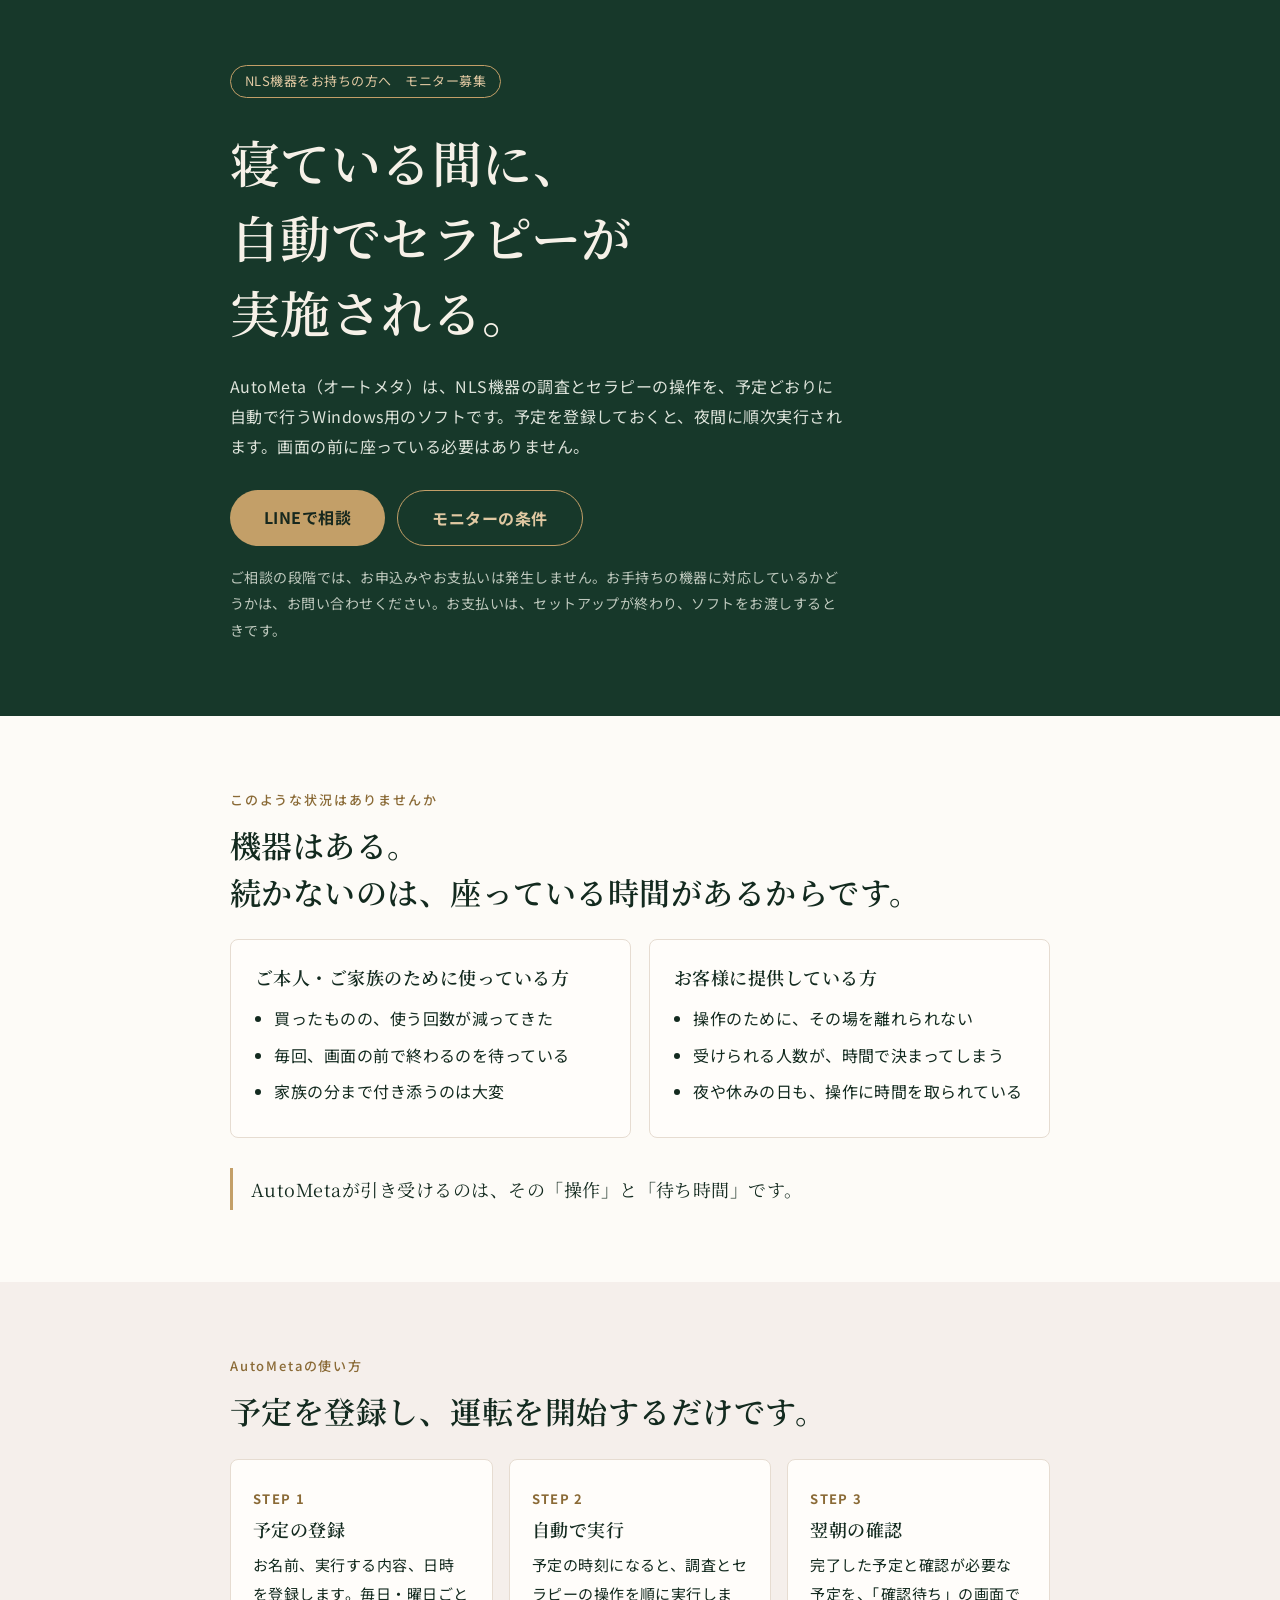
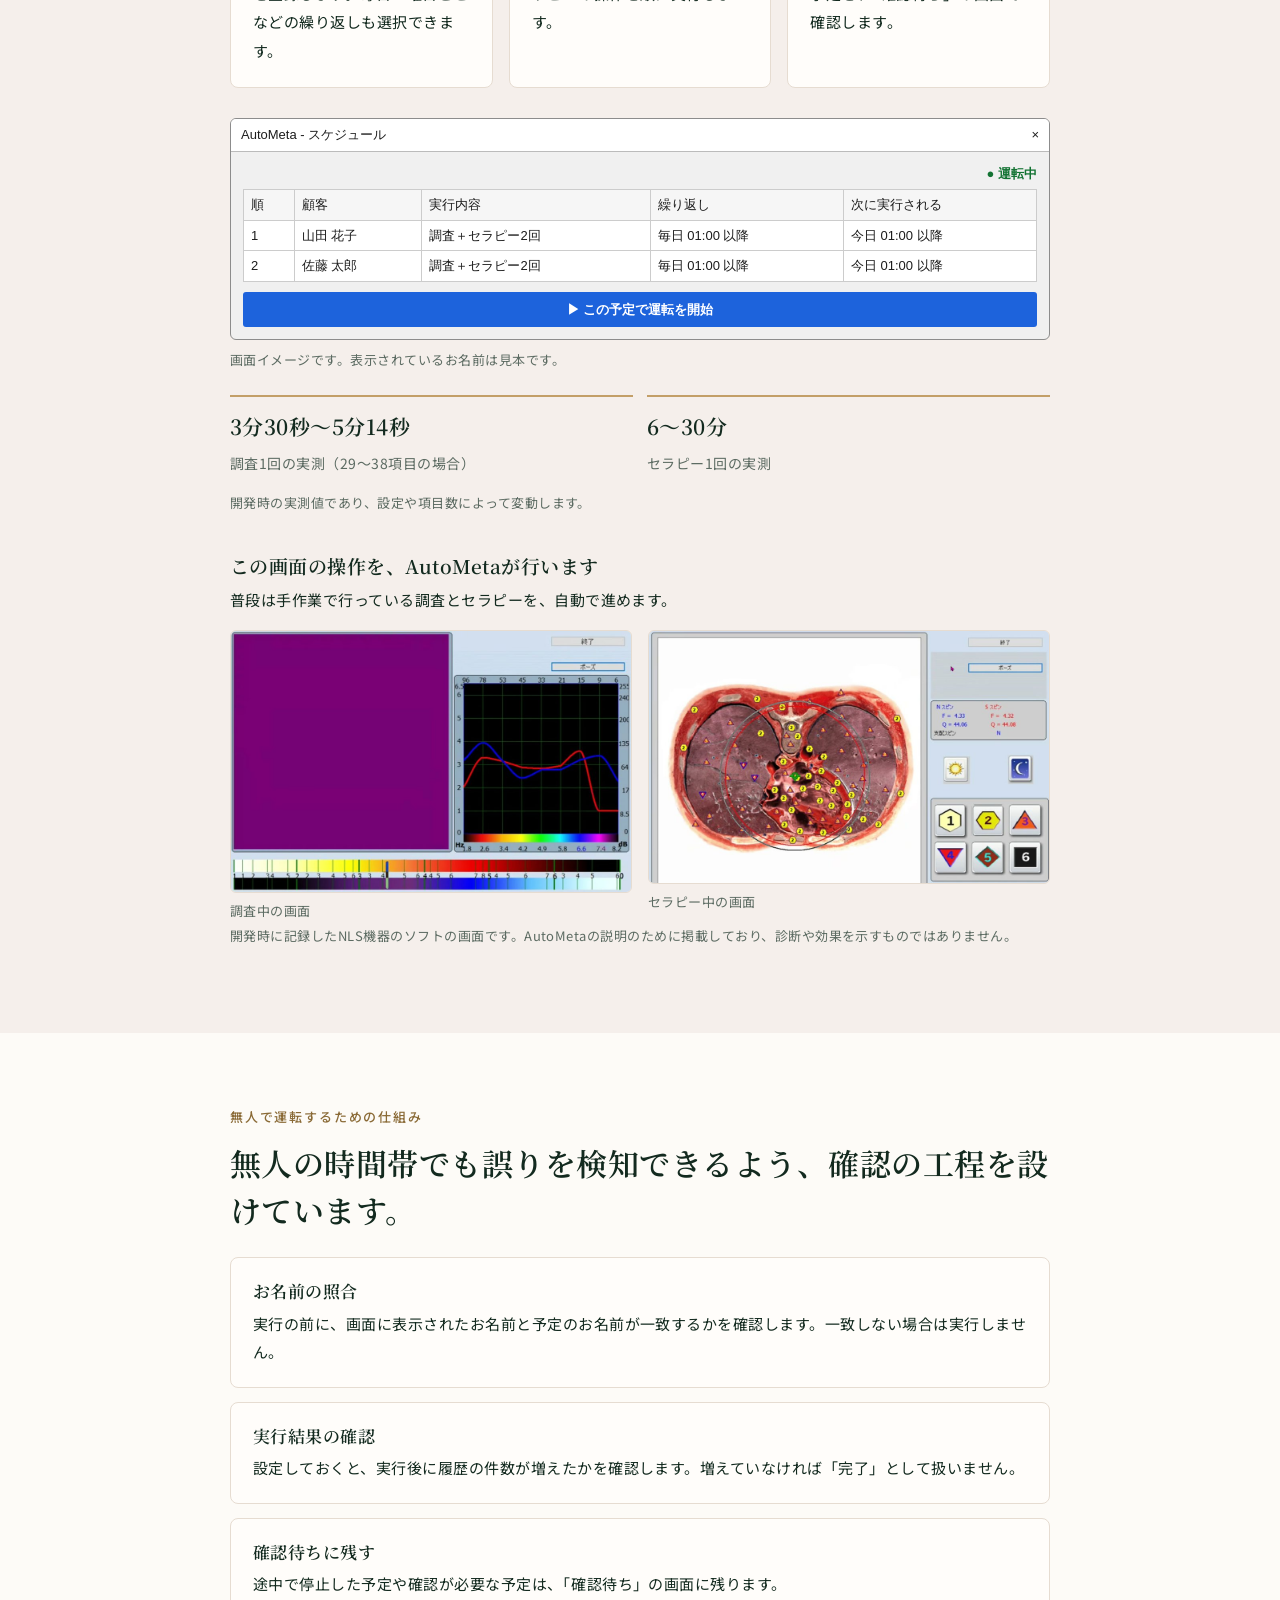
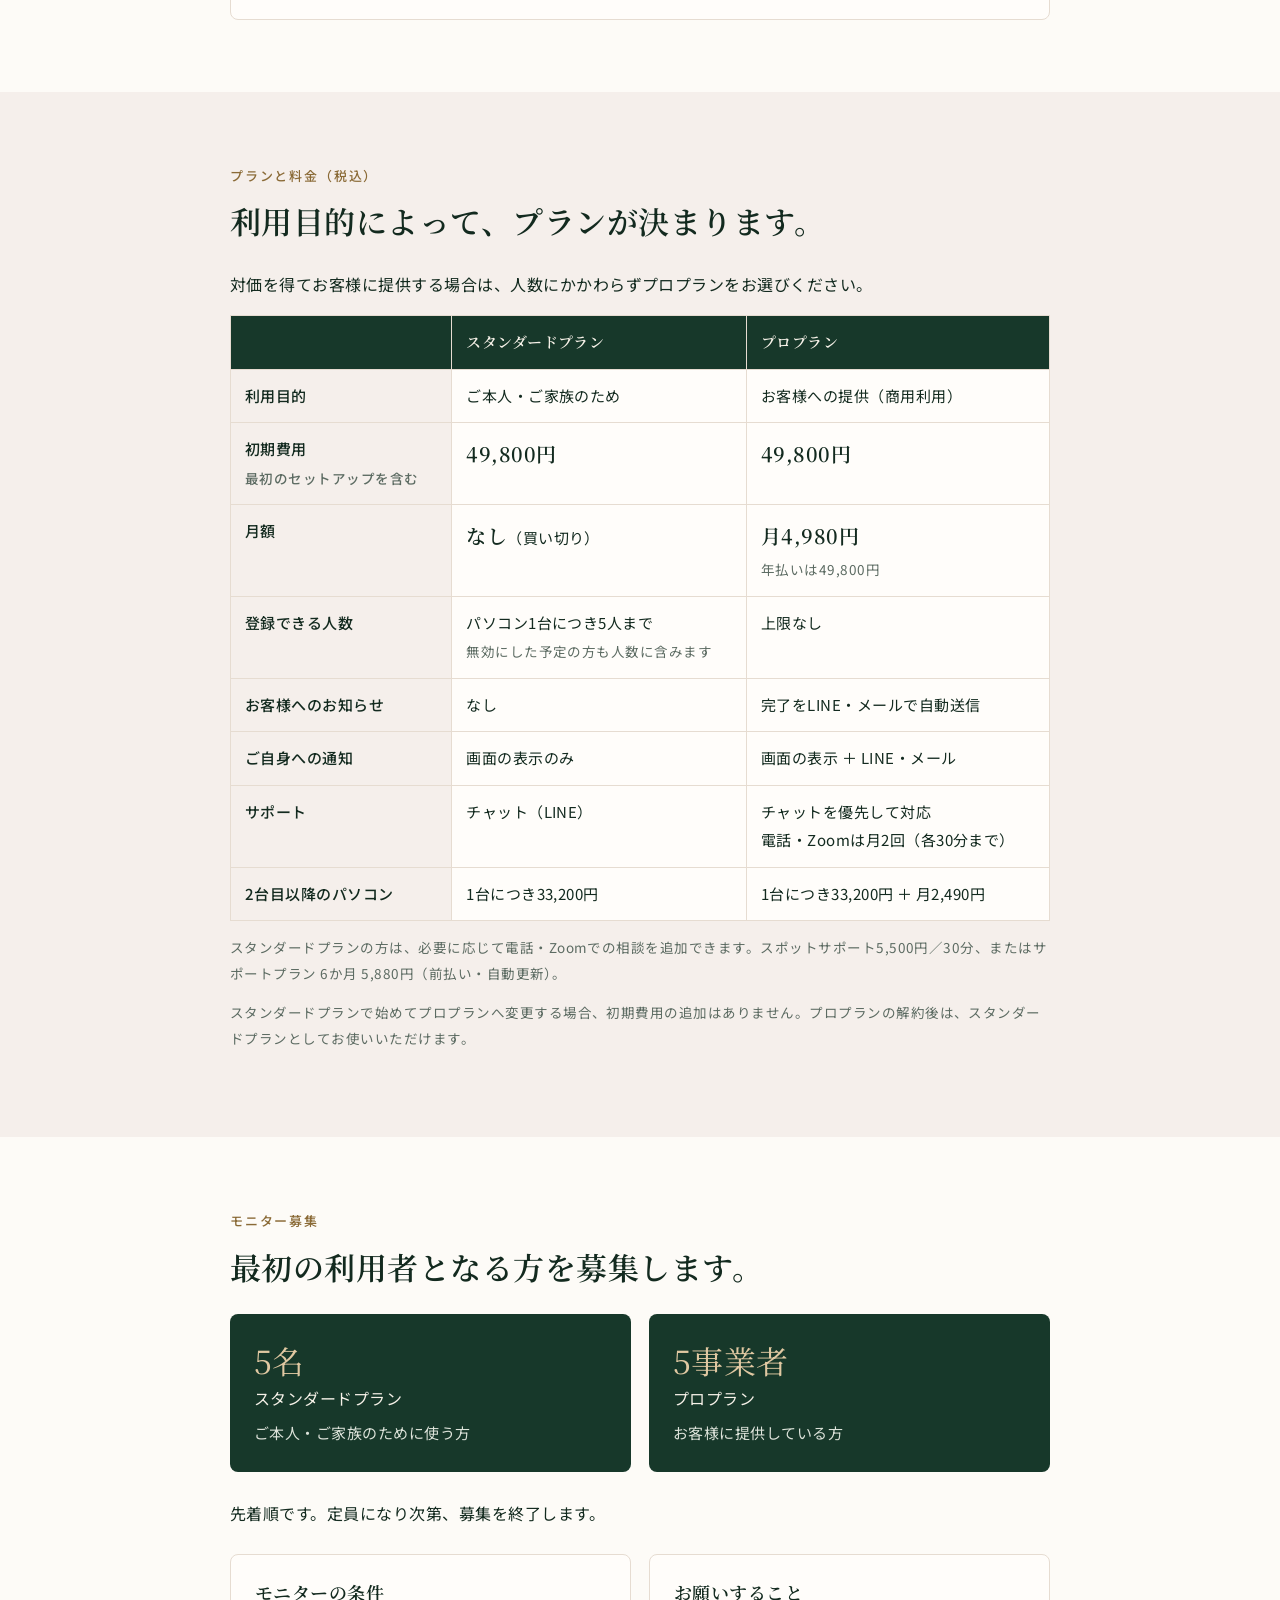
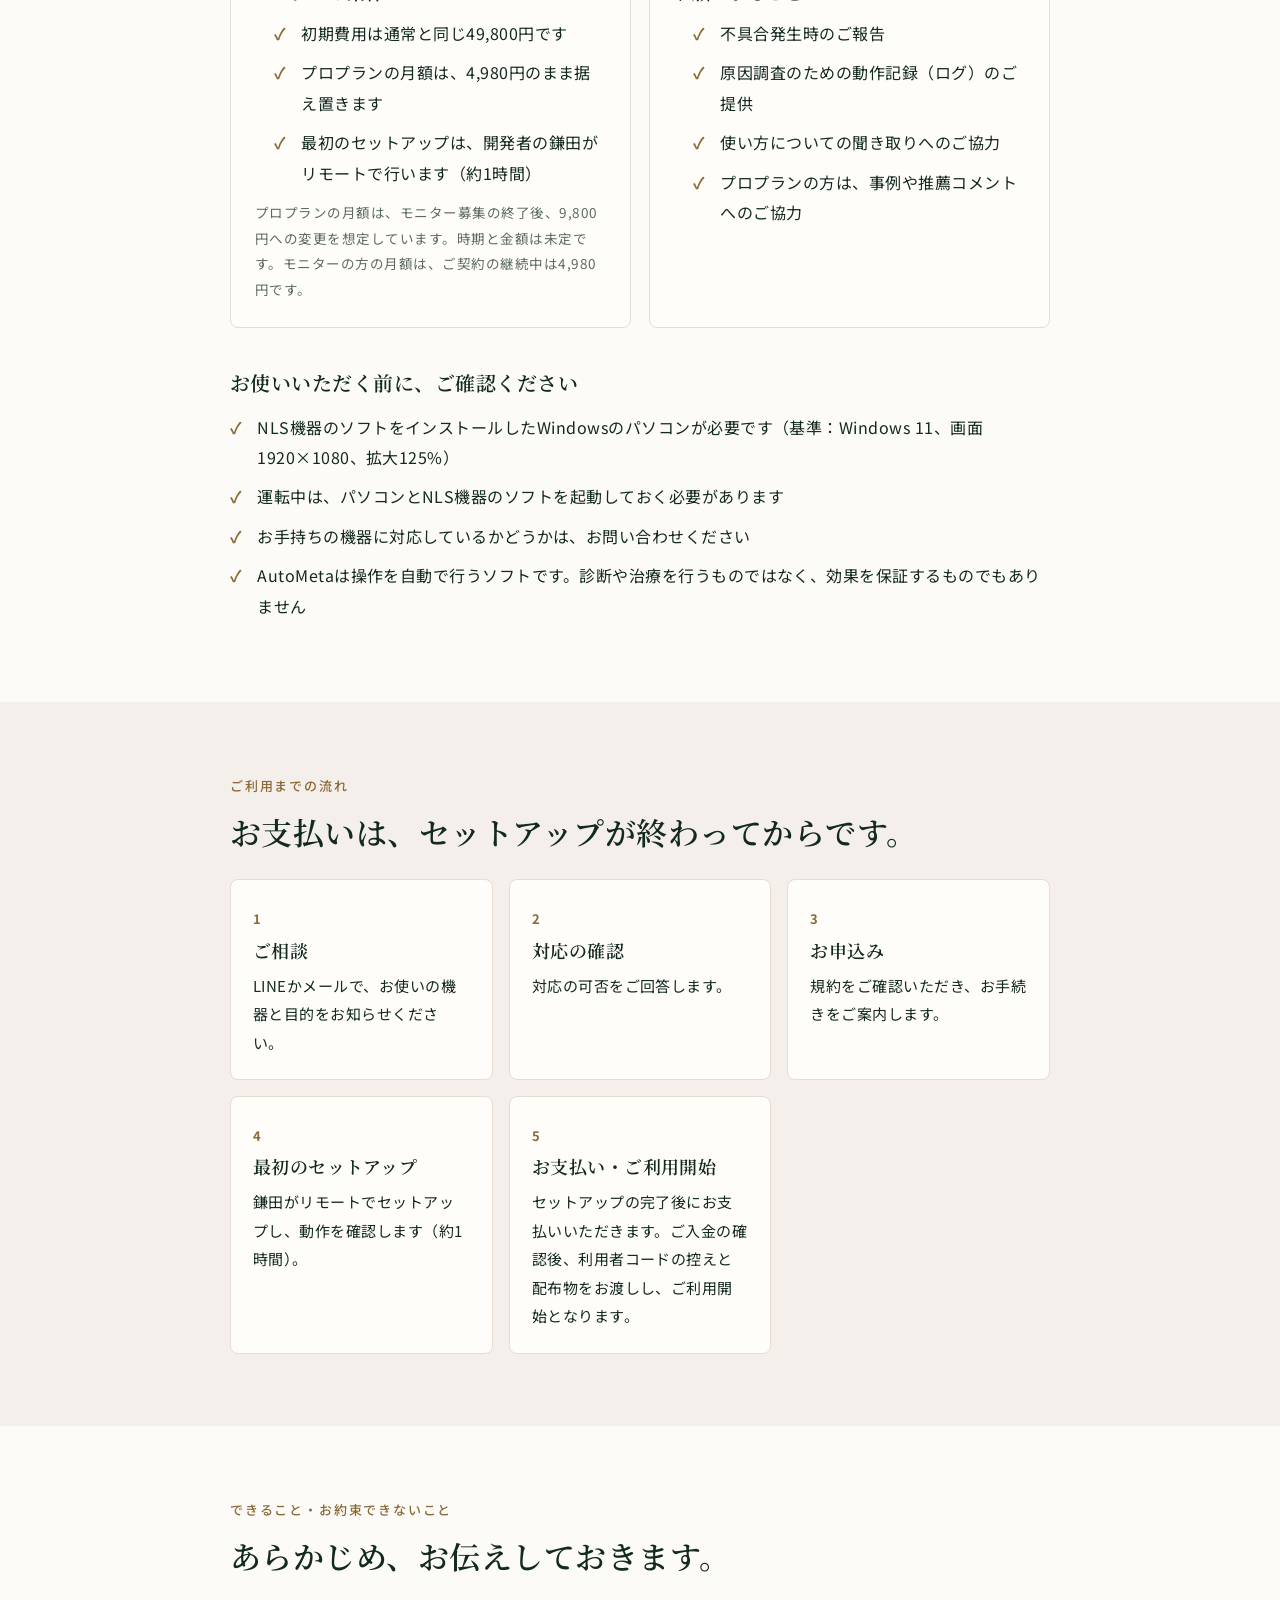
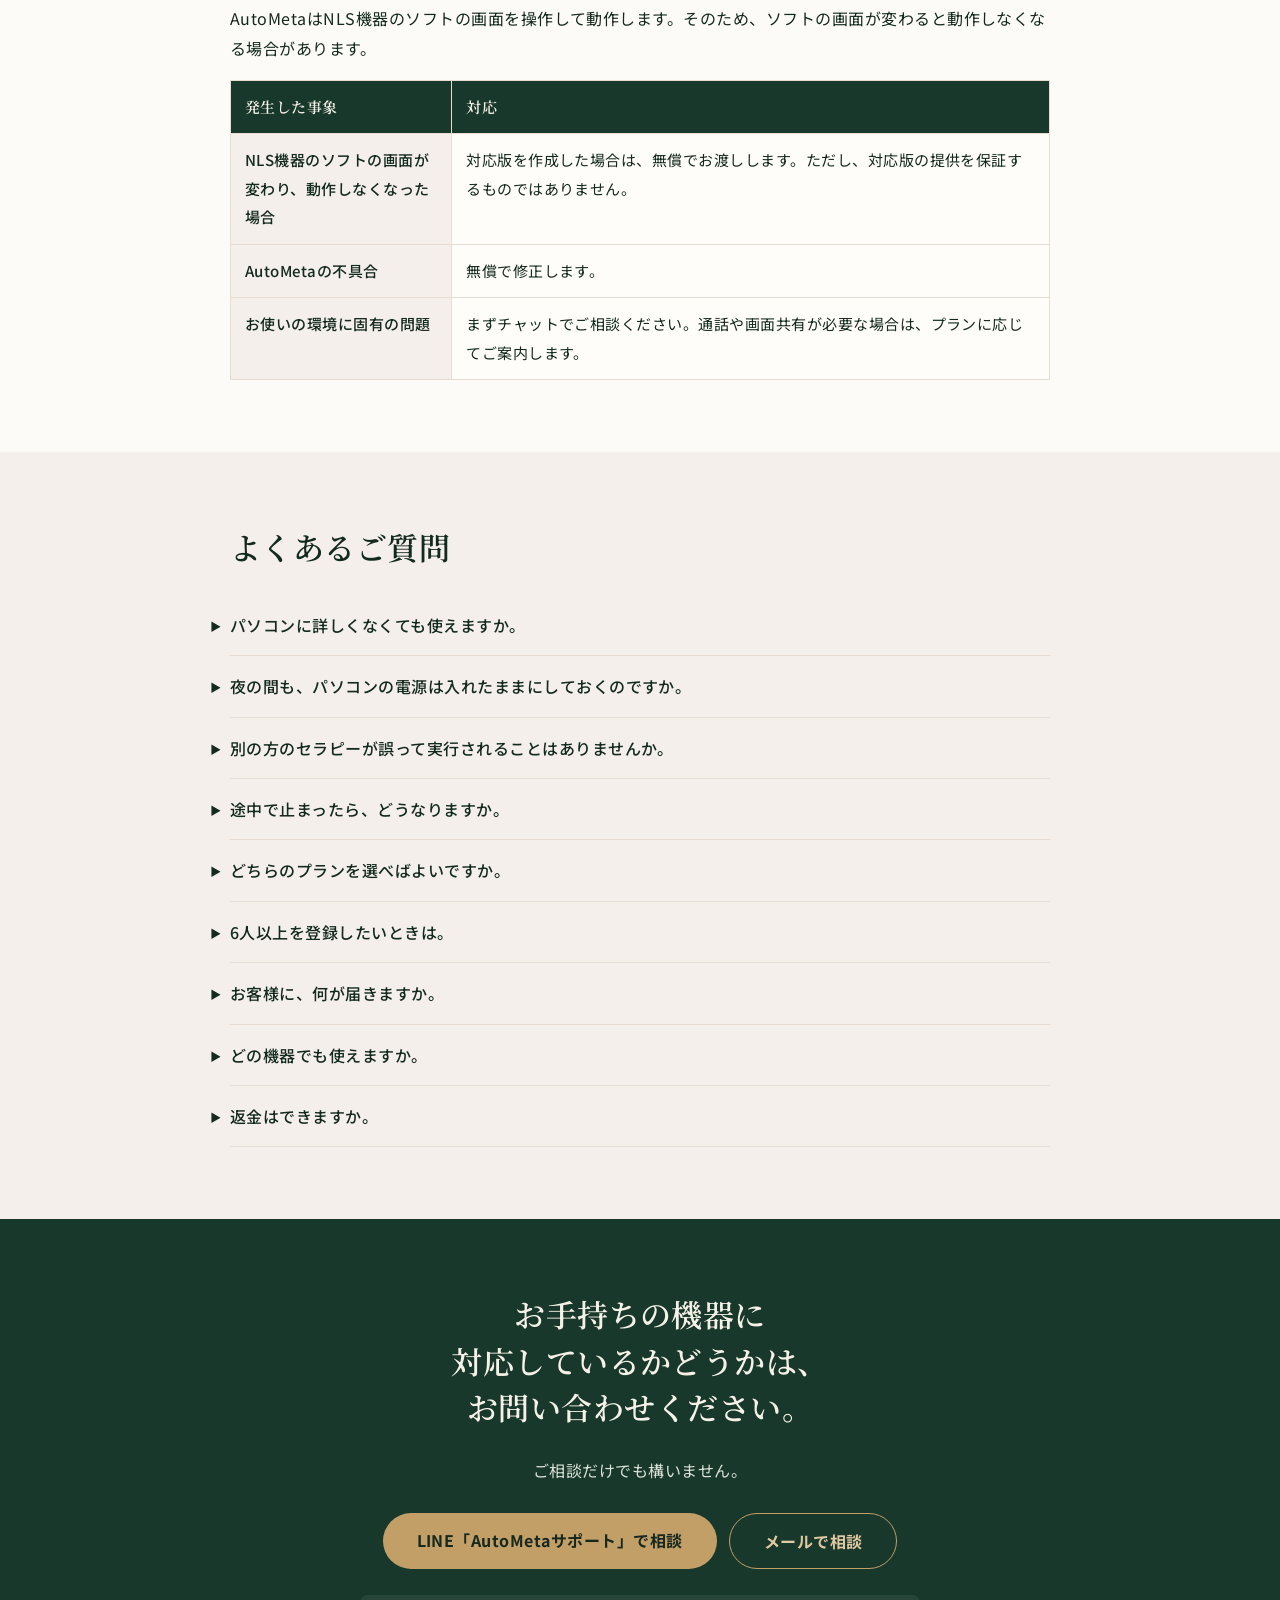
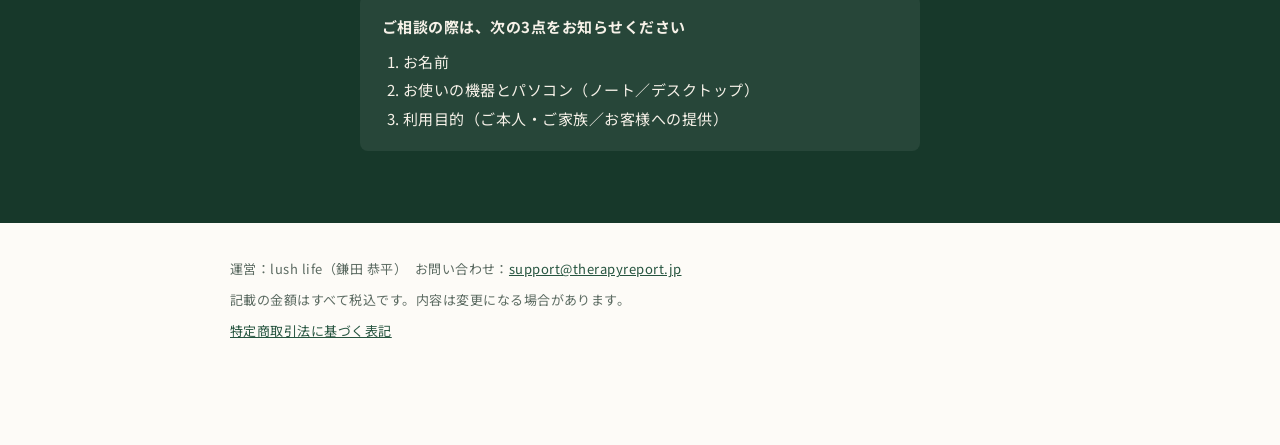
==== autometa-monitor/index.html @ 17b5b609 "fix(autometa-monitor): 日本語の表現を書き言葉に修正 Co-Authored-By: Claude Opus 5.5 <noreply@anthropic.com>" ====
<!DOCTYPE html>
<html lang="ja">
<head>
<meta charset="utf-8">
<meta name="viewport" content="width=device-width, initial-scale=1">
<meta name="robots" content="noindex, nofollow">
<title>AutoMetaモニター募集｜寝ている間に、自動でセラピーが実施される</title>
<meta name="description" content="NLS機器の調査とセラピーの操作を、予定どおりに自動で行うWindows用ソフトAutoMetaのモニター募集ページです。">
<meta property="og:title" content="AutoMeta モニター募集">
<meta property="og:description" content="寝ている間に、自動でセラピーが実施される。NLS機器をお持ちの方へ。">
<meta property="og:type" content="website">
<link rel="preconnect" href="https://fonts.googleapis.com">
<link rel="preconnect" href="https://fonts.gstatic.com" crossorigin>
<link href="https://fonts.googleapis.com/css2?family=Noto+Sans+JP:wght@400;500;700&family=Noto+Serif+JP:wght@400;600&display=swap" rel="stylesheet">
<style>
:root{
  --bg:#FDFBF7;--surface:#F5EFEB;--ink:#132A1F;--sub:#26543F;--muted:#5C6B62;
  --gold:#C39F68;--gold-deep:#8A6A36;--gold-light:#E0C8A2;--line:#E6DCD1;--white:#FFFDFA;
  --forest:#17382A;
}
*{box-sizing:border-box}
html{scroll-behavior:smooth;-webkit-text-size-adjust:100%}
body{margin:0;background:var(--bg);color:var(--ink);font-family:"Noto Sans JP","Hiragino Sans","Yu Gothic",sans-serif;font-size:16px;line-height:1.9;letter-spacing:.03em}
h1,h2,h3{font-family:"Noto Serif JP","Hiragino Mincho ProN","Yu Mincho",serif;font-weight:600;line-height:1.5;margin:0}
p{margin:0 0 1em}
a{color:var(--sub)}
.wrap{max-width:860px;margin:0 auto;padding:0 20px}
section{padding:72px 0}
section.alt{background:var(--surface)}
.eyebrow{font-size:13px;font-weight:500;letter-spacing:.14em;color:var(--gold-deep);margin:0 0 10px}
h2{font-size:clamp(23px,4.6vw,31px);margin-bottom:24px}
.lead{font-size:17px;color:var(--sub)}

/* FV */
.hero{background:var(--forest);color:#F6F1E8;padding:64px 0 72px}
.hero .tag{display:inline-block;border:1px solid var(--gold);color:var(--gold-light);font-size:13px;padding:3px 14px;border-radius:999px;margin-bottom:26px}
.hero h1{font-size:clamp(31px,7vw,50px);margin-bottom:22px}
.hero p{color:#DDE3DA;max-width:620px}
.hero .note{font-size:14px;color:#BFC9BE;margin:18px 0 0}
.btn{display:inline-block;text-align:center;text-decoration:none;font-weight:700;border-radius:50px;padding:15px 34px;font-size:16px;line-height:1.5}
.btn-main{background:var(--gold);color:#17281E}
.btn-main:hover{background:var(--gold-light)}
.btn-sub{border:1px solid var(--gold);color:var(--gold-light)}
.hero-cta{display:flex;flex-wrap:wrap;gap:12px;margin-top:28px}

/* problem */
.columns{display:grid;grid-template-columns:1fr 1fr;gap:18px}
.card{background:var(--white);border:1px solid var(--line);border-radius:8px;padding:24px}
.card h3{font-size:18px;margin-bottom:12px}
.card ul{margin:0;padding-left:1.2em}
.card li{margin-bottom:6px}
.quiet{border-left:3px solid var(--gold);padding:4px 0 4px 18px;margin:30px 0 0;font-family:"Noto Serif JP",serif;font-size:18px}

/* flow */
.flow{list-style:none;margin:0;padding:0;display:grid;grid-template-columns:repeat(3,1fr);gap:16px}
.flow li{background:var(--white);border:1px solid var(--line);border-radius:8px;padding:22px}
.flow .when{font-size:13px;font-weight:700;color:var(--gold-deep);letter-spacing:.1em}
.flow h3{font-size:18px;margin:4px 0 8px}
.flow p{margin:0;font-size:15px}
.figures{display:grid;grid-template-columns:1fr 1fr;gap:14px;margin-top:22px}
.figure{border-top:2px solid var(--gold);padding-top:10px}
.figure b{display:block;font-family:"Noto Serif JP",serif;font-size:21px;font-weight:600}
.figure span{font-size:14px;color:var(--muted)}

/* screen */
.screen{margin:30px 0 8px;background:#F0F0F0;border:1px solid #8c8c8c;border-radius:6px;font-family:"Meiryo UI","Hiragino Sans",sans-serif;font-size:13px;letter-spacing:0;line-height:1.5;color:#1c1c1c;overflow:hidden}
.screen-title{background:#fff;border-bottom:1px solid #bbb;padding:6px 10px;display:flex;justify-content:space-between}
.screen-body{padding:12px}
.screen .state{color:#137333;font-weight:700;text-align:right;margin-bottom:6px}
.screen-table{width:100%;border-collapse:collapse;background:#fff}
.screen-table th,.screen-table td{border:1px solid #ccc;padding:5px 7px;text-align:left}
.screen-table th{background:#f6f6f6;font-weight:500}
.screen .go{margin-top:10px;background:#1d63dc;color:#fff;text-align:center;border-radius:3px;padding:8px;font-weight:700}
.caption{font-size:13px;color:var(--muted)}

.shots{display:grid;grid-template-columns:1fr 1fr;gap:16px;margin-top:14px}
.shots figure{margin:0}
.shots img{display:block;width:100%;height:auto;border:1px solid var(--line);border-radius:6px}
.shots figcaption{font-size:13px;color:var(--muted);margin-top:6px}

/* safety */
.safety{display:grid;gap:14px}
.safety>div{background:var(--white);border:1px solid var(--line);border-radius:8px;padding:20px 22px}
.safety h3{font-size:17px;margin-bottom:6px}
.safety p{margin:0;font-size:15px}

/* table */
.table-wrap{overflow-x:auto}
table.compare{width:100%;border-collapse:collapse;background:var(--white);font-size:15px;min-width:560px}
table.compare th,table.compare td{border:1px solid var(--line);padding:12px 14px;text-align:left;vertical-align:top}
table.compare thead th{background:var(--forest);color:#F6F1E8;font-family:"Noto Serif JP",serif;font-weight:600}
table.compare tbody th{background:var(--surface);font-weight:500;width:27%}
.price{font-family:"Noto Serif JP",serif;font-size:20px;font-weight:600}
.small{font-size:13.5px;color:var(--muted)}

.seats{display:grid;grid-template-columns:1fr 1fr;gap:18px;margin-bottom:26px}
.seat{background:var(--forest);color:#F6F1E8;border-radius:8px;padding:24px}
.seat .num{font-family:"Noto Serif JP",serif;font-size:32px;color:var(--gold-light);display:block;line-height:1.4}
.seat p{margin:6px 0 0;font-size:15px;color:#DDE3DA}
.check{list-style:none;margin:0;padding:0}
.check li{padding-left:1.7em;position:relative;margin-bottom:9px}
.check li::before{content:"✓";position:absolute;left:0;color:var(--gold-deep);font-weight:700}

/* FAQ */
details{border-bottom:1px solid var(--line);padding:15px 0}
summary{cursor:pointer;font-weight:500;list-style-position:outside}
details p{margin:10px 0 0;font-size:15px;color:#2b3b32}

/* final */
.final{background:var(--forest);color:#F6F1E8;text-align:center}
.final h2{color:#F6F1E8}
.final p{color:#DDE3DA}
.final .hero-cta{justify-content:center}
.inquiry{background:rgba(255,255,255,.07);border-radius:8px;padding:18px 22px;max-width:560px;margin:26px auto 0;text-align:left;font-size:15px}
.inquiry ol{margin:6px 0 0;padding-left:1.4em}
footer{padding:34px 0 96px;font-size:13px;color:var(--muted)}
footer p{margin:0 0 6px}

/* sticky */
.sticky{position:fixed;left:0;right:0;bottom:0;background:rgba(23,56,42,.97);padding:9px 14px;text-align:center;opacity:0;pointer-events:none;transition:opacity .25s;z-index:10}
.sticky.show{opacity:1;pointer-events:auto}
.sticky a{display:block;max-width:420px;margin:0 auto;background:var(--gold);color:#17281E;border-radius:50px;text-decoration:none;padding:7px 12px;line-height:1.35}
.sticky small{display:block;font-size:11.5px}
.sticky b{font-size:15px}

@media (max-width:640px){
  section{padding:54px 0}
  .columns,.flow,.seats,.figures,.shots{grid-template-columns:1fr}
  .hero{padding:46px 0 54px}
  .btn{width:100%}
  .screen-table .opt{display:none}
}
</style>
</head>
<body>

<header class="hero" id="top">
  <div class="wrap">
    <span class="tag">NLS機器をお持ちの方へ　モニター募集</span>
    <h1>寝ている間に、<br>自動でセラピーが<br>実施される。</h1>
    <p>AutoMeta（オートメタ）は、NLS機器の調査とセラピーの操作を、予定どおりに自動で行うWindows用のソフトです。予定を登録しておくと、夜間に順次実行されます。画面の前に座っている必要はありません。</p>
    <div class="hero-cta">
      <a class="btn btn-main" href="https://lin.ee/zxr0ojt" target="_blank" rel="noopener">LINEで相談</a>
      <a class="btn btn-sub" href="#monitor">モニターの条件</a>
    </div>
    <p class="note">ご相談の段階では、お申込みやお支払いは発生しません。お手持ちの機器に対応しているかどうかは、お問い合わせください。お支払いは、セットアップが終わり、ソフトをお渡しするときです。</p>
  </div>
</header>

<section>
  <div class="wrap">
    <p class="eyebrow">このような状況はありませんか</p>
    <h2>機器はある。<br>続かないのは、座っている時間があるからです。</h2>
    <div class="columns">
      <div class="card">
        <h3>ご本人・ご家族のために使っている方</h3>
        <ul>
          <li>買ったものの、使う回数が減ってきた</li>
          <li>毎回、画面の前で終わるのを待っている</li>
          <li>家族の分まで付き添うのは大変</li>
        </ul>
      </div>
      <div class="card">
        <h3>お客様に提供している方</h3>
        <ul>
          <li>操作のために、その場を離れられない</li>
          <li>受けられる人数が、時間で決まってしまう</li>
          <li>夜や休みの日も、操作に時間を取られている</li>
        </ul>
      </div>
    </div>
    <p class="quiet">AutoMetaが引き受けるのは、その「操作」と「待ち時間」です。</p>
  </div>
</section>

<section class="alt">
  <div class="wrap">
    <p class="eyebrow">AutoMetaの使い方</p>
    <h2>予定を登録し、運転を開始するだけです。</h2>
    <ol class="flow">
      <li><span class="when">STEP 1</span><h3>予定の登録</h3><p>お名前、実行する内容、日時を登録します。毎日・曜日ごとなどの繰り返しも選択できます。</p></li>
      <li><span class="when">STEP 2</span><h3>自動で実行</h3><p>予定の時刻になると、調査とセラピーの操作を順に実行します。</p></li>
      <li><span class="when">STEP 3</span><h3>翌朝の確認</h3><p>完了した予定と確認が必要な予定を、「確認待ち」の画面で確認します。</p></li>
    </ol>
    <div class="screen" role="img" aria-label="AutoMeta の予定一覧の画面イメージ。お名前、実行内容、繰り返し、次に実行される日時が並んでいる">
      <div class="screen-title"><span>AutoMeta - スケジュール</span><span>×</span></div>
      <div class="screen-body">
        <div class="state">● 運転中</div>
        <table class="screen-table">
          <thead><tr><th>順</th><th>顧客</th><th>実行内容</th><th class="opt">繰り返し</th><th>次に実行される</th></tr></thead>
          <tbody>
            <tr><td>1</td><td>山田 花子</td><td>調査＋セラピー2回</td><td class="opt">毎日 01:00 以降</td><td>今日 01:00 以降</td></tr>
            <tr><td>2</td><td>佐藤 太郎</td><td>調査＋セラピー2回</td><td class="opt">毎日 01:00 以降</td><td>今日 01:00 以降</td></tr>
          </tbody>
        </table>
        <div class="go">▶ この予定で運転を開始</div>
      </div>
    </div>
    <p class="caption">画面イメージです。表示されているお名前は見本です。</p>
    <div class="figures">
      <div class="figure"><b>3分30秒〜5分14秒</b><span>調査1回の実測（29〜38項目の場合）</span></div>
      <div class="figure"><b>6〜30分</b><span>セラピー1回の実測</span></div>
    </div>
    <p class="caption" style="margin-top:14px">開発時の実測値であり、設定や項目数によって変動します。</p>
    <h3 style="font-size:19px;margin:36px 0 6px">この画面の操作を、AutoMetaが行います</h3>
    <p style="font-size:15px">普段は手作業で行っている調査とセラピーを、自動で進めます。</p>
    <div class="shots">
      <figure><img src="screen_scan.jpg" width="1000" height="653" loading="lazy" alt="NLS機器のソフトの調査中の画面"><figcaption>調査中の画面</figcaption></figure>
      <figure><img src="screen_therapy.jpg" width="1000" height="631" loading="lazy" alt="NLS機器のソフトのセラピー中の画面"><figcaption>セラピー中の画面</figcaption></figure>
    </div>
    <p class="caption">開発時に記録したNLS機器のソフトの画面です。AutoMetaの説明のために掲載しており、診断や効果を示すものではありません。</p>
  </div>
</section>

<section>
  <div class="wrap">
    <p class="eyebrow">無人で運転するための仕組み</p>
    <h2>無人の時間帯でも誤りを検知できるよう、確認の工程を設けています。</h2>
    <div class="safety">
      <div><h3>お名前の照合</h3><p>実行の前に、画面に表示されたお名前と予定のお名前が一致するかを確認します。一致しない場合は実行しません。</p></div>
      <div><h3>実行結果の確認</h3><p>設定しておくと、実行後に履歴の件数が増えたかを確認します。増えていなければ「完了」として扱いません。</p></div>
      <div><h3>確認待ちに残す</h3><p>途中で停止した予定や確認が必要な予定は、「確認待ち」の画面に残ります。</p></div>
    </div>
  </div>
</section>

<section class="alt">
  <div class="wrap">
    <p class="eyebrow">プランと料金（税込）</p>
    <h2>利用目的によって、プランが決まります。</h2>
    <p>対価を得てお客様に提供する場合は、人数にかかわらずプロプランをお選びください。</p>
    <div class="table-wrap">
    <table class="compare">
      <thead><tr><th></th><th>スタンダードプラン</th><th>プロプラン</th></tr></thead>
      <tbody>
        <tr><th>利用目的</th><td>ご本人・ご家族のため</td><td>お客様への提供（商用利用）</td></tr>
        <tr><th>初期費用<br><span class="small">最初のセットアップを含む</span></th><td><span class="price">49,800円</span></td><td><span class="price">49,800円</span></td></tr>
        <tr><th>月額</th><td><span class="price">なし</span>（買い切り）</td><td><span class="price">月4,980円</span><br><span class="small">年払いは49,800円</span></td></tr>
        <tr><th>登録できる人数</th><td>パソコン1台につき5人まで<br><span class="small">無効にした予定の方も人数に含みます</span></td><td>上限なし</td></tr>
        <tr><th>お客様へのお知らせ</th><td>なし</td><td>完了をLINE・メールで自動送信</td></tr>
        <tr><th>ご自身への通知</th><td>画面の表示のみ</td><td>画面の表示 ＋ LINE・メール</td></tr>
        <tr><th>サポート</th><td>チャット（LINE）</td><td>チャットを優先して対応<br>電話・Zoomは月2回（各30分まで）</td></tr>
        <tr><th>2台目以降のパソコン</th><td>1台につき33,200円</td><td>1台につき33,200円 ＋ 月2,490円</td></tr>
      </tbody>
    </table>
    </div>
    <p class="small" style="margin-top:14px">スタンダードプランの方は、必要に応じて電話・Zoomでの相談を追加できます。スポットサポート5,500円／30分、またはサポートプラン 6か月 5,880円（前払い・自動更新）。</p>
    <p class="small">スタンダードプランで始めてプロプランへ変更する場合、初期費用の追加はありません。プロプランの解約後は、スタンダードプランとしてお使いいただけます。</p>
  </div>
</section>

<section id="monitor">
  <div class="wrap">
    <p class="eyebrow">モニター募集</p>
    <h2>最初の利用者となる方を募集します。</h2>
    <div class="seats">
      <div class="seat"><span class="num">5名</span>スタンダードプラン<p>ご本人・ご家族のために使う方</p></div>
      <div class="seat"><span class="num">5事業者</span>プロプラン<p>お客様に提供している方</p></div>
    </div>
    <p>先着順です。定員になり次第、募集を終了します。</p>

    <div class="columns" style="margin-top:26px">
      <div class="card">
        <h3>モニターの条件</h3>
        <ul class="check">
          <li>初期費用は通常と同じ49,800円です</li>
          <li>プロプランの月額は、4,980円のまま据え置きます</li>
          <li>最初のセットアップは、開発者の鎌田がリモートで行います（約1時間）</li>
        </ul>
        <p class="small" style="margin:12px 0 0">プロプランの月額は、モニター募集の終了後、9,800円への変更を想定しています。時期と金額は未定です。モニターの方の月額は、ご契約の継続中は4,980円です。</p>
      </div>
      <div class="card">
        <h3>お願いすること</h3>
        <ul class="check">
          <li>不具合発生時のご報告</li>
          <li>原因調査のための動作記録（ログ）のご提供</li>
          <li>使い方についての聞き取りへのご協力</li>
          <li>プロプランの方は、事例や推薦コメントへのご協力</li>
        </ul>
      </div>
    </div>

    <h3 style="font-size:20px;margin:40px 0 14px">お使いいただく前に、ご確認ください</h3>
    <ul class="check">
      <li>NLS機器のソフトをインストールしたWindowsのパソコンが必要です（基準：Windows 11、画面1920×1080、拡大125%）</li>
      <li>運転中は、パソコンとNLS機器のソフトを起動しておく必要があります</li>
      <li>お手持ちの機器に対応しているかどうかは、お問い合わせください</li>
      <li>AutoMetaは操作を自動で行うソフトです。診断や治療を行うものではなく、効果を保証するものでもありません</li>
    </ul>
  </div>
</section>

<section class="alt">
  <div class="wrap">
    <p class="eyebrow">ご利用までの流れ</p>
    <h2>お支払いは、セットアップが終わってからです。</h2>
    <ol class="flow">
      <li><span class="when">1</span><h3>ご相談</h3><p>LINEかメールで、お使いの機器と目的をお知らせください。</p></li>
      <li><span class="when">2</span><h3>対応の確認</h3><p>対応の可否をご回答します。</p></li>
      <li><span class="when">3</span><h3>お申込み</h3><p>規約をご確認いただき、お手続きをご案内します。</p></li>
      <li><span class="when">4</span><h3>最初のセットアップ</h3><p>鎌田がリモートでセットアップし、動作を確認します（約1時間）。</p></li>
      <li><span class="when">5</span><h3>お支払い・ご利用開始</h3><p>セットアップの完了後にお支払いいただきます。ご入金の確認後、利用者コードの控えと配布物をお渡しし、ご利用開始となります。</p></li>
    </ol>
  </div>
</section>

<section>
  <div class="wrap">
    <p class="eyebrow">できること・お約束できないこと</p>
    <h2>あらかじめ、お伝えしておきます。</h2>
    <p>AutoMetaはNLS機器のソフトの画面を操作して動作します。そのため、ソフトの画面が変わると動作しなくなる場合があります。</p>
    <div class="table-wrap">
    <table class="compare">
      <thead><tr><th>発生した事象</th><th colspan="2">対応</th></tr></thead>
      <tbody>
        <tr><th>NLS機器のソフトの画面が変わり、動作しなくなった場合</th><td colspan="2">対応版を作成した場合は、無償でお渡しします。ただし、対応版の提供を保証するものではありません。</td></tr>
        <tr><th>AutoMetaの不具合</th><td colspan="2">無償で修正します。</td></tr>
        <tr><th>お使いの環境に固有の問題</th><td colspan="2">まずチャットでご相談ください。通話や画面共有が必要な場合は、プランに応じてご案内します。</td></tr>
      </tbody>
    </table>
    </div>
  </div>
</section>

<section class="alt">
  <div class="wrap">
    <h2>よくあるご質問</h2>
    <details><summary>パソコンに詳しくなくても使えますか。</summary><p>最初のセットアップは初期費用に含まれており、鎌田がリモートで行います。日々の操作は、予定の登録と運転の開始が中心です。</p></details>
    <details><summary>夜の間も、パソコンの電源は入れたままにしておくのですか。</summary><p>はい。運転中は、パソコンとNLS機器のソフトを起動しておく必要があります。ノートパソコンは、閉じても停止しないように設定します。</p></details>
    <details><summary>別の方のセラピーが誤って実行されることはありませんか。</summary><p>実行の前に、画面のお名前と予定のお名前を照合し、一致しない場合は実行しません。</p></details>
    <details><summary>途中で止まったら、どうなりますか。</summary><p>「確認待ち」の画面に残ります。プロプランでは、LINEやメールで通知を受け取ることもできます。</p></details>
    <details><summary>どちらのプランを選べばよいですか。</summary><p>ご本人・ご家族のためにご利用の場合はスタンダードプラン、対価を得てお客様に提供する場合はプロプランです。お迷いの場合は、ご相談ください。</p></details>
    <details><summary>6人以上を登録したいときは。</summary><p>プロプランをお選びください。スタンダードプランはパソコン1台につき5人までです。</p></details>
    <details><summary>お客様に、何が届きますか。</summary><p>プロプランでは、実施完了のお知らせをLINEまたはメールで送信できます。文面には、効果や効能に関する内容を含めていません。</p></details>
    <details><summary>どの機器でも使えますか。</summary><p>機器によって異なります。お手持ちの機器に対応しているかどうかは、お問い合わせください。対応している機器は、鎌田がリモートでセットアップします。</p></details>
    <details><summary>返金はできますか。</summary><p>お支払いは、セットアップが終わり、ソフトをお渡しするときです。動作を確認したあとにお支払いいただくため、お支払い後の返品・返金はできません。</p></details>
  </div>
</section>

<section class="final" id="contact">
  <div class="wrap">
    <h2>お手持ちの機器に<br>対応しているかどうかは、<br>お問い合わせください。</h2>
    <p>ご相談だけでも構いません。</p>
    <div class="hero-cta">
      <a class="btn btn-main" href="https://lin.ee/zxr0ojt" target="_blank" rel="noopener">LINE「AutoMetaサポート」で相談</a>
      <a class="btn btn-sub" href="mailto:support@therapyreport.jp?subject=AutoMeta%20%E3%83%A2%E3%83%8B%E3%82%BF%E3%83%BC%E3%81%AE%E7%9B%B8%E8%AB%87">メールで相談</a>
    </div>
    <div class="inquiry">
      <b>ご相談の際は、次の3点をお知らせください</b>
      <ol>
        <li>お名前</li>
        <li>お使いの機器とパソコン（ノート／デスクトップ）</li>
        <li>利用目的（ご本人・ご家族／お客様への提供）</li>
      </ol>
    </div>
  </div>
</section>

<footer>
  <div class="wrap">
    <p>運営：lush life（鎌田 恭平）　お問い合わせ：<a href="mailto:support@therapyreport.jp">support@therapyreport.jp</a></p>
    <p>記載の金額はすべて税込です。内容は変更になる場合があります。</p>
    <p><a href="tokushoho.html">特定商取引法に基づく表記</a></p>
  </div>
</footer>

<div class="sticky" id="sticky"><a href="https://lin.ee/zxr0ojt" target="_blank" rel="noopener"><small>AutoMetaモニター募集</small><b>LINEで相談</b></a></div>

<script>
(function(){
  var s=document.getElementById('sticky'),hero=document.getElementById('top'),end=document.getElementById('contact');
  if(!('IntersectionObserver' in window))return;
  var h=true,e=false;
  function u(){s.classList.toggle('show',!h&&!e)}
  new IntersectionObserver(function(a){h=a[0].isIntersecting;u()}).observe(hero);
  new IntersectionObserver(function(a){e=a[0].isIntersecting;u()}).observe(end);
})();
</script>
</body>
</html>
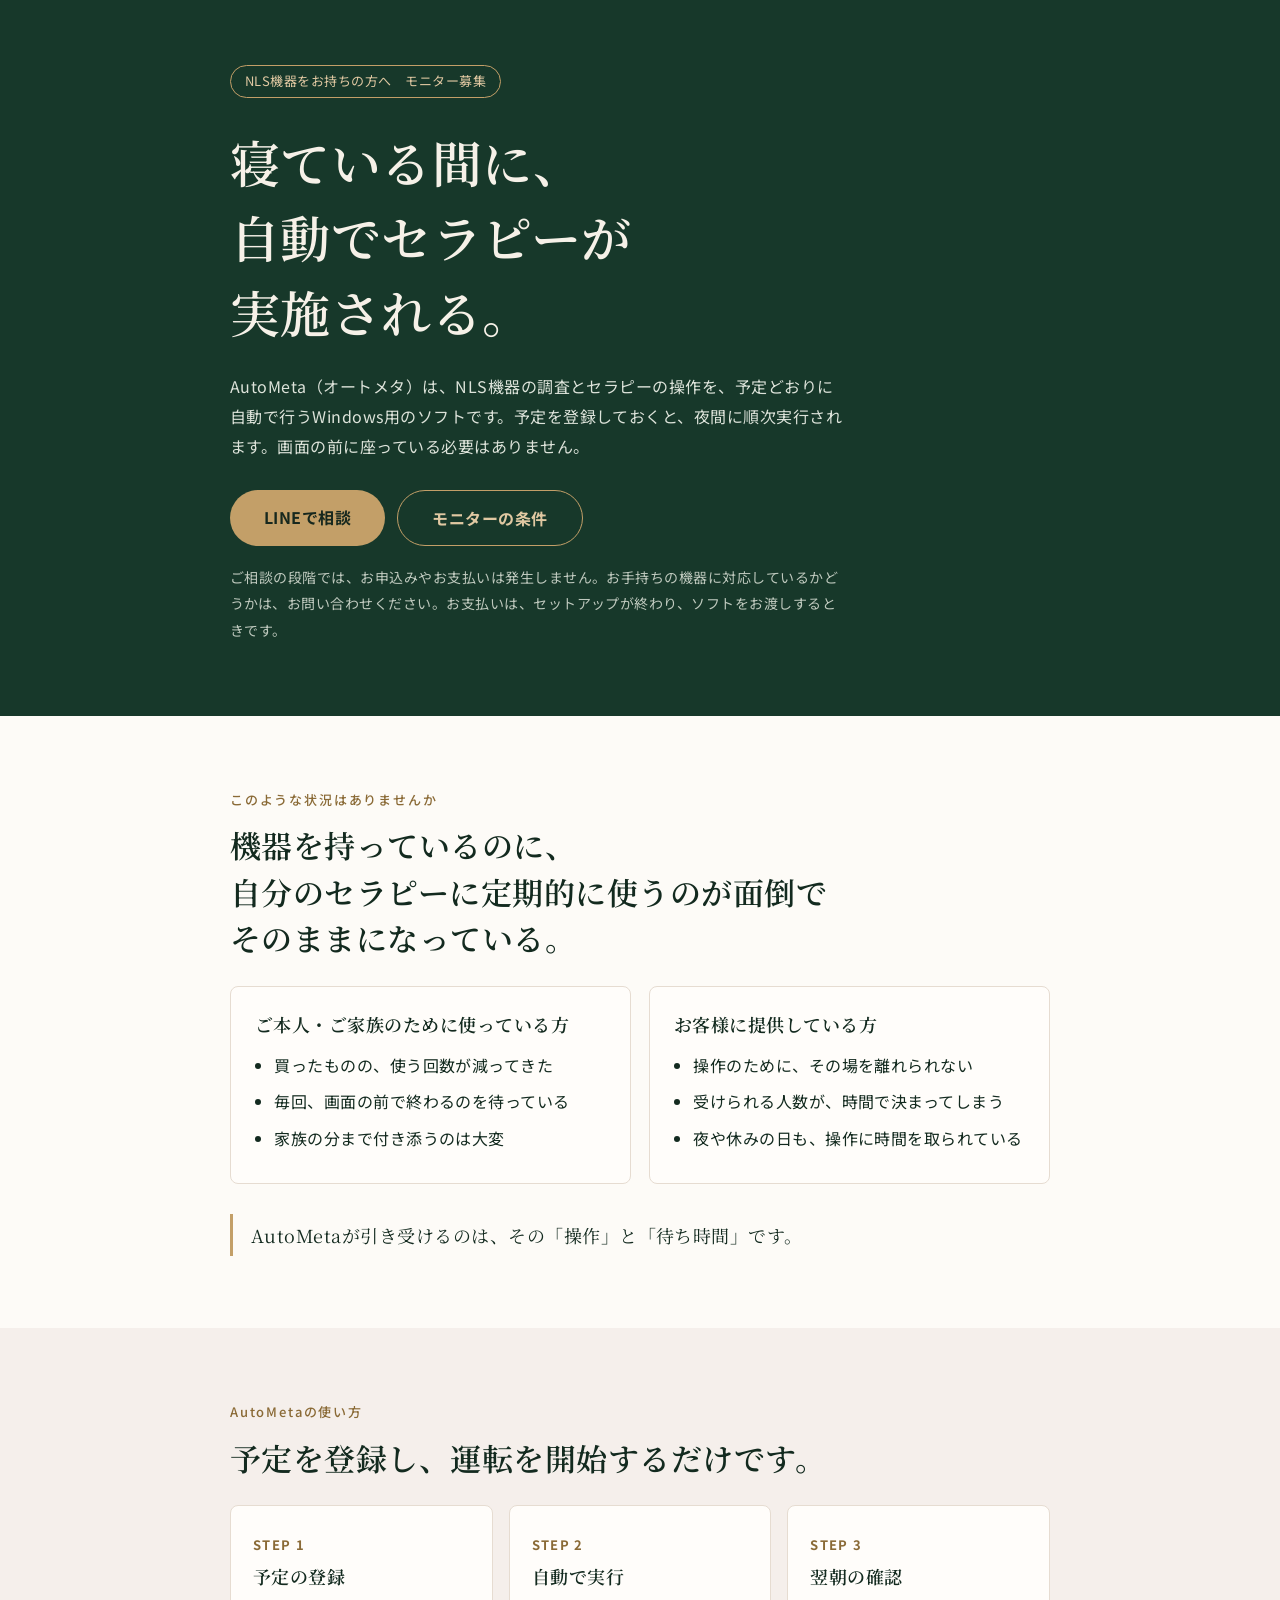
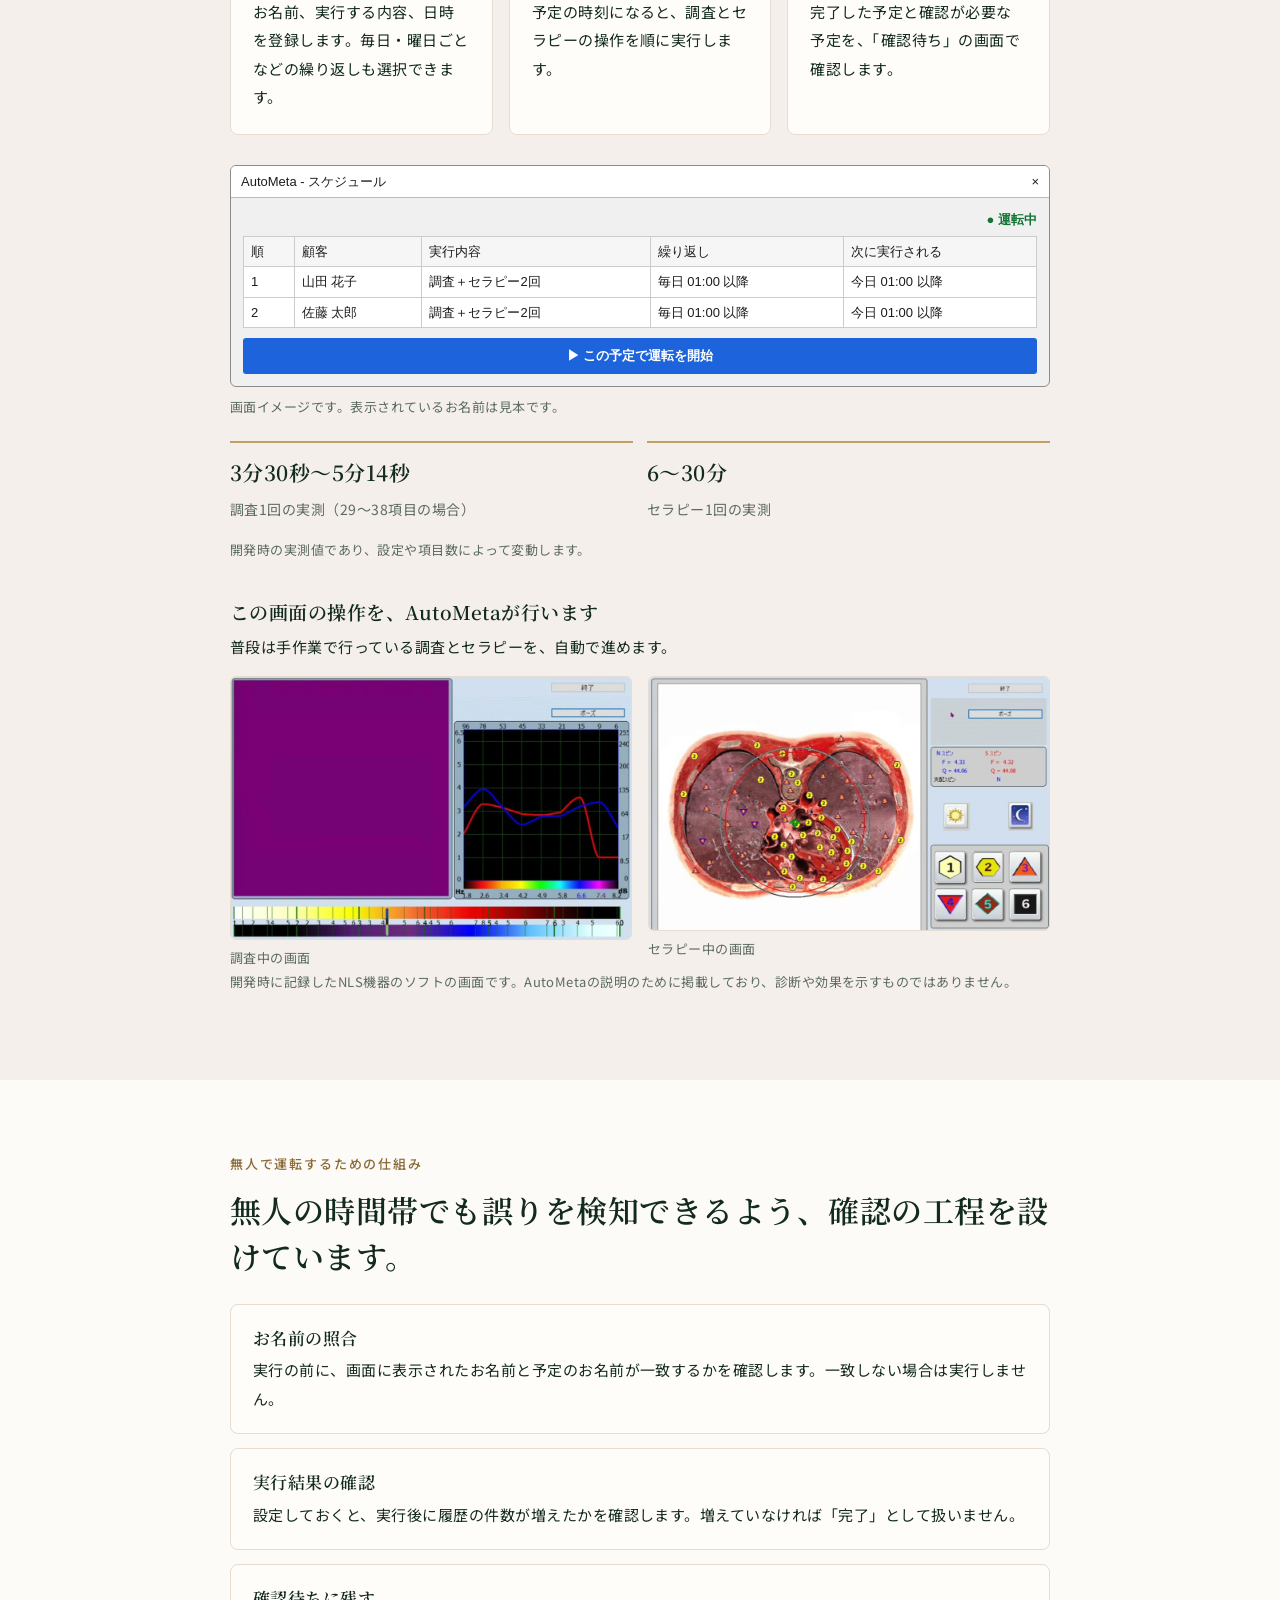
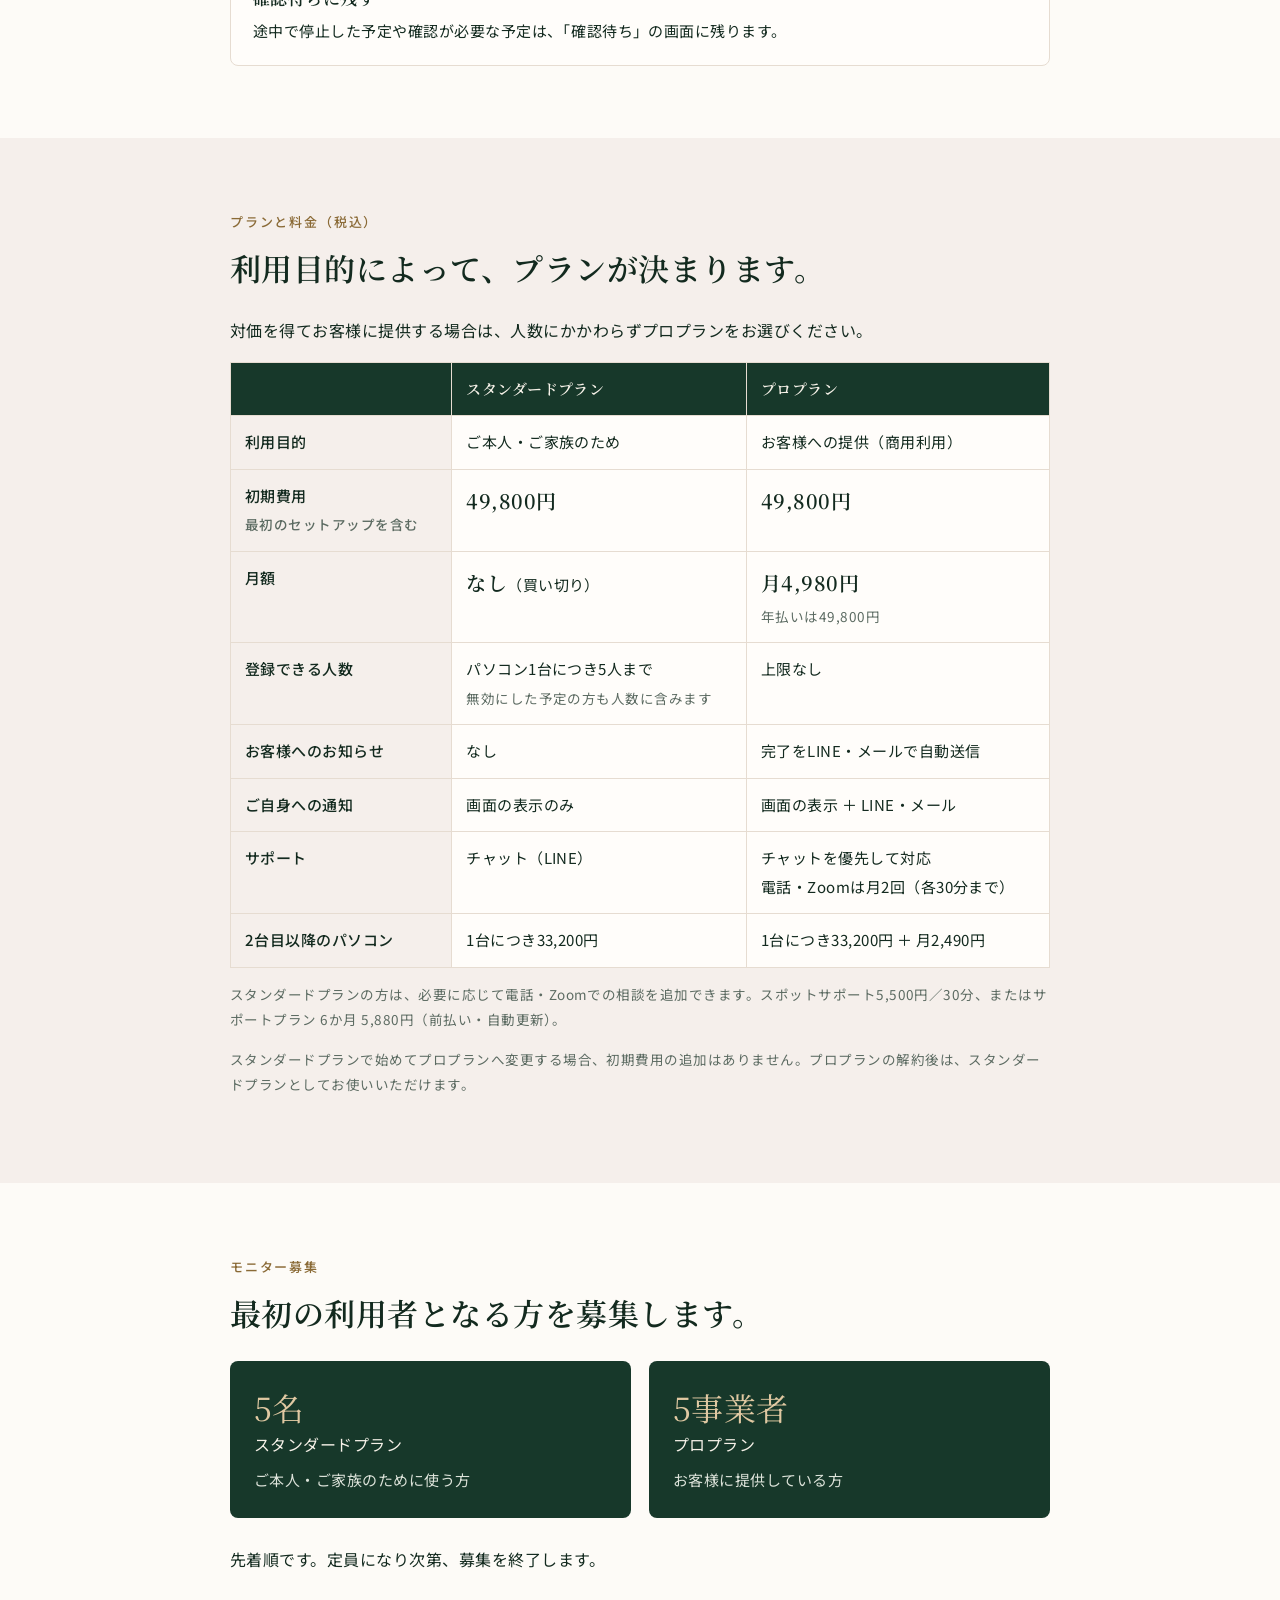
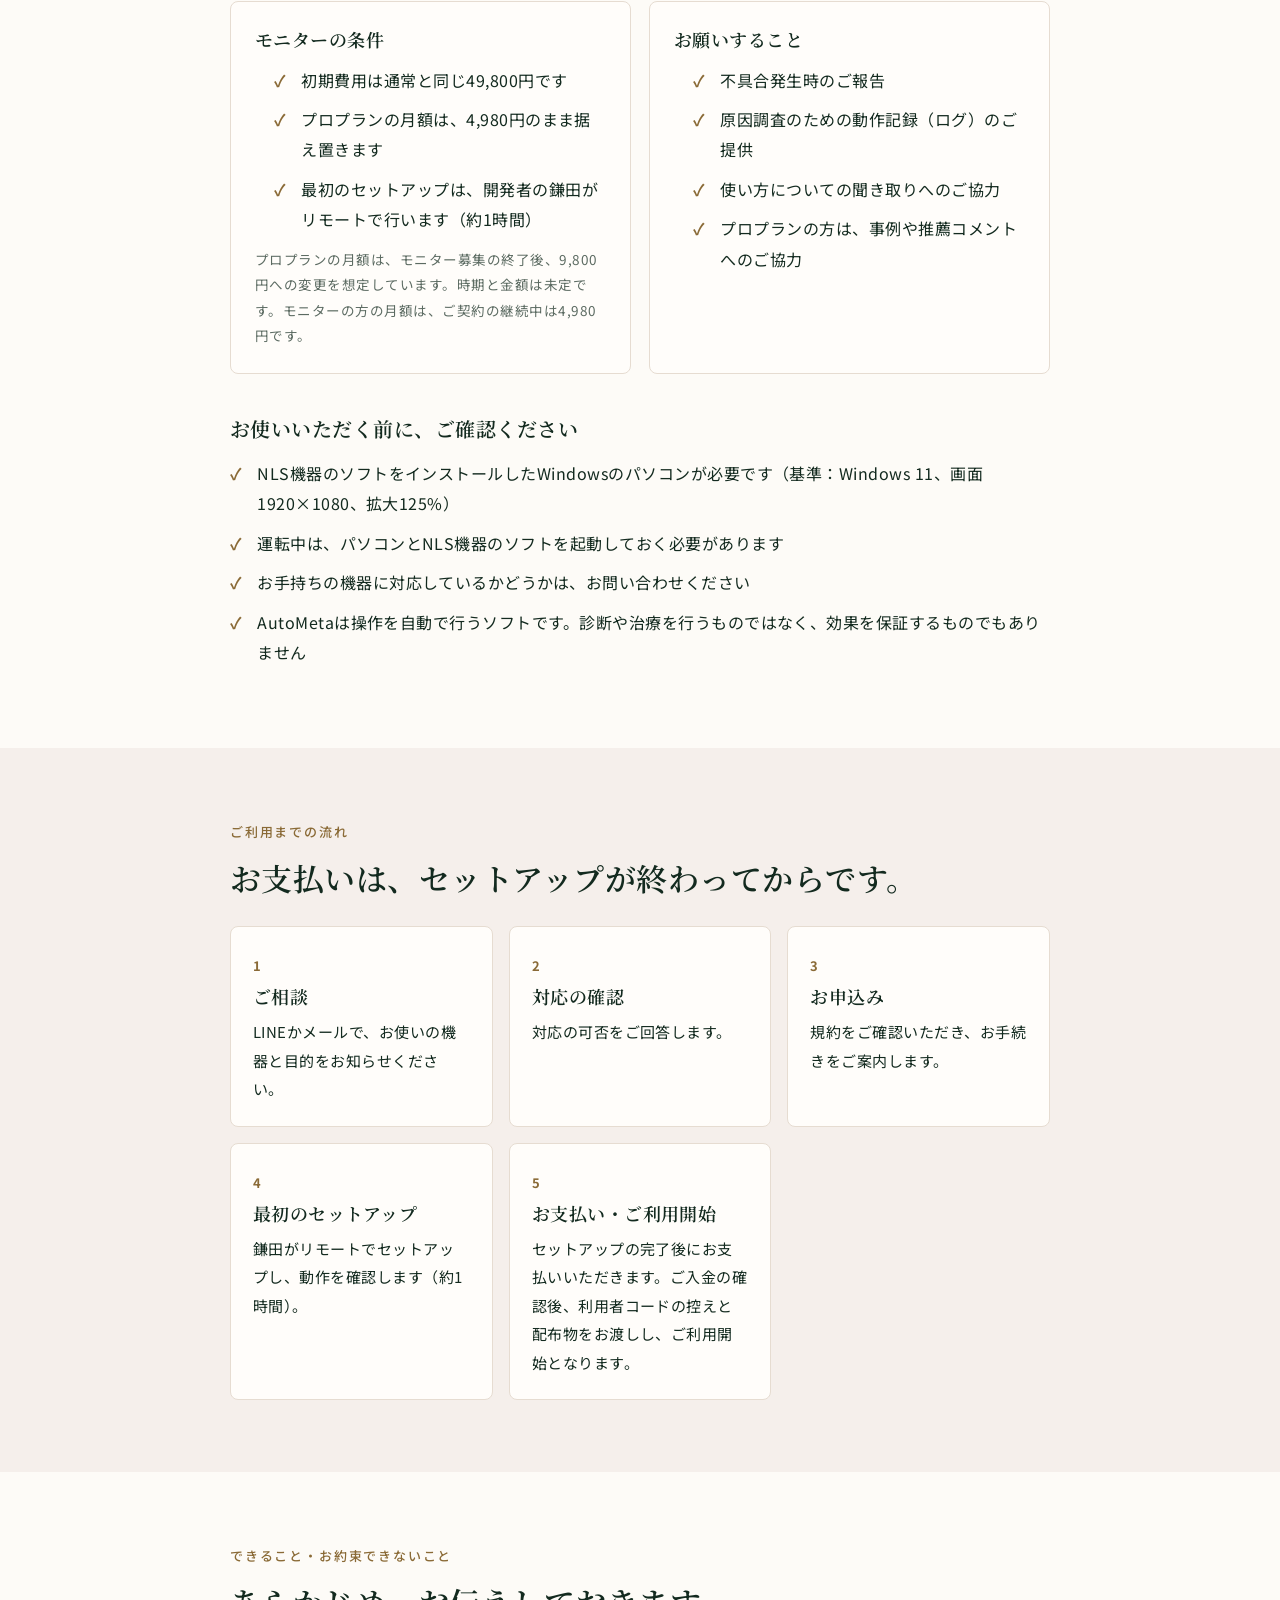
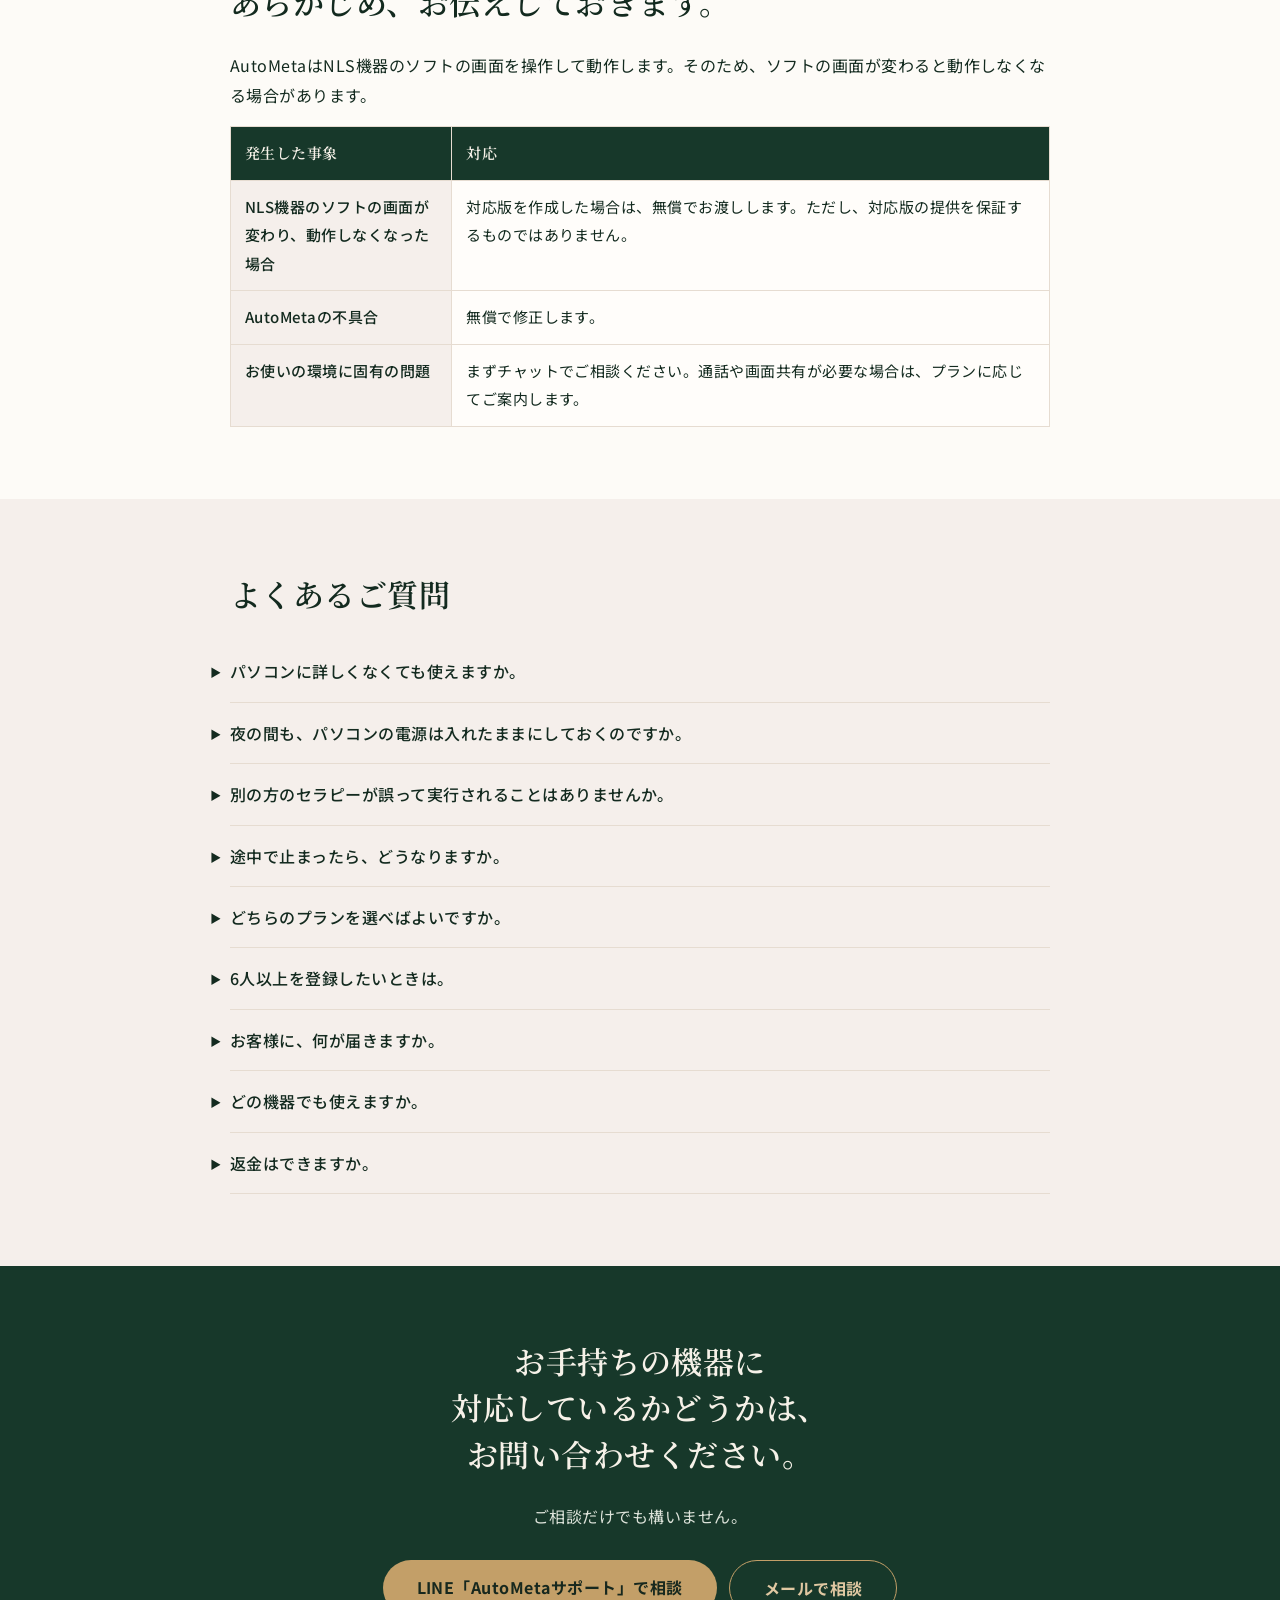
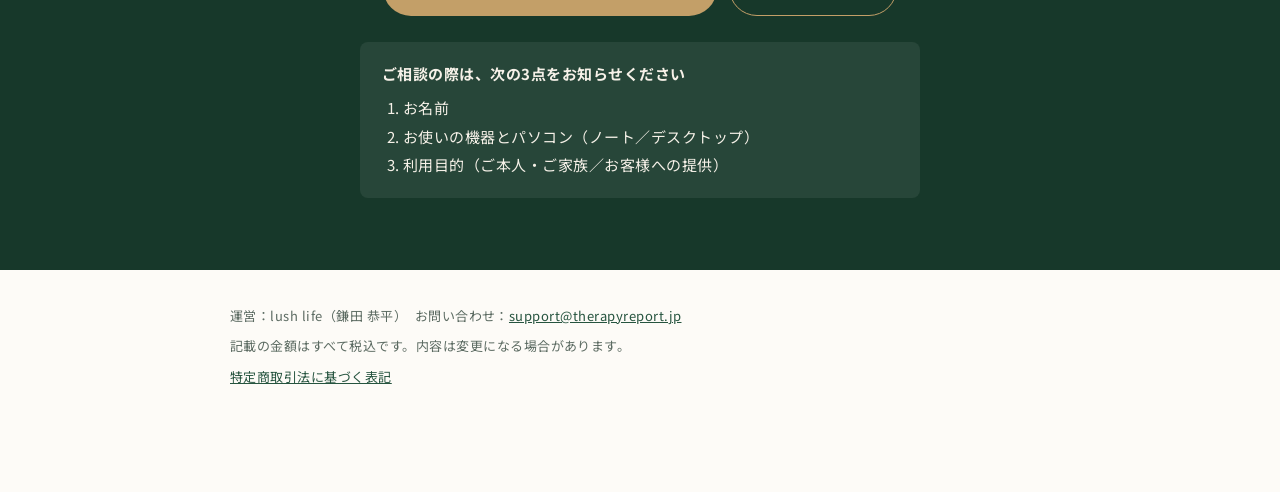
==== commit 4c6ef3a5: "fix(autometa-monitor): 悩みの見出しをカマヤンの文に変更 Co-Authored-By: Claude Opus 5.5 <noreply@anthropic.com>" ====
--- a/autometa-monitor/index.html
+++ b/autometa-monitor/index.html
@@ -150,7 +150,7 @@
 <section>
   <div class="wrap">
     <p class="eyebrow">このような状況はありませんか</p>
-    <h2>機器はある。<br>続かないのは、座っている時間があるからです。</h2>
+    <h2>機器を持っているのに、<br>自分のセラピーに定期的に使うのが面倒で<br>そのままになっている。</h2>
     <div class="columns">
       <div class="card">
         <h3>ご本人・ご家族のために使っている方</h3>
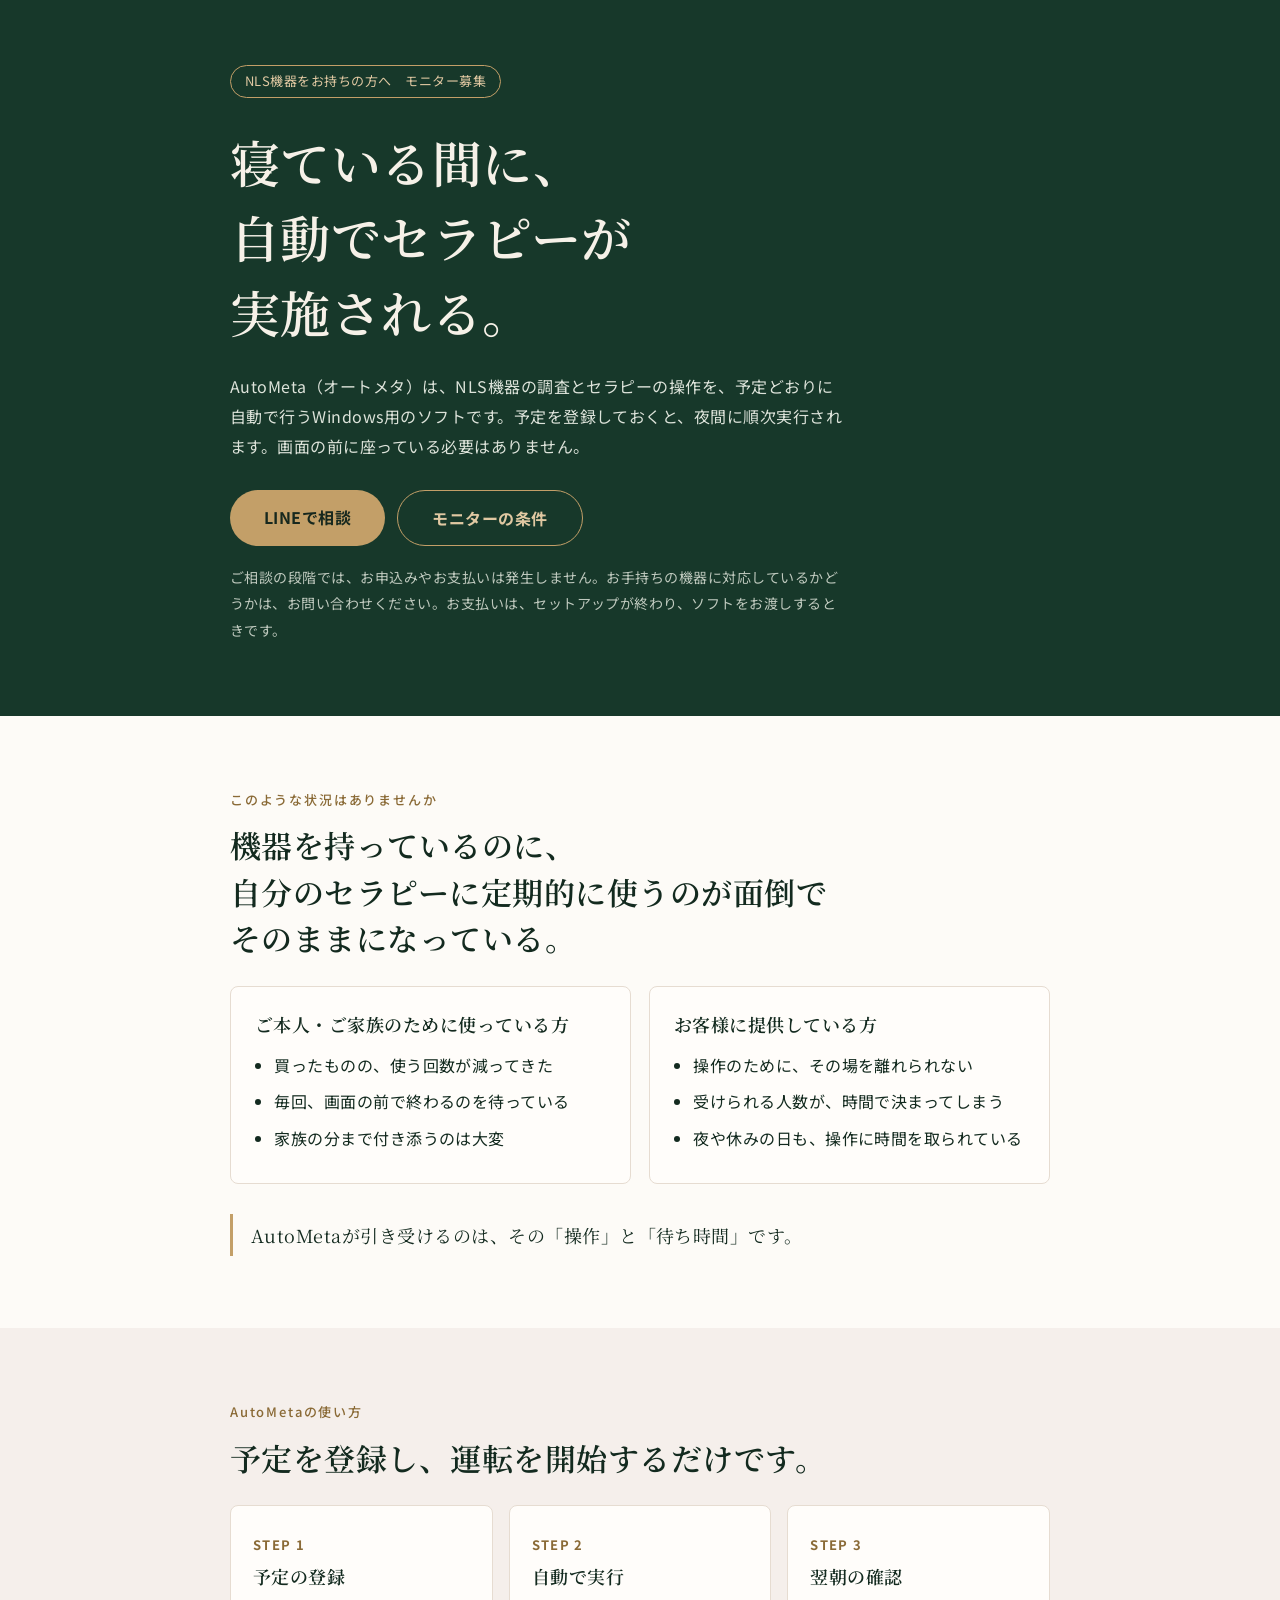
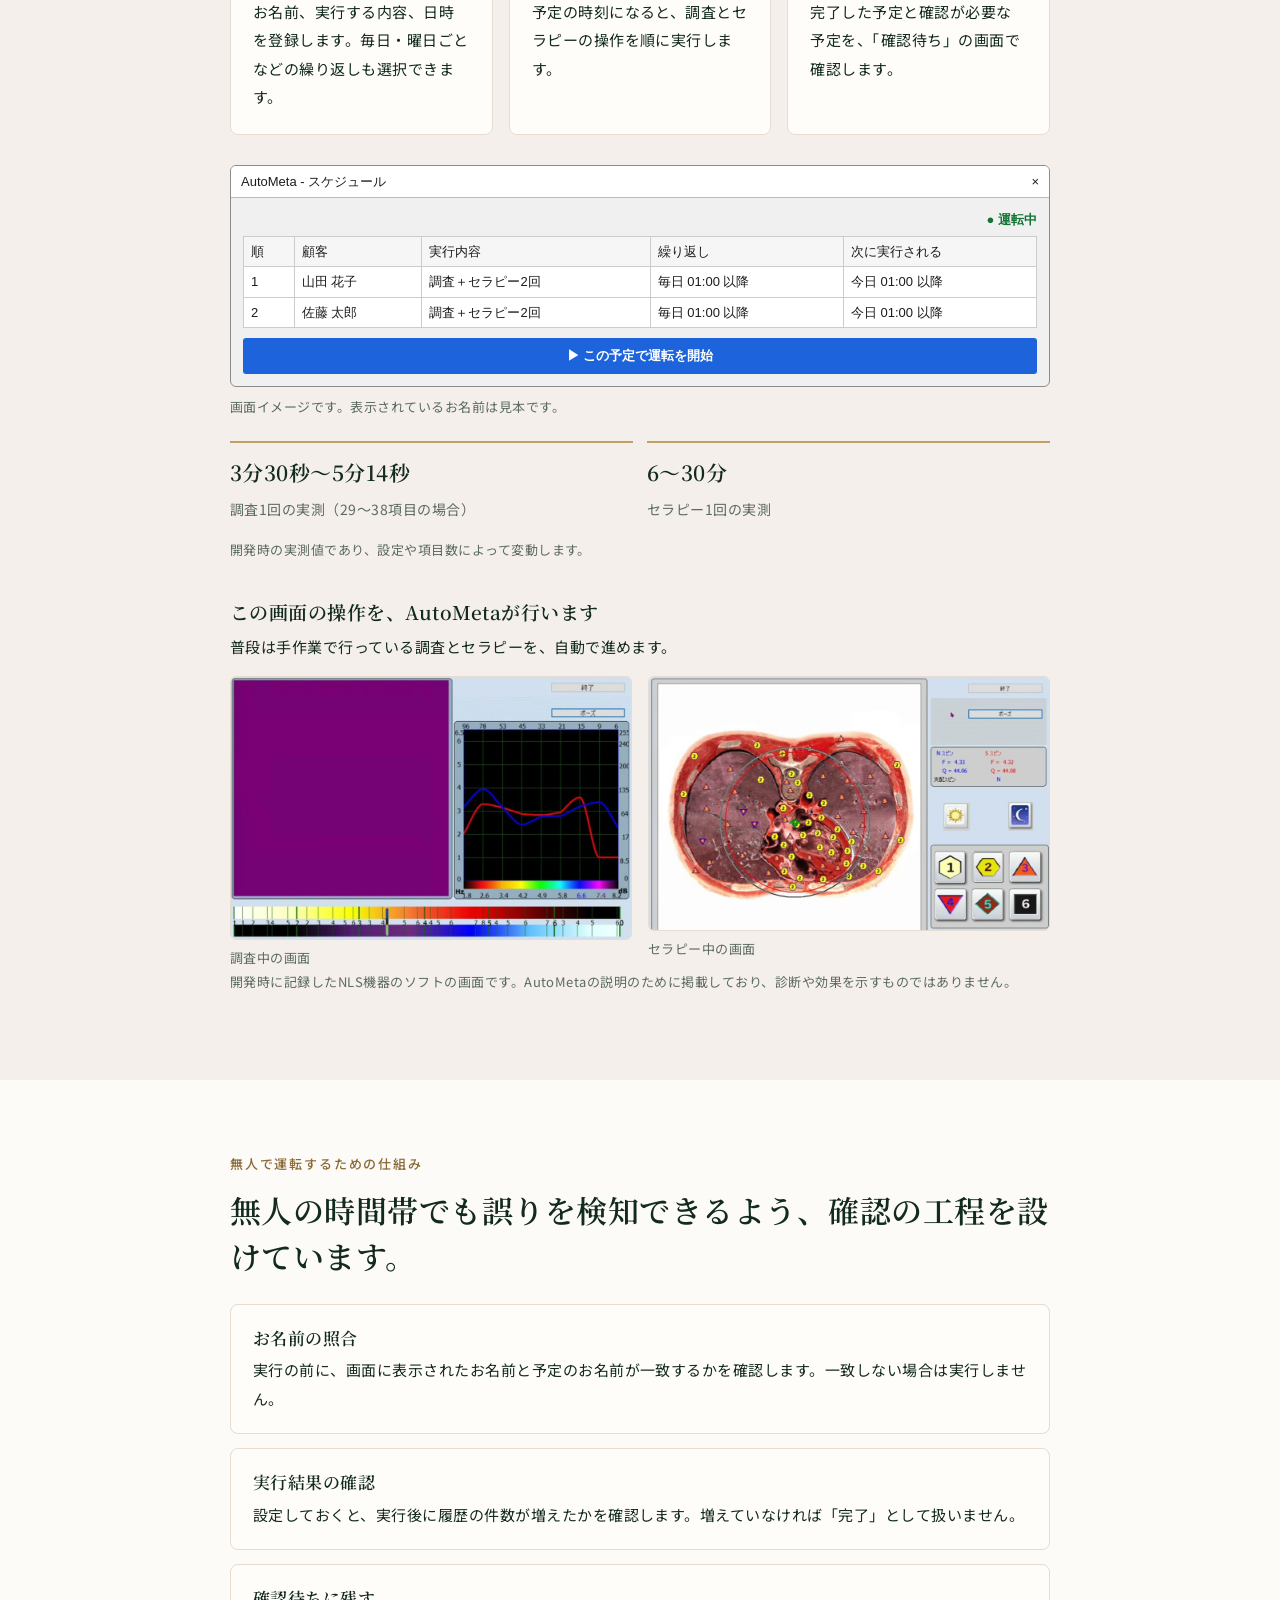
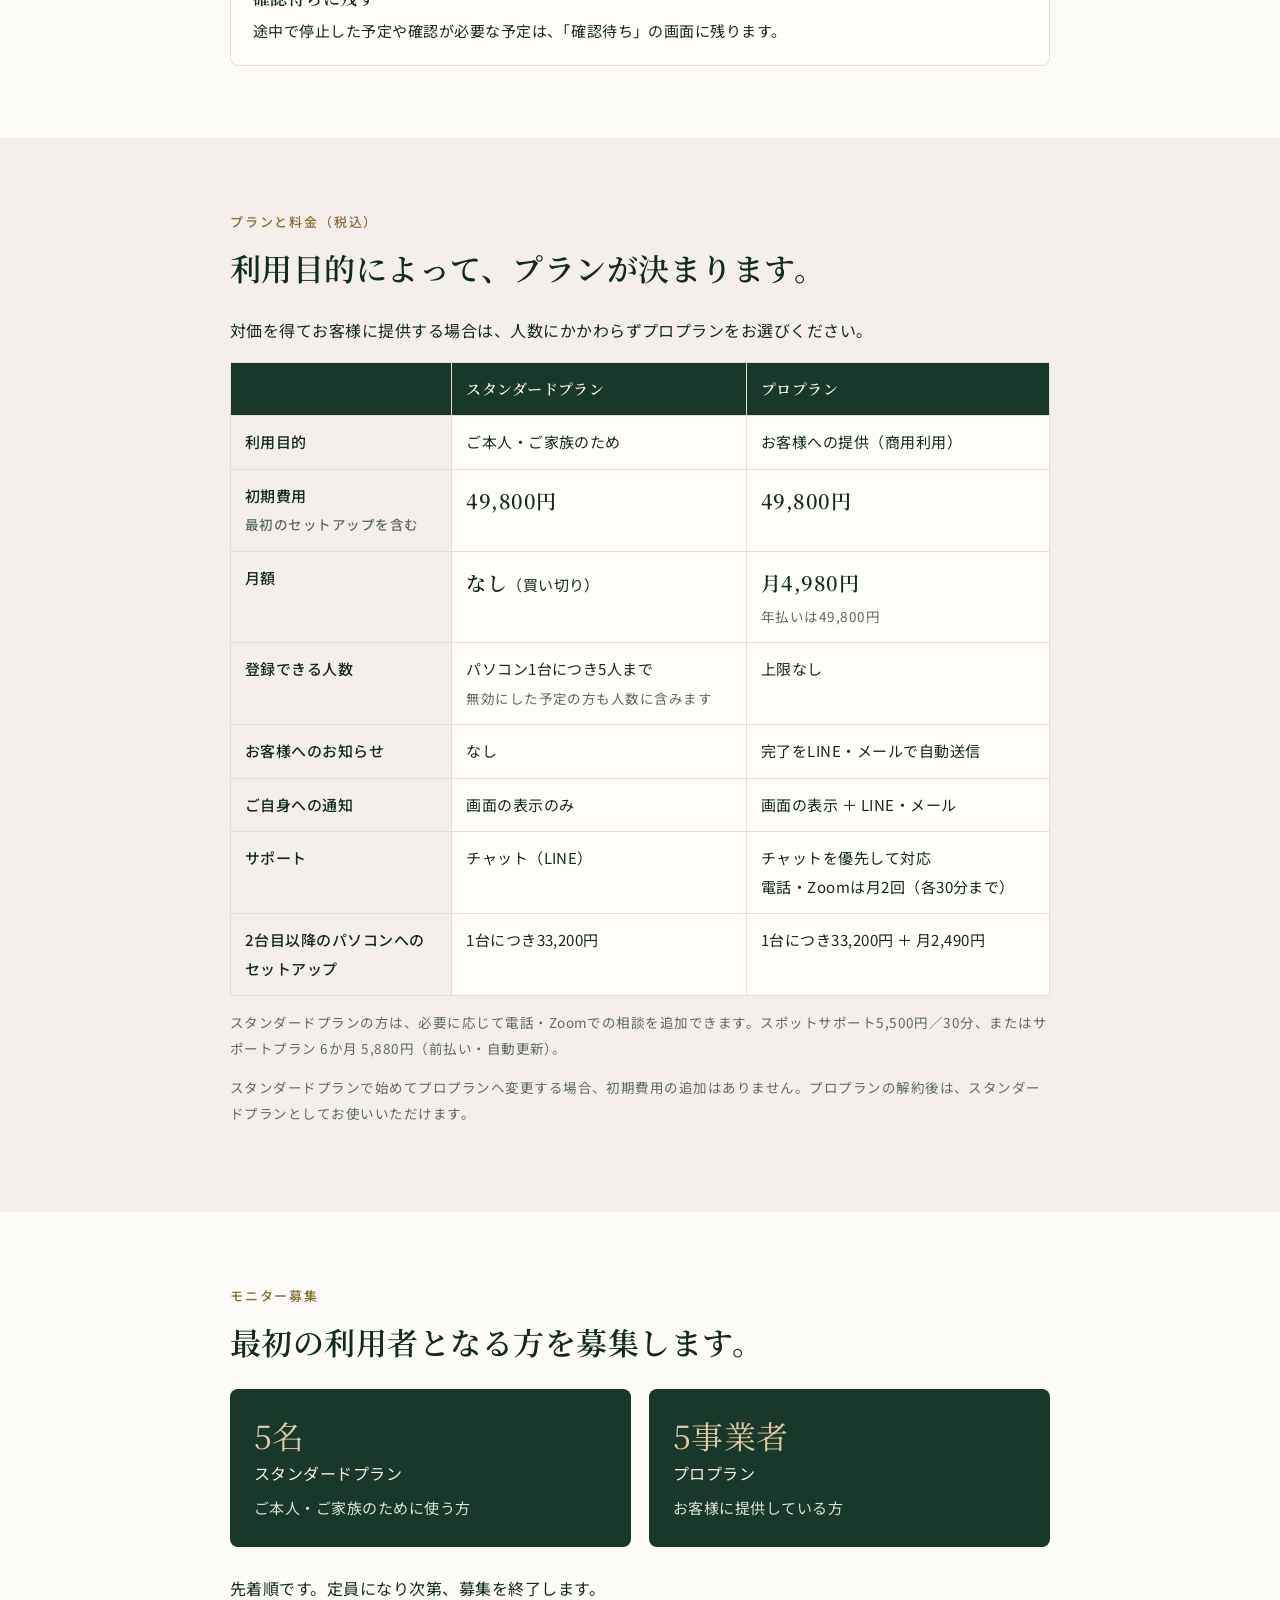
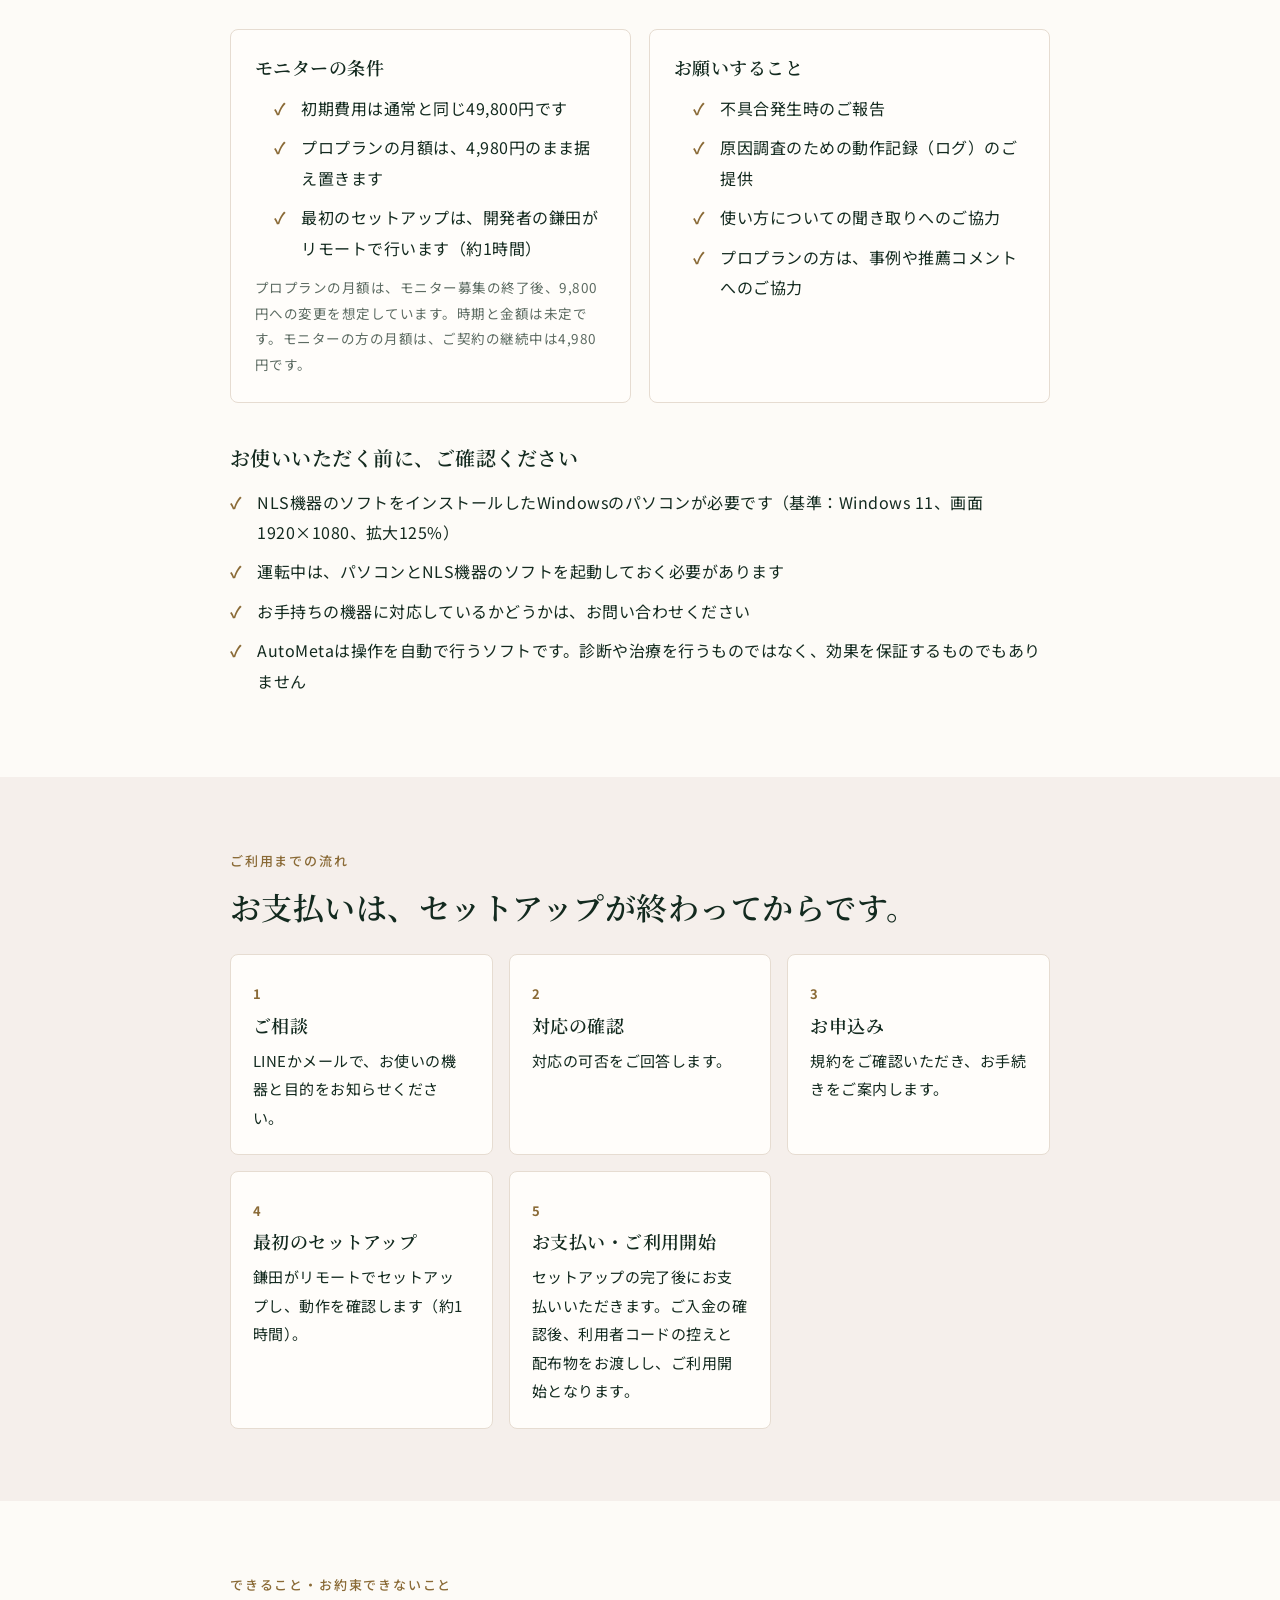
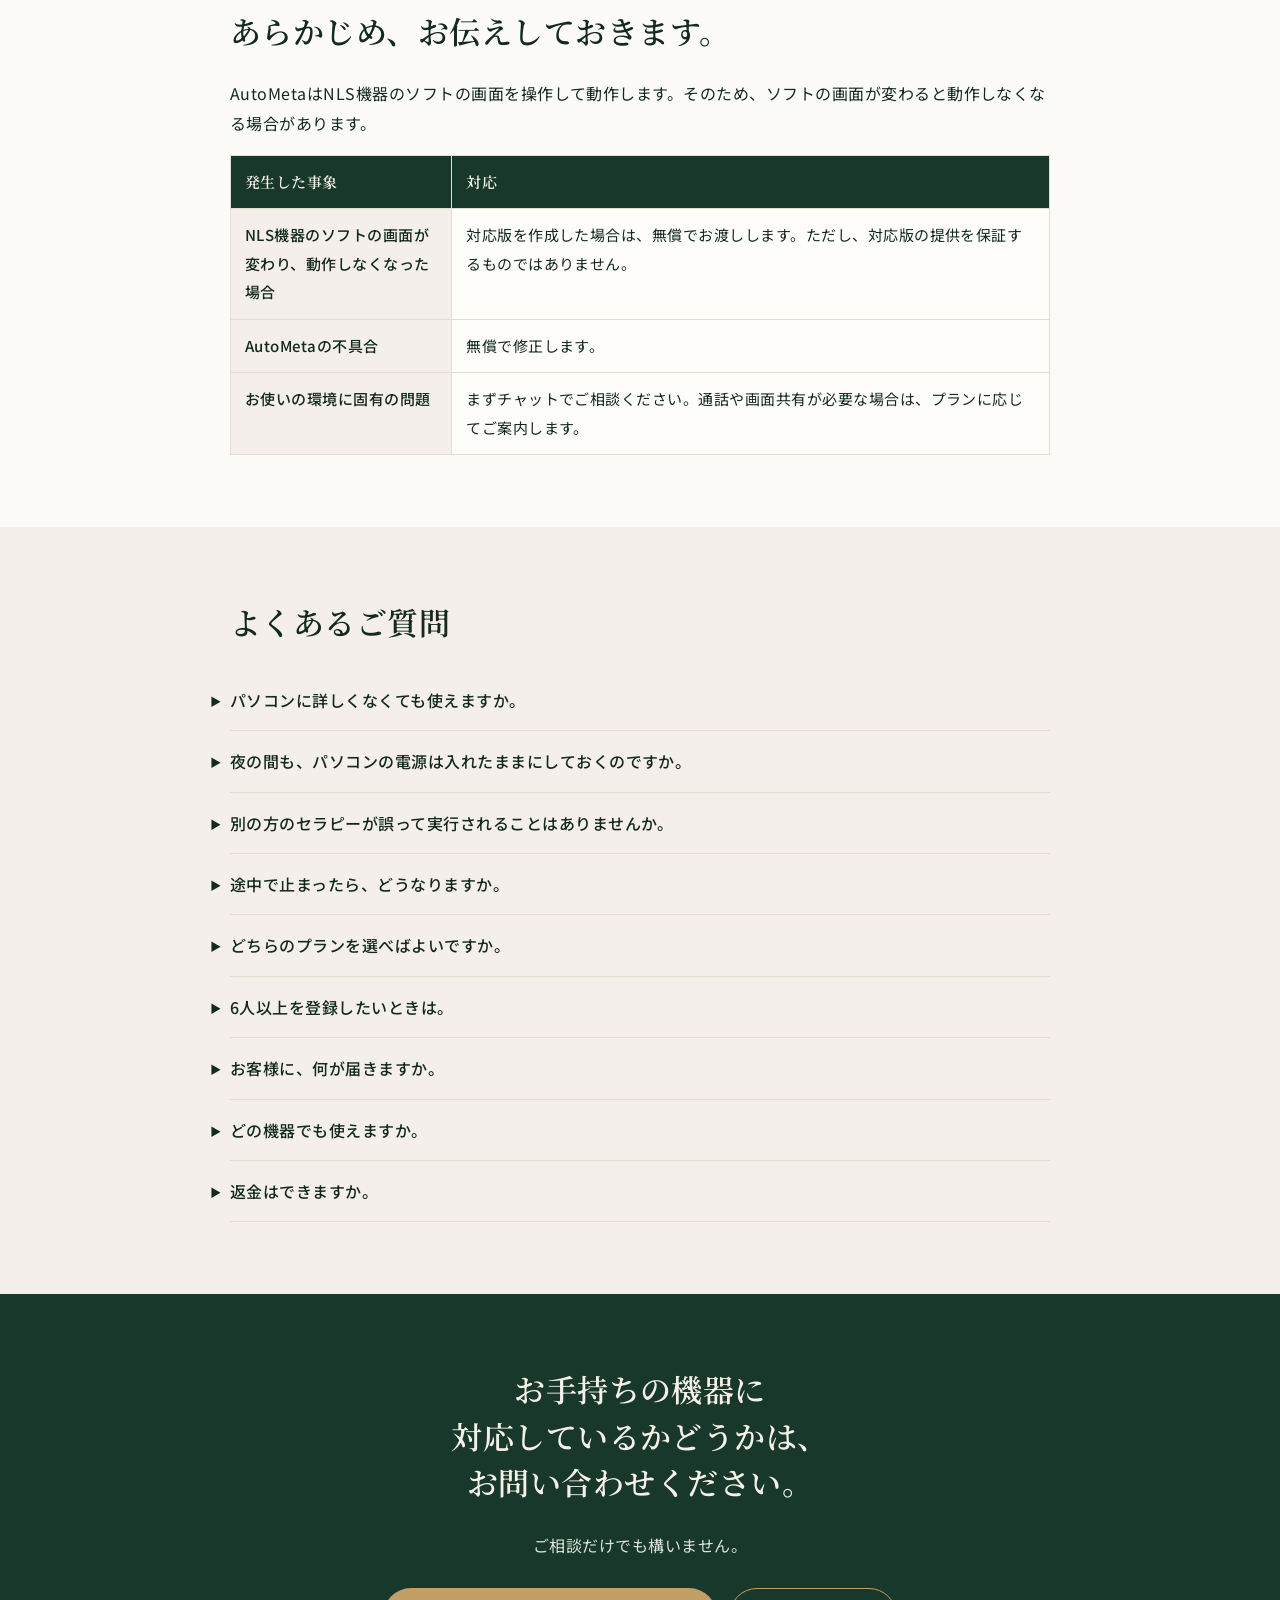
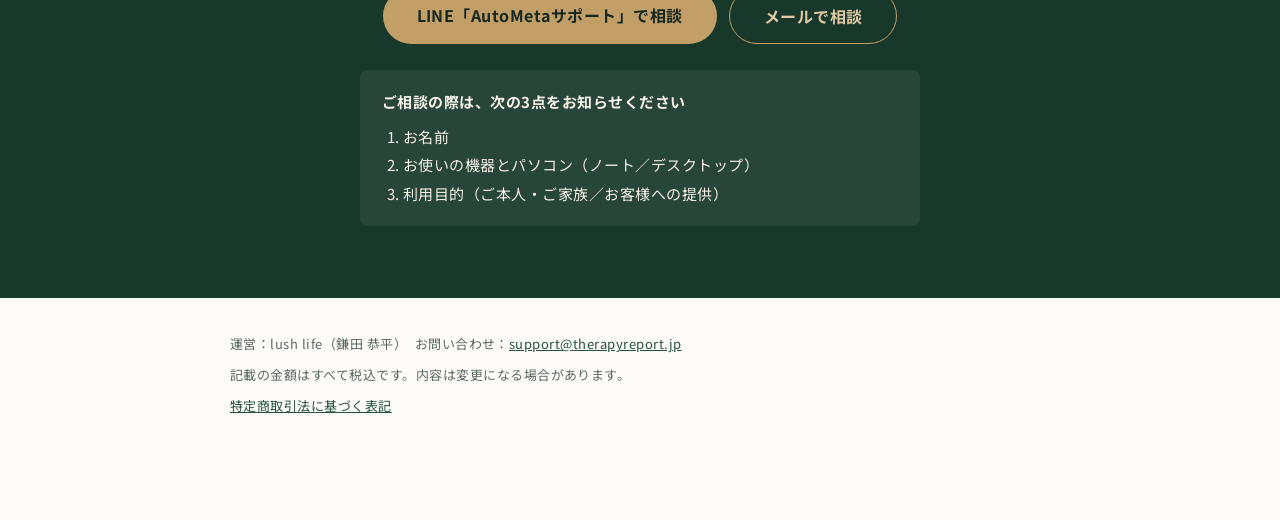
==== commit 9698d04f: "fix(autometa-monitor): 料金表の項目名を変更 Co-Authored-By: Claude Opus 5.5 <noreply@anthropic.com>" ====
--- a/autometa-monitor/index.html
+++ b/autometa-monitor/index.html
@@ -240,7 +240,7 @@
         <tr><th>お客様へのお知らせ</th><td>なし</td><td>完了をLINE・メールで自動送信</td></tr>
         <tr><th>ご自身への通知</th><td>画面の表示のみ</td><td>画面の表示 ＋ LINE・メール</td></tr>
         <tr><th>サポート</th><td>チャット（LINE）</td><td>チャットを優先して対応<br>電話・Zoomは月2回（各30分まで）</td></tr>
-        <tr><th>2台目以降のパソコン</th><td>1台につき33,200円</td><td>1台につき33,200円 ＋ 月2,490円</td></tr>
+        <tr><th>2台目以降のパソコンへのセットアップ</th><td>1台につき33,200円</td><td>1台につき33,200円 ＋ 月2,490円</td></tr>
       </tbody>
     </table>
     </div>
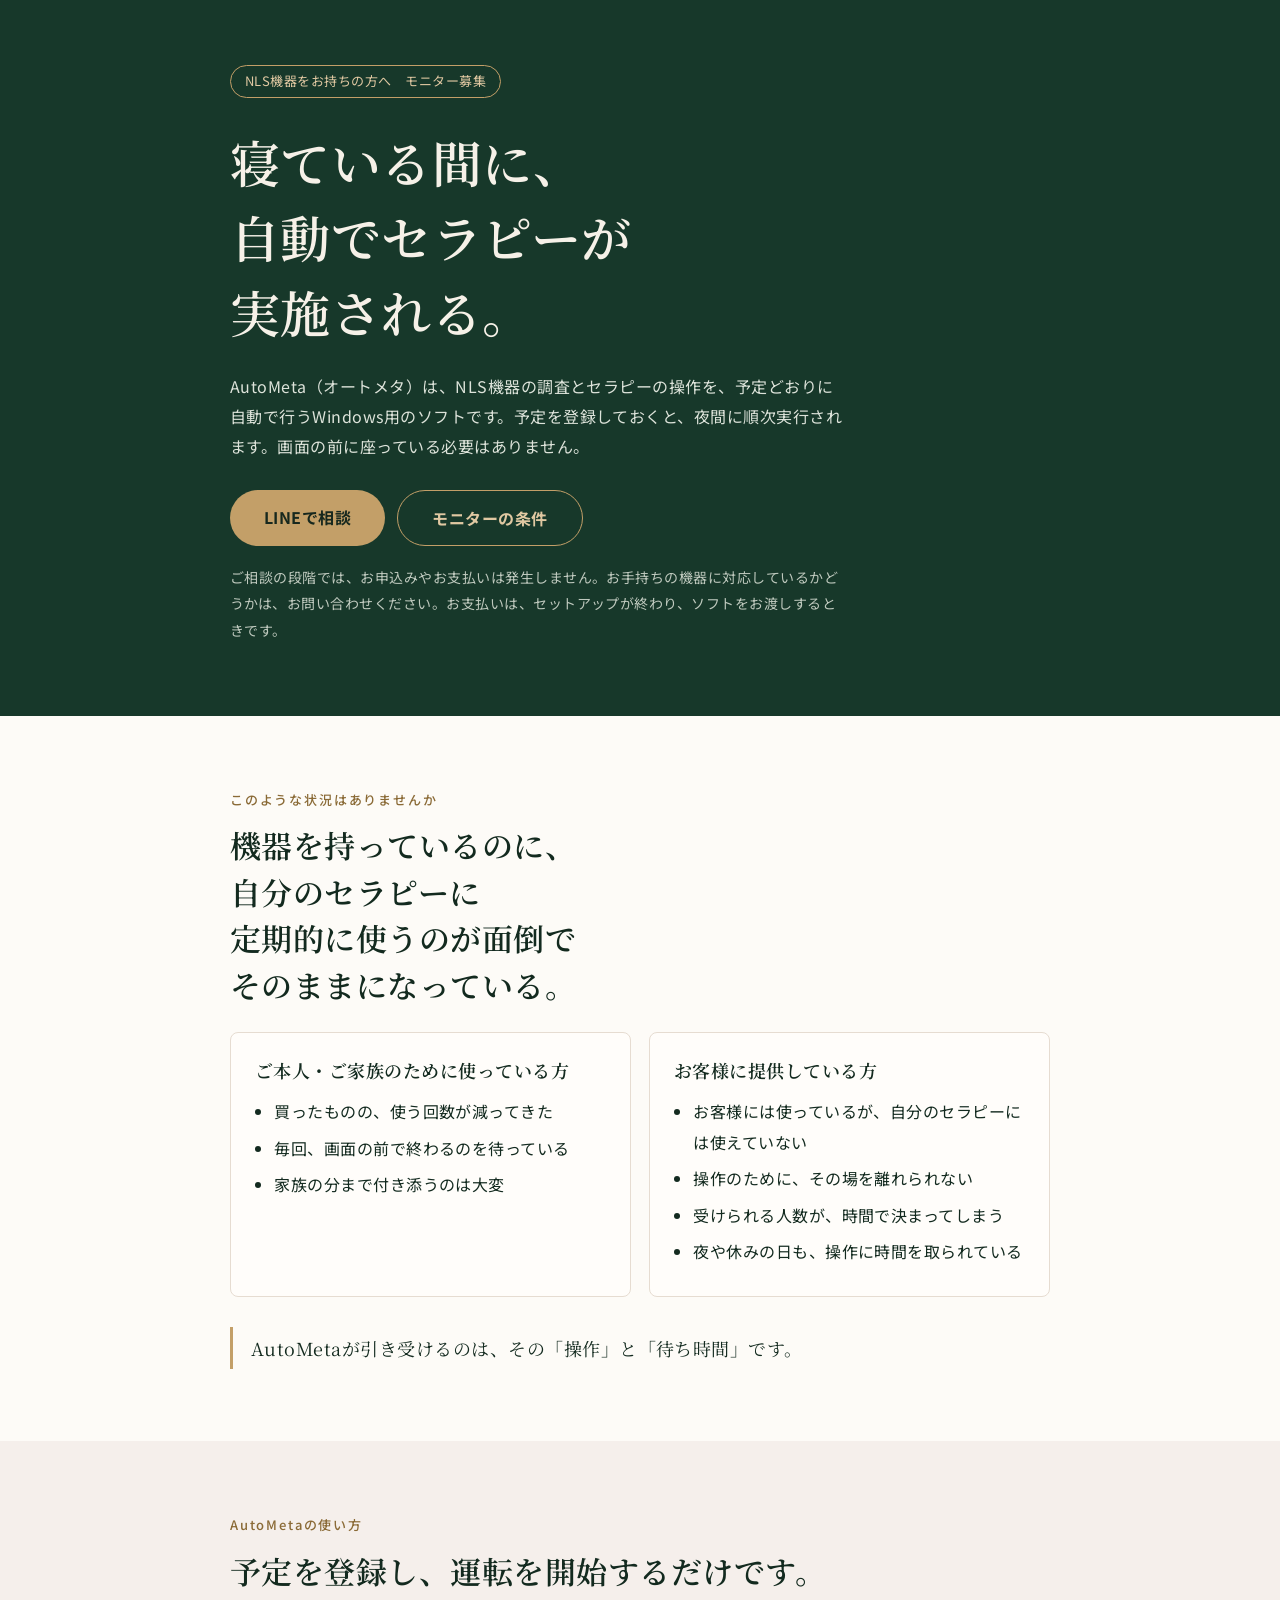
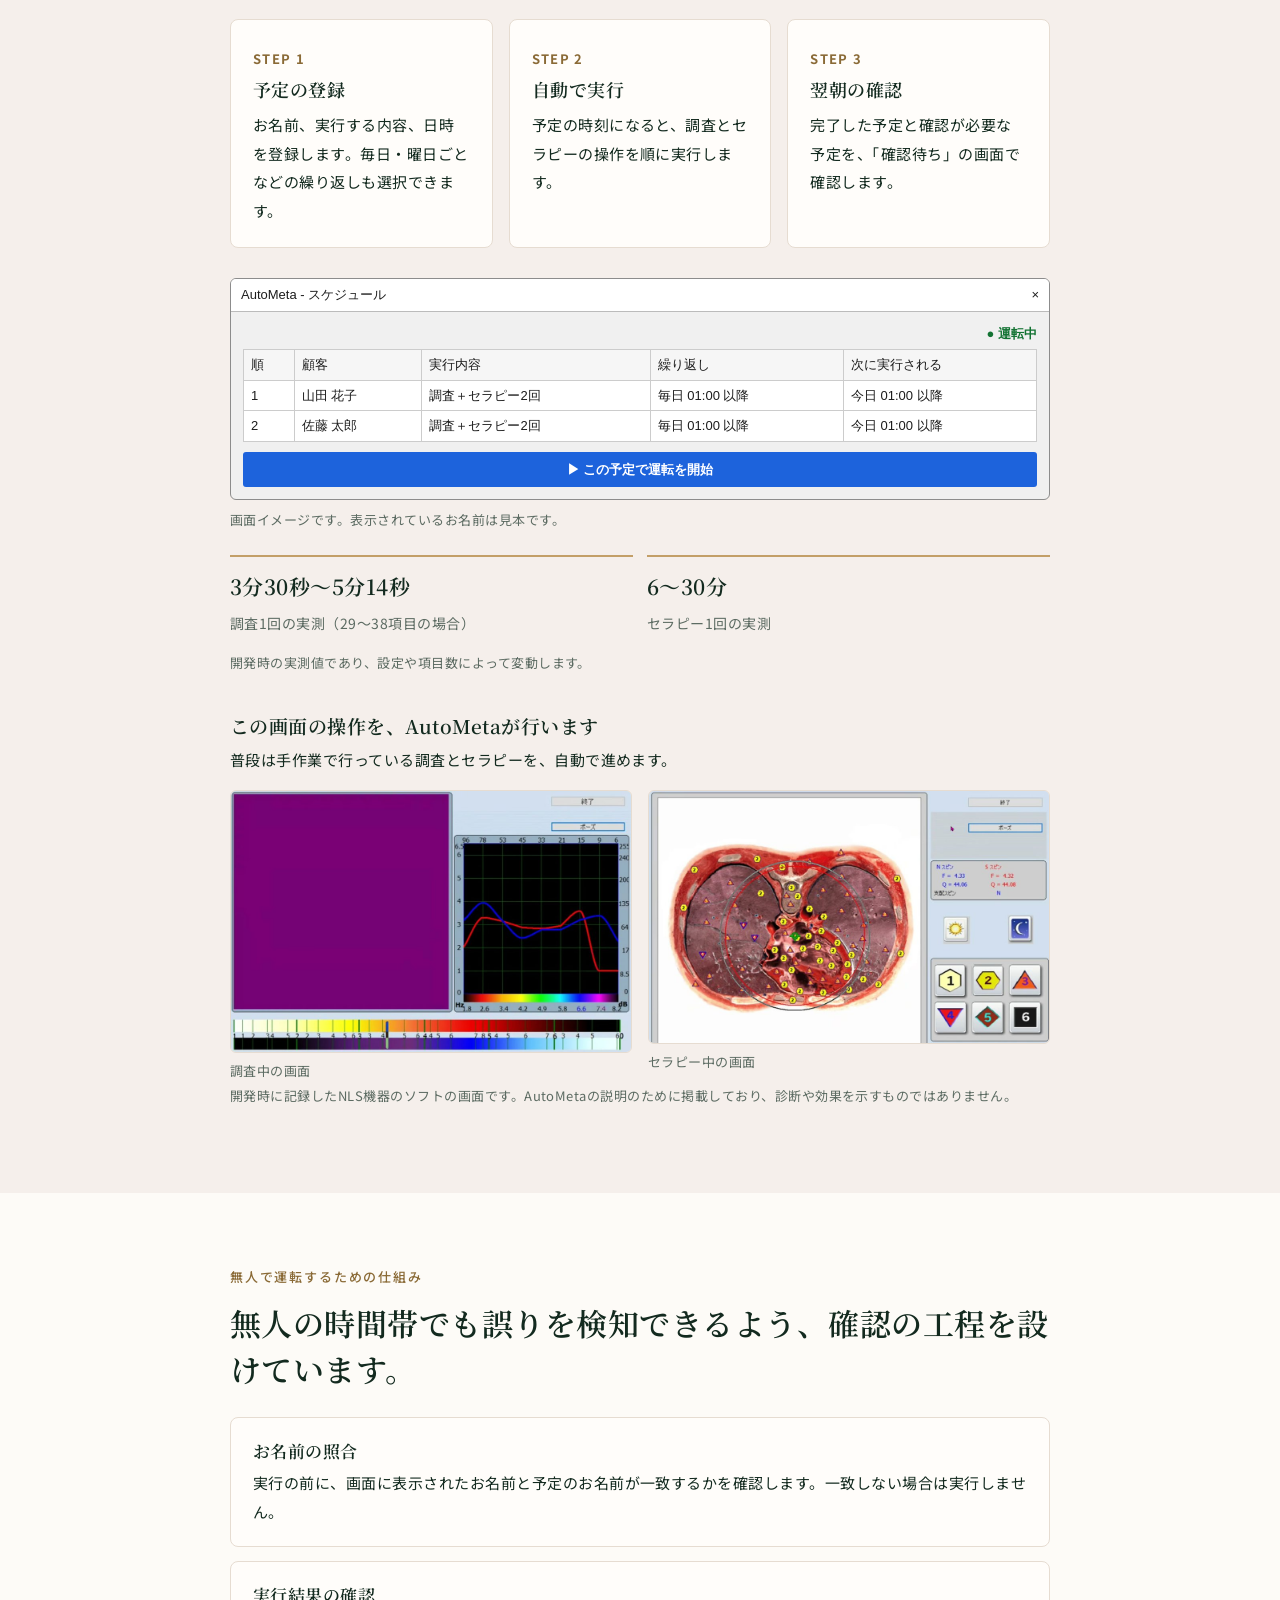
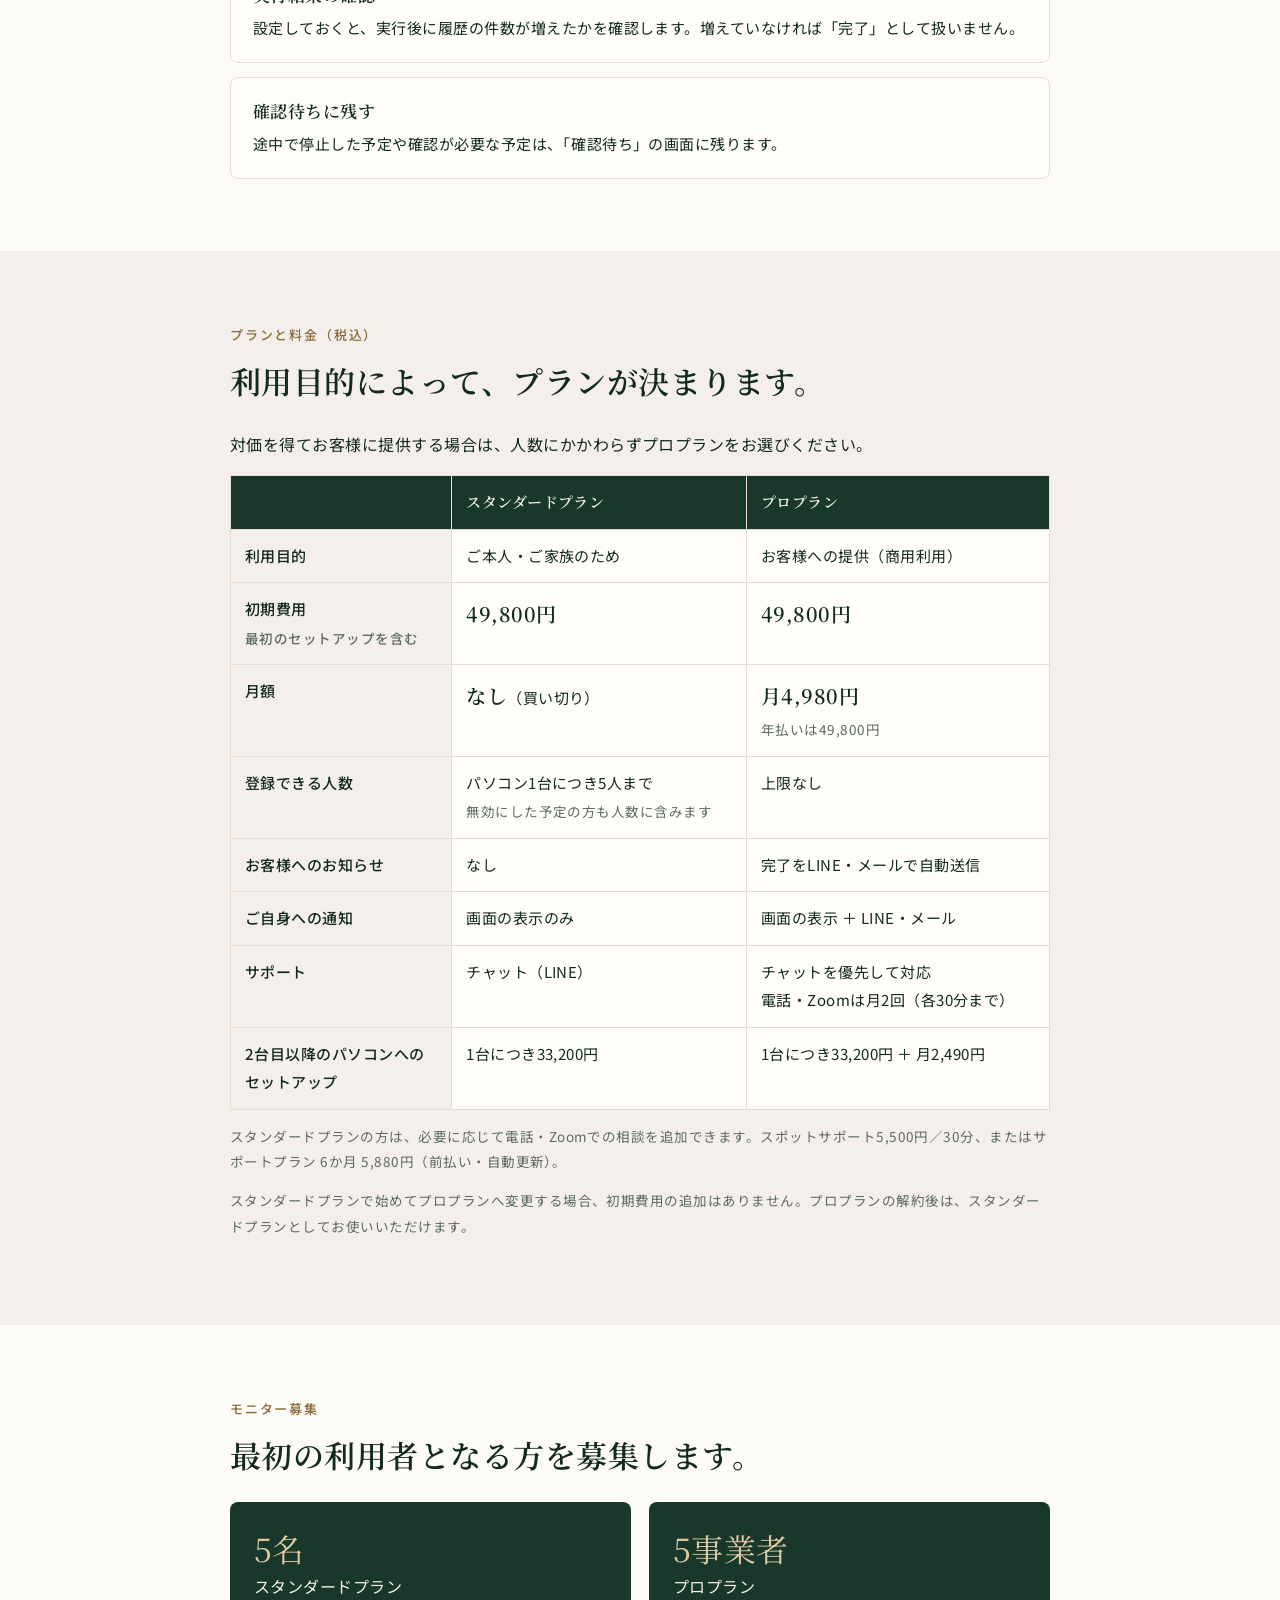
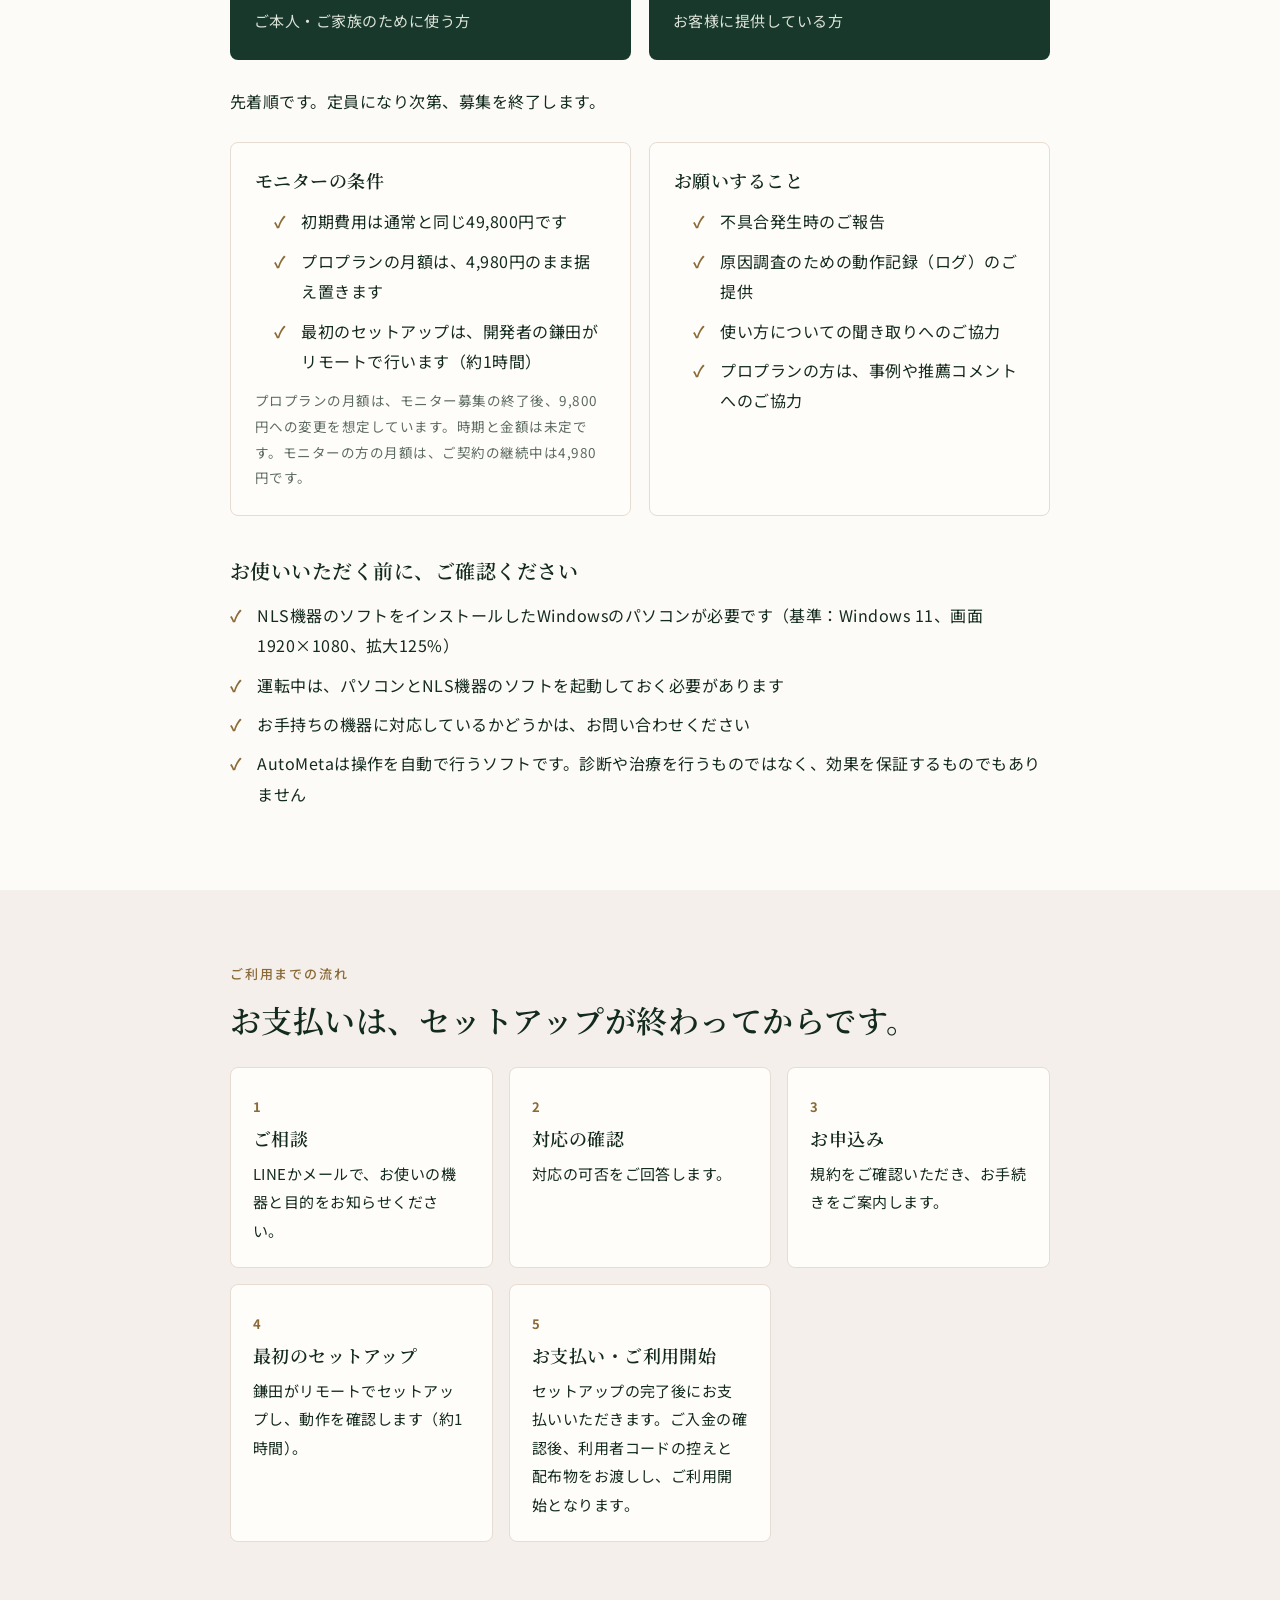
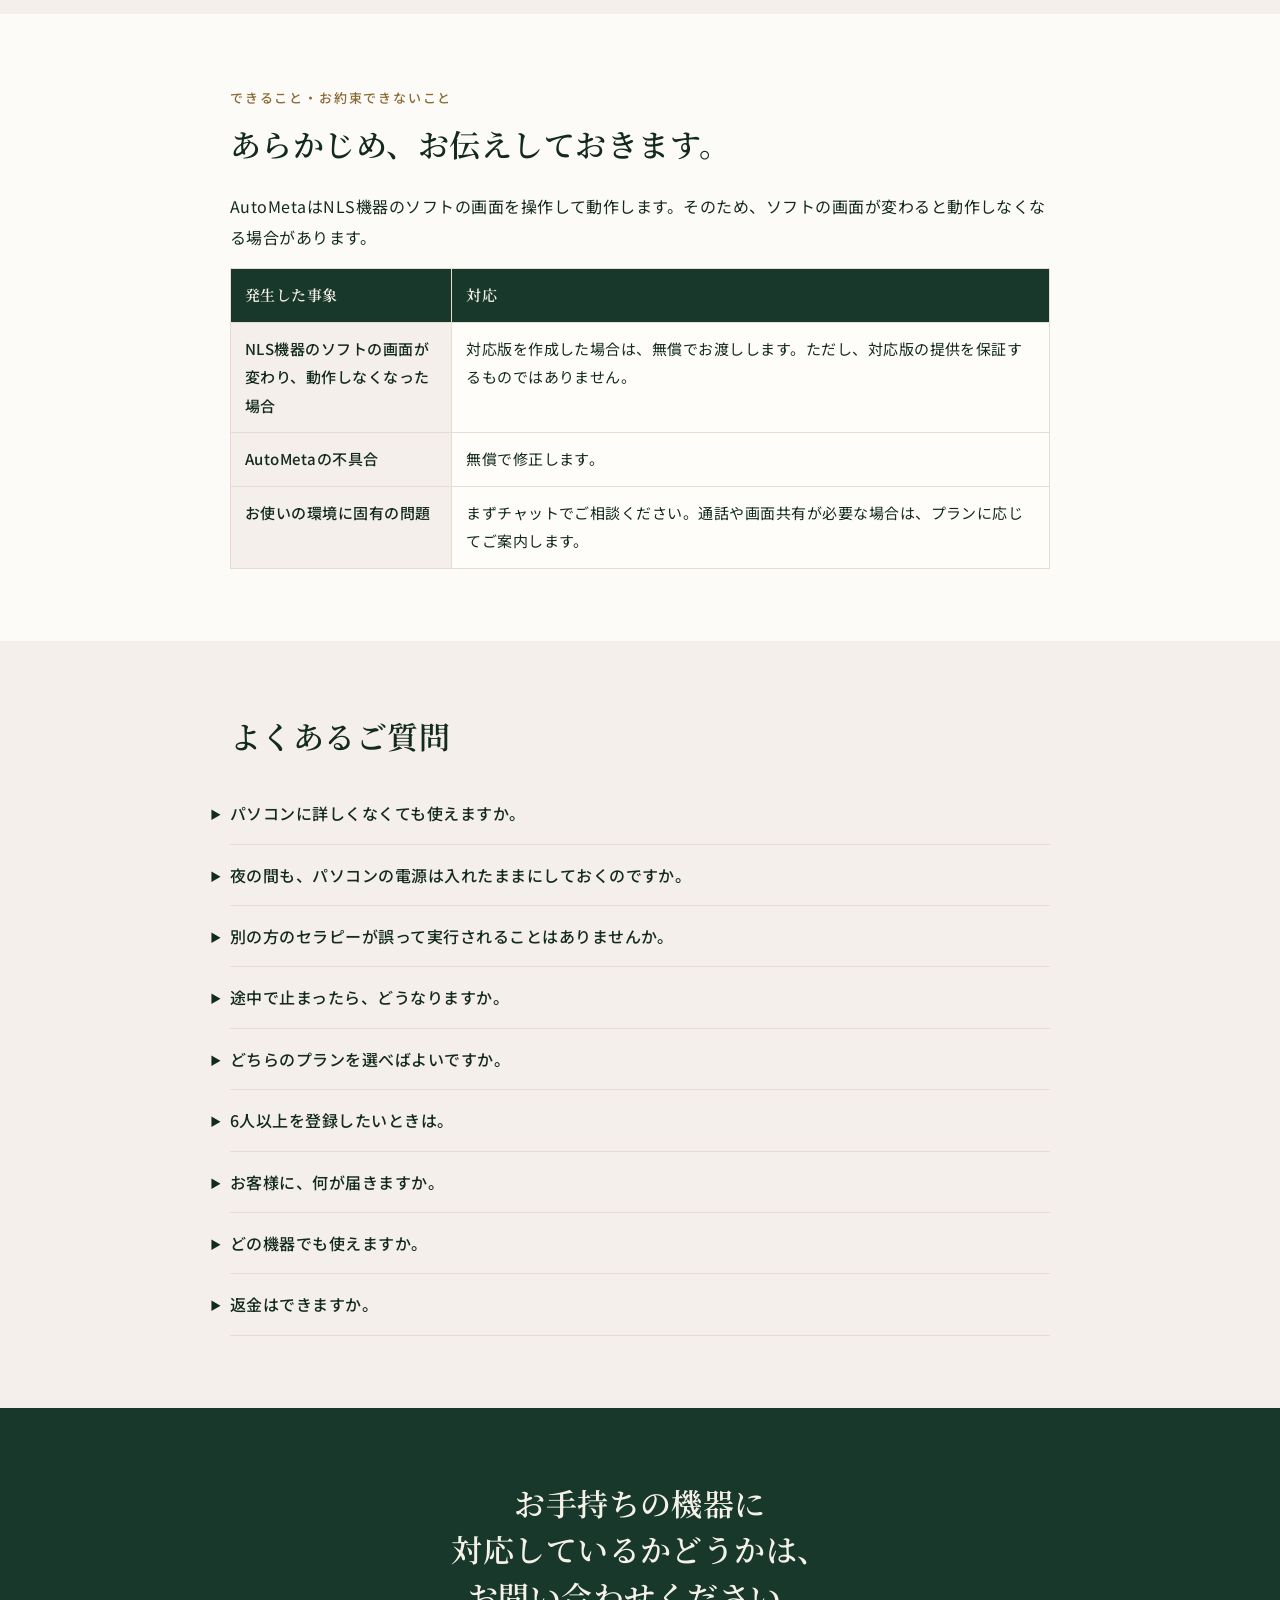
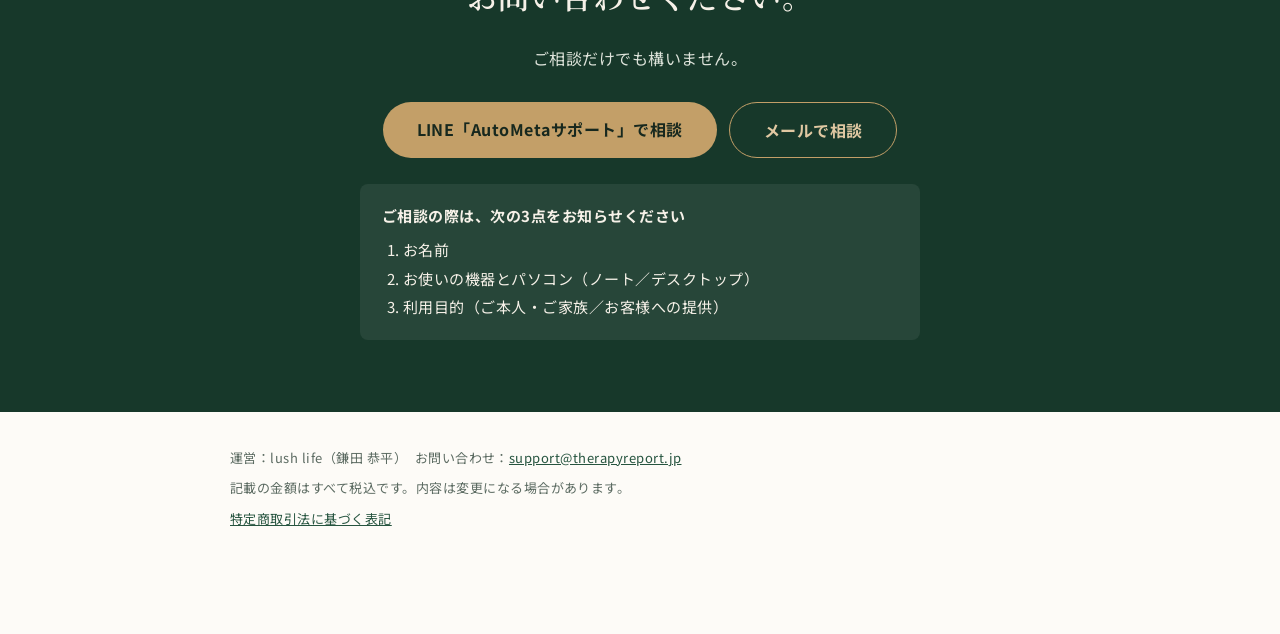
==== commit 29fdb06d: "fix(autometa-monitor): 施術者が自分に使えていない悩みを追加し、見出しの改行を調整 Co-Authored-By: Claude Opus 5.5 <noreply@anthro" ====
--- a/autometa-monitor/index.html
+++ b/autometa-monitor/index.html
@@ -150,7 +150,7 @@
 <section>
   <div class="wrap">
     <p class="eyebrow">このような状況はありませんか</p>
-    <h2>機器を持っているのに、<br>自分のセラピーに定期的に使うのが面倒で<br>そのままになっている。</h2>
+    <h2>機器を持っているのに、<br>自分のセラピーに<br>定期的に使うのが面倒で<br>そのままになっている。</h2>
     <div class="columns">
       <div class="card">
         <h3>ご本人・ご家族のために使っている方</h3>
@@ -163,6 +163,7 @@
       <div class="card">
         <h3>お客様に提供している方</h3>
         <ul>
+          <li>お客様には使っているが、自分のセラピーには使えていない</li>
           <li>操作のために、その場を離れられない</li>
           <li>受けられる人数が、時間で決まってしまう</li>
           <li>夜や休みの日も、操作に時間を取られている</li>
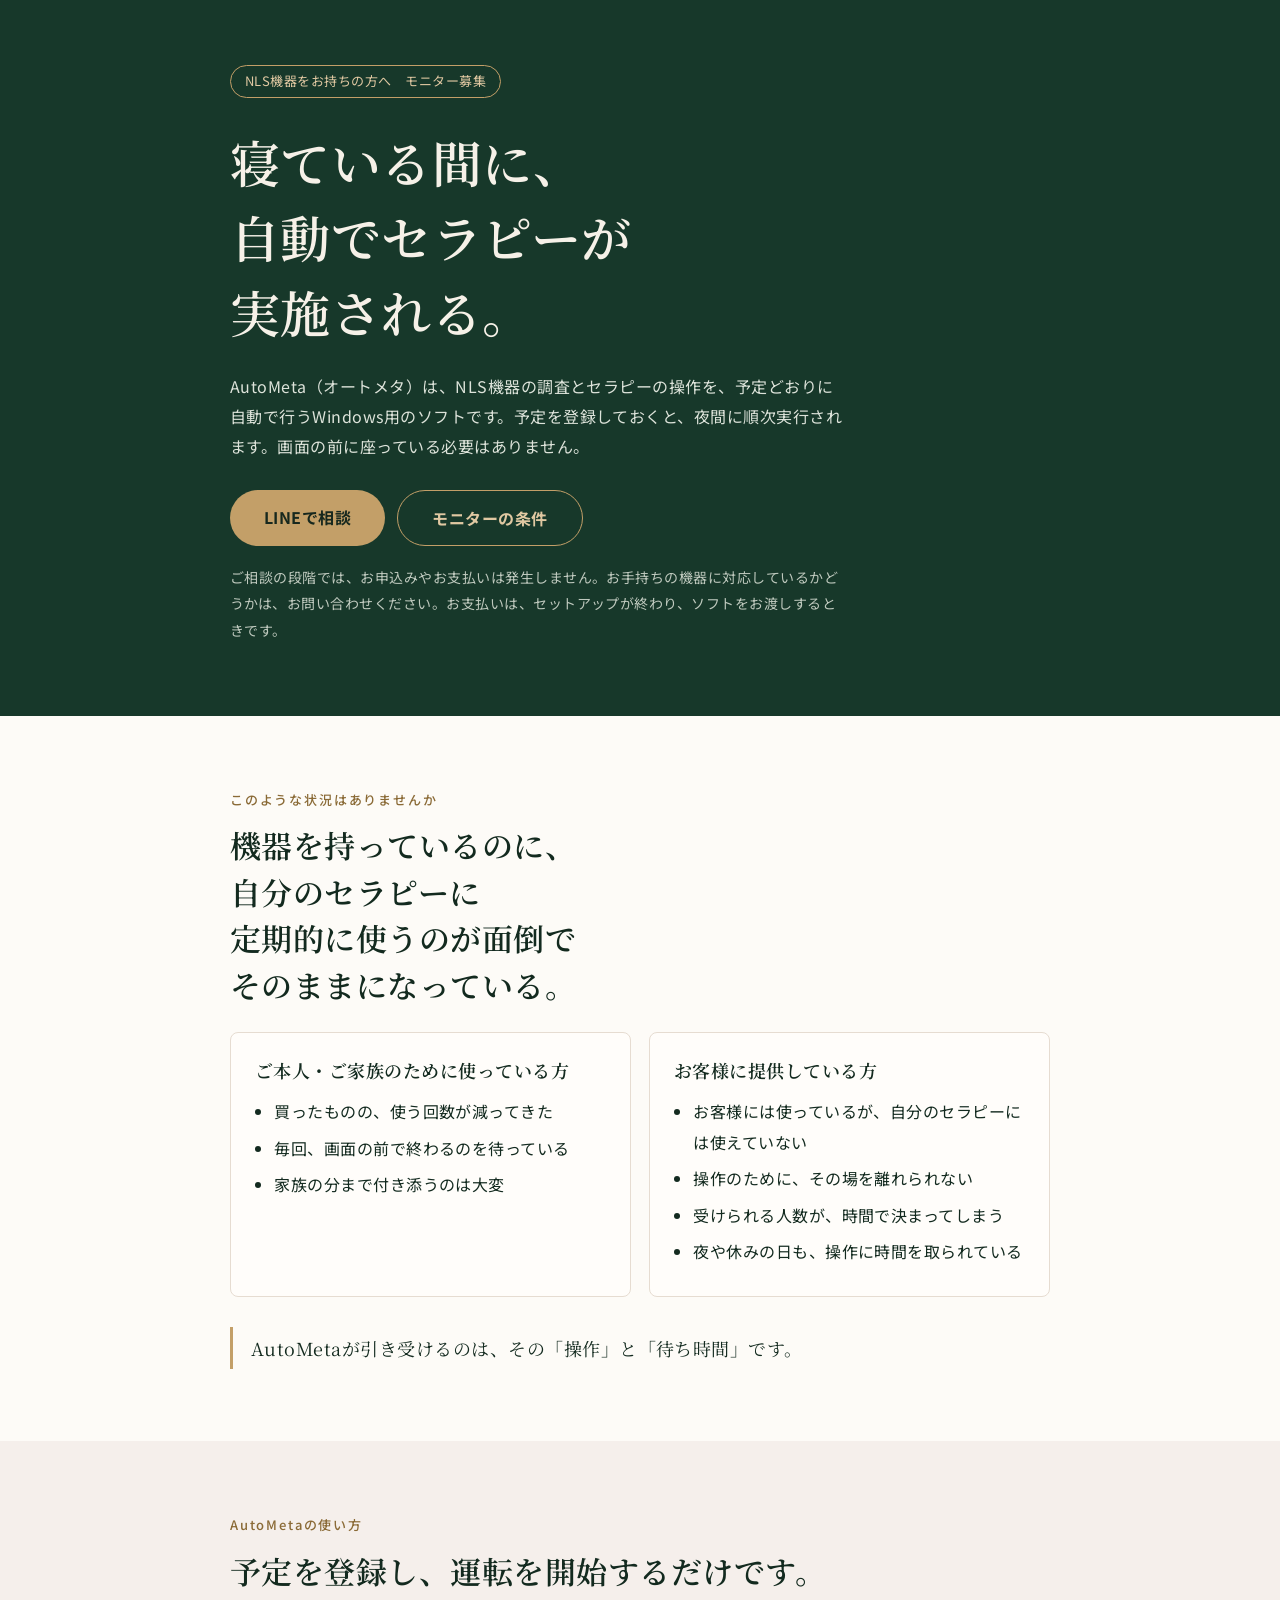
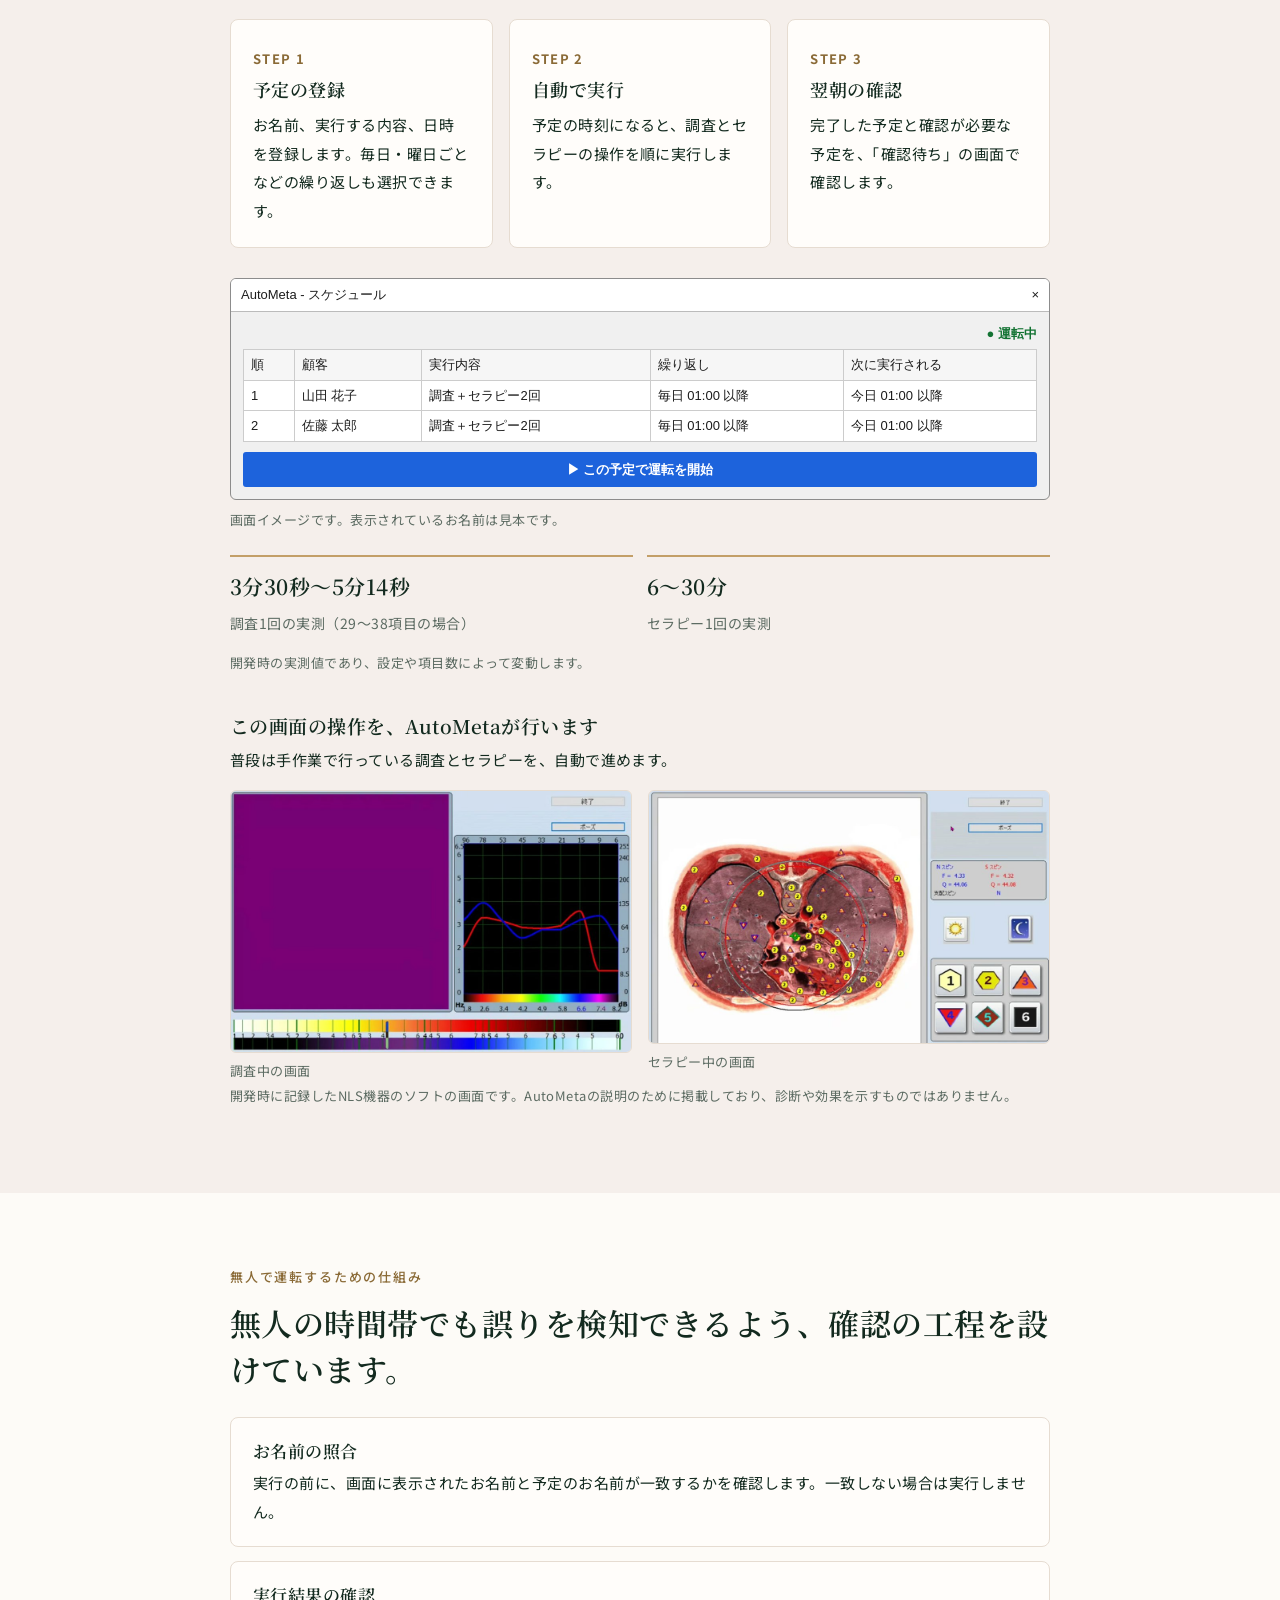
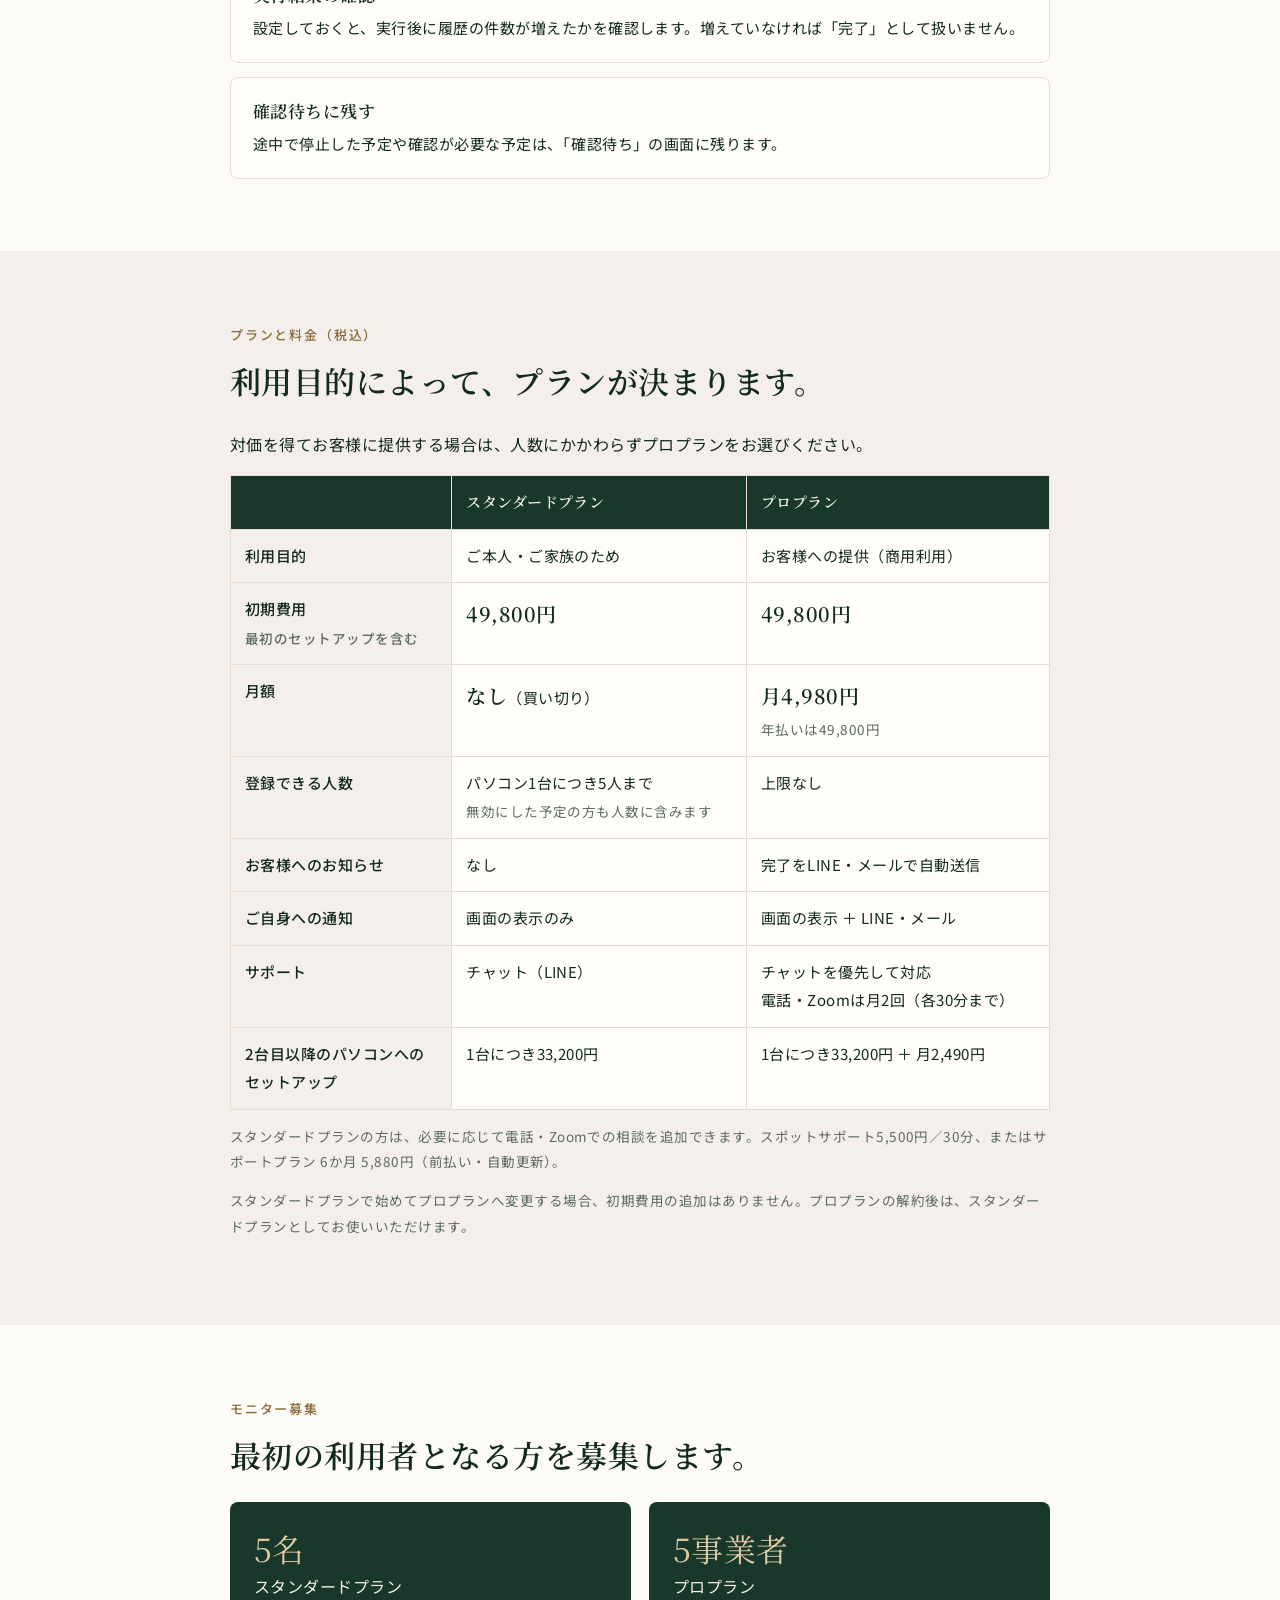
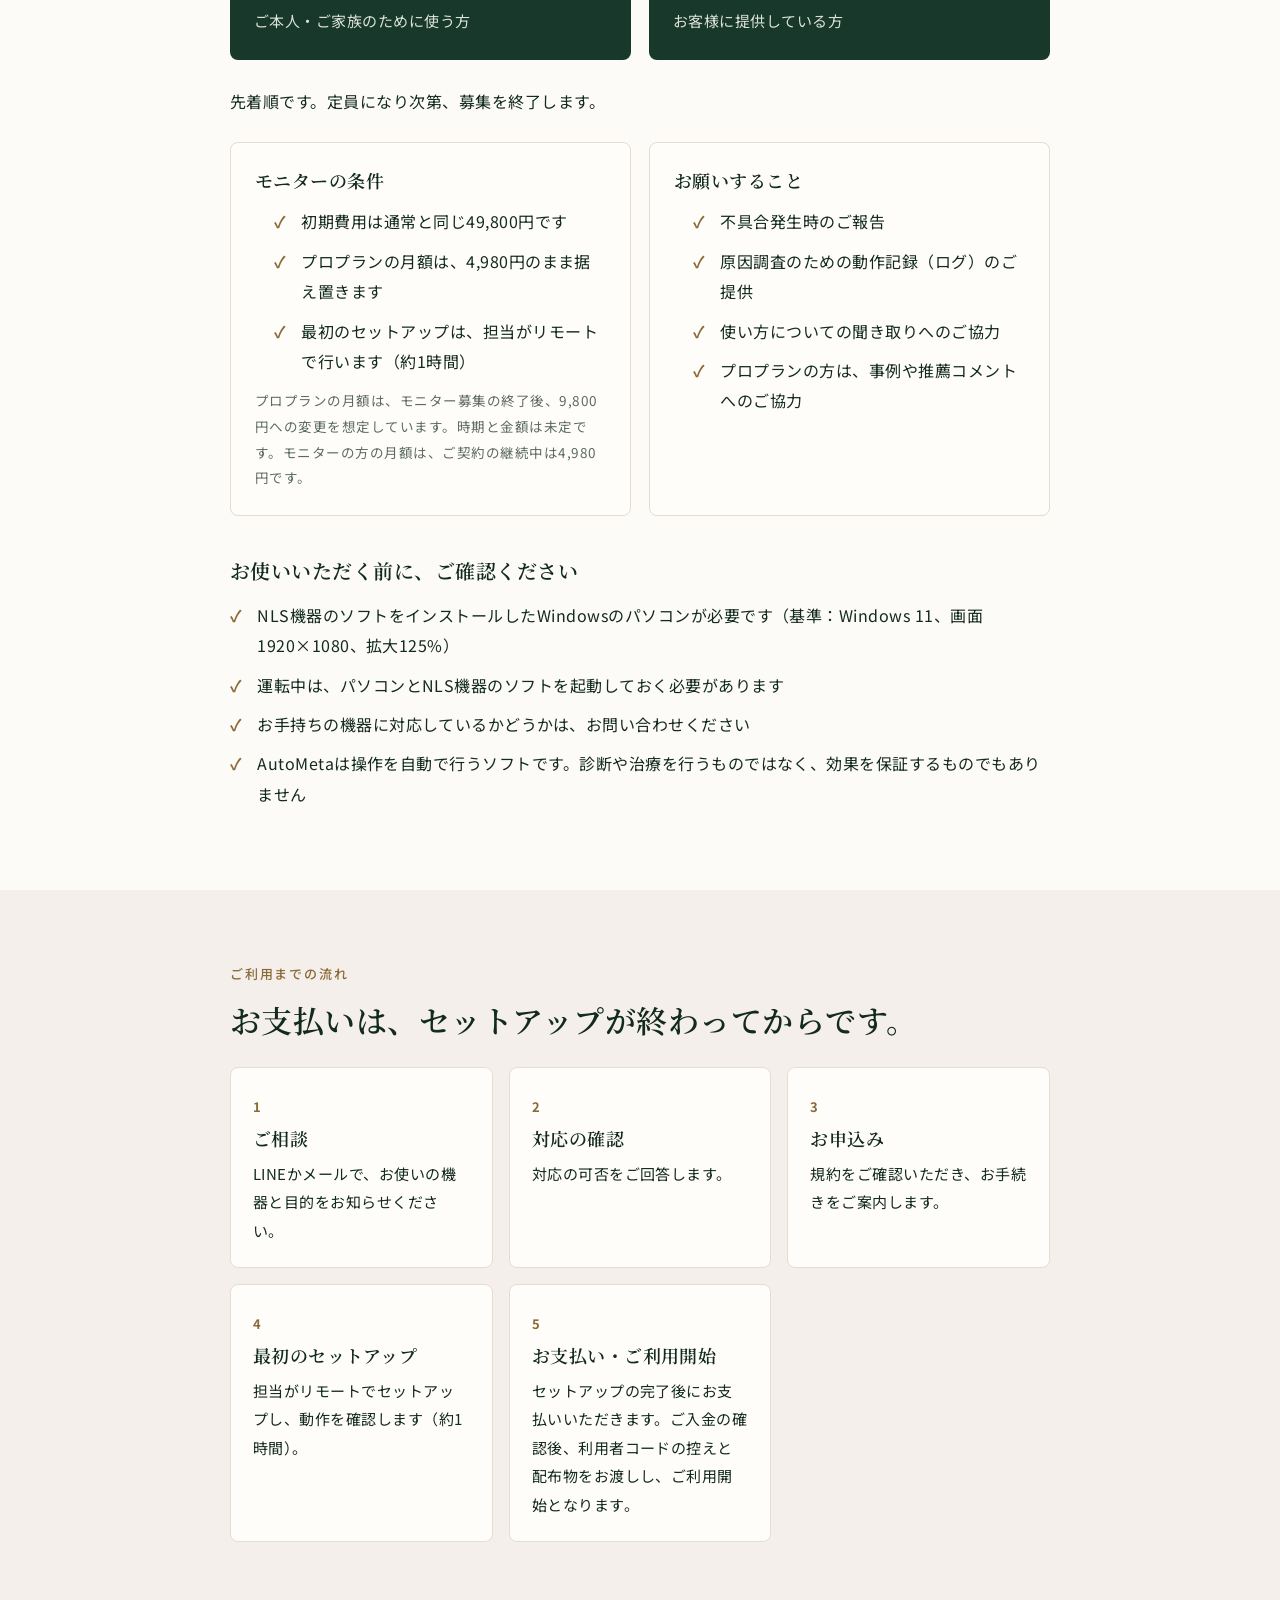
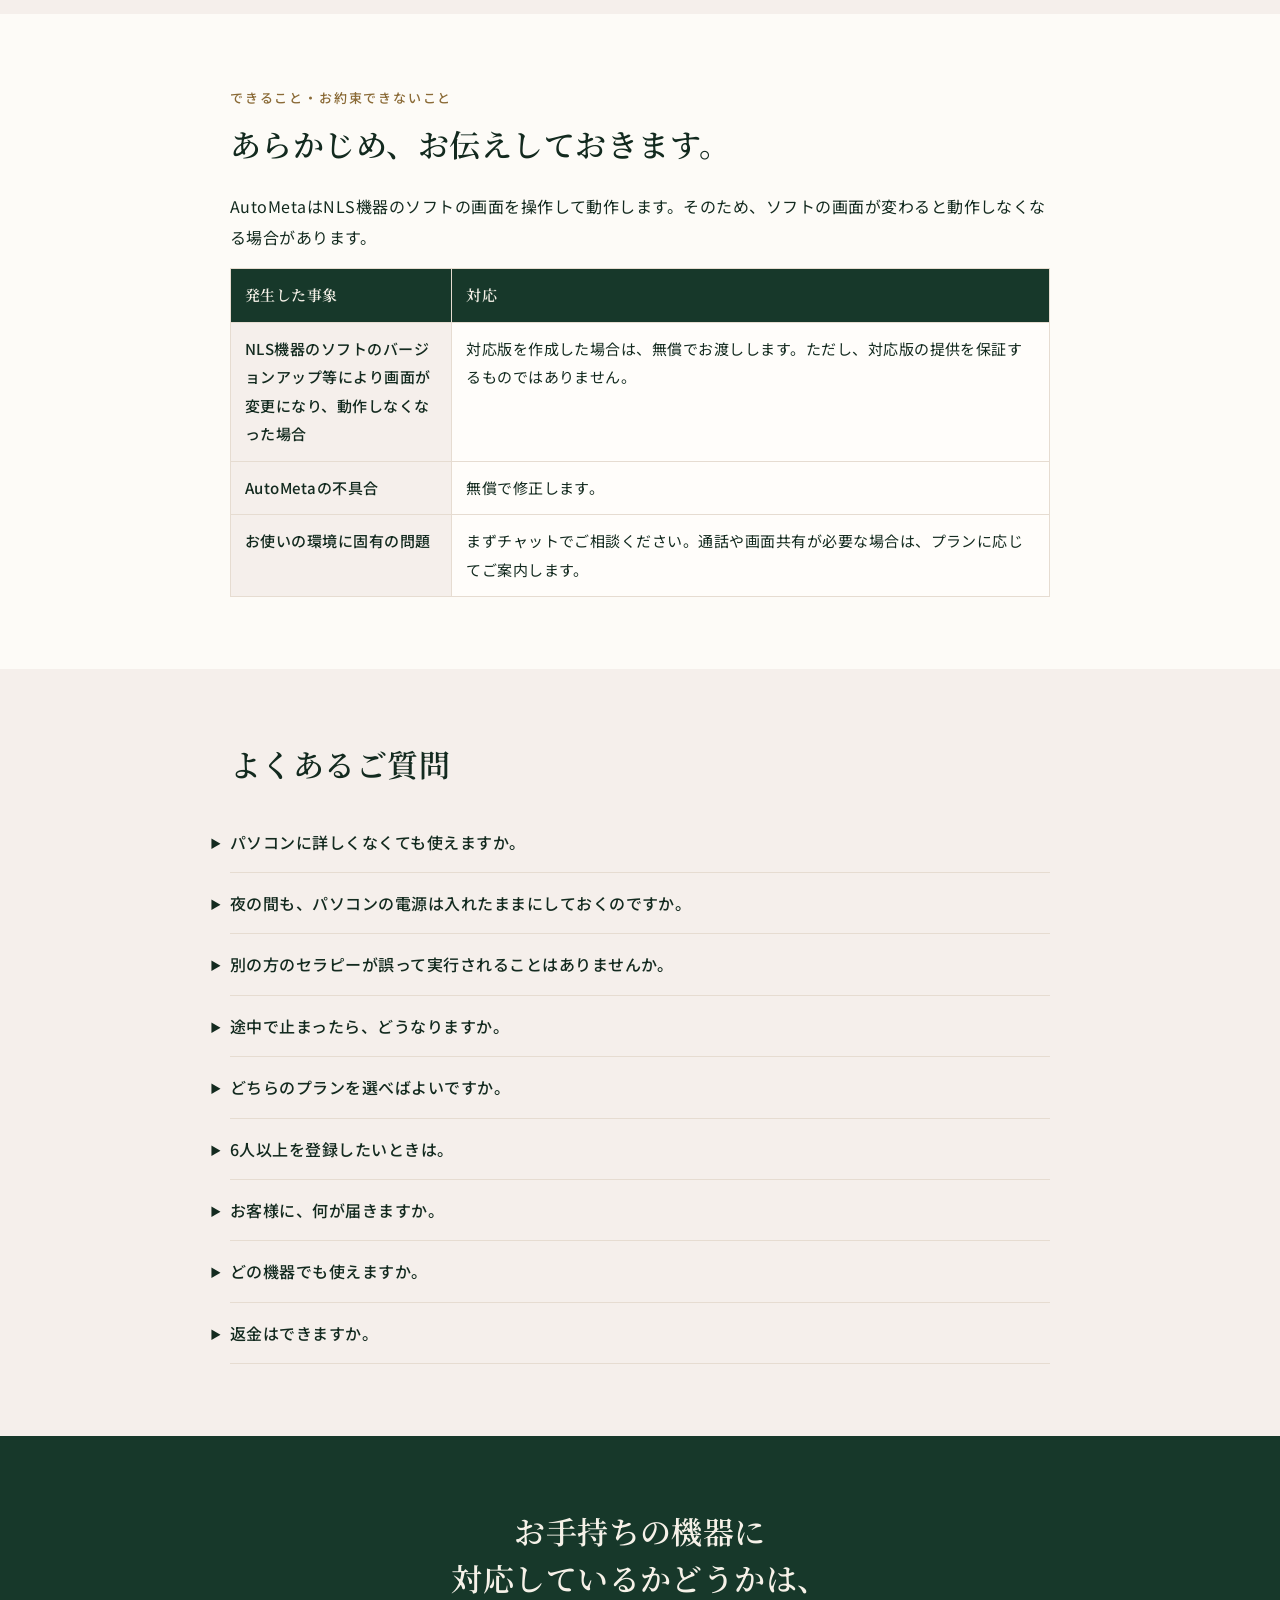
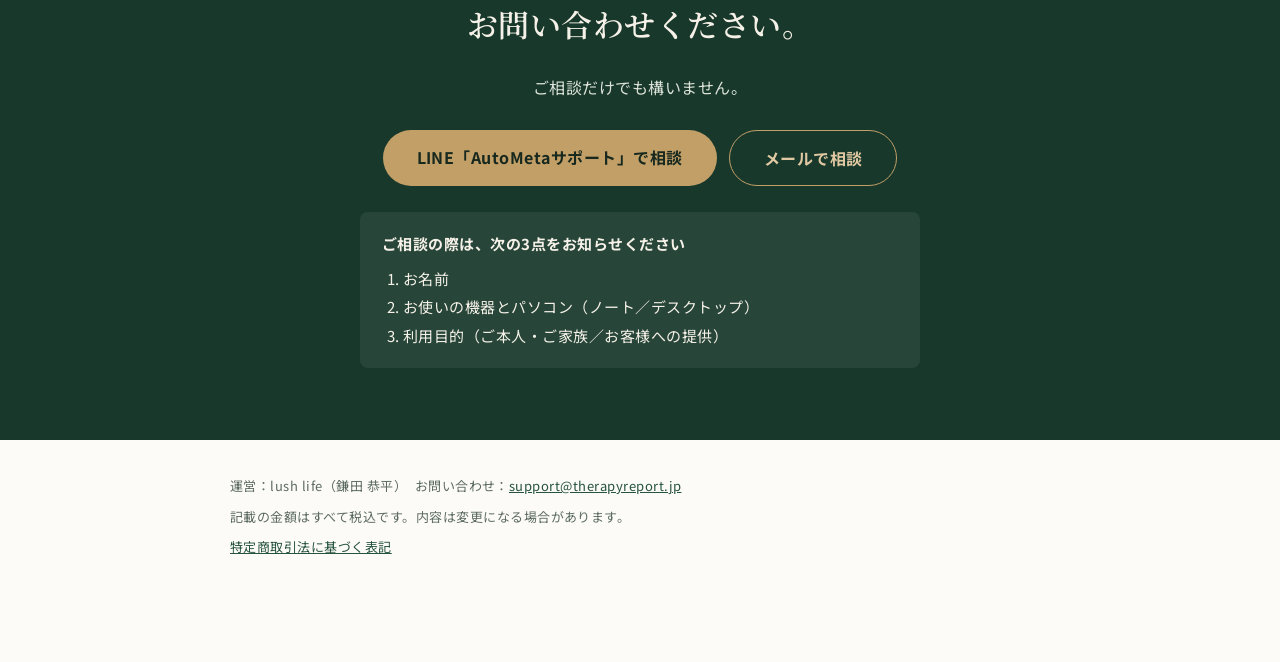
==== commit eb20fb2a: "fix(autometa-monitor): 表記を「担当が」に変更し、画面変更の説明を修正 Co-Authored-By: Claude Opus 5.5 <noreply@anthropic.co" ====
--- a/autometa-monitor/index.html
+++ b/autometa-monitor/index.html
@@ -266,7 +266,7 @@
         <ul class="check">
           <li>初期費用は通常と同じ49,800円です</li>
           <li>プロプランの月額は、4,980円のまま据え置きます</li>
-          <li>最初のセットアップは、開発者の鎌田がリモートで行います（約1時間）</li>
+          <li>最初のセットアップは、担当がリモートで行います（約1時間）</li>
         </ul>
         <p class="small" style="margin:12px 0 0">プロプランの月額は、モニター募集の終了後、9,800円への変更を想定しています。時期と金額は未定です。モニターの方の月額は、ご契約の継続中は4,980円です。</p>
       </div>
@@ -299,7 +299,7 @@
       <li><span class="when">1</span><h3>ご相談</h3><p>LINEかメールで、お使いの機器と目的をお知らせください。</p></li>
       <li><span class="when">2</span><h3>対応の確認</h3><p>対応の可否をご回答します。</p></li>
       <li><span class="when">3</span><h3>お申込み</h3><p>規約をご確認いただき、お手続きをご案内します。</p></li>
-      <li><span class="when">4</span><h3>最初のセットアップ</h3><p>鎌田がリモートでセットアップし、動作を確認します（約1時間）。</p></li>
+      <li><span class="when">4</span><h3>最初のセットアップ</h3><p>担当がリモートでセットアップし、動作を確認します（約1時間）。</p></li>
       <li><span class="when">5</span><h3>お支払い・ご利用開始</h3><p>セットアップの完了後にお支払いいただきます。ご入金の確認後、利用者コードの控えと配布物をお渡しし、ご利用開始となります。</p></li>
     </ol>
   </div>
@@ -314,7 +314,7 @@
     <table class="compare">
       <thead><tr><th>発生した事象</th><th colspan="2">対応</th></tr></thead>
       <tbody>
-        <tr><th>NLS機器のソフトの画面が変わり、動作しなくなった場合</th><td colspan="2">対応版を作成した場合は、無償でお渡しします。ただし、対応版の提供を保証するものではありません。</td></tr>
+        <tr><th>NLS機器のソフトのバージョンアップ等により画面が変更になり、動作しなくなった場合</th><td colspan="2">対応版を作成した場合は、無償でお渡しします。ただし、対応版の提供を保証するものではありません。</td></tr>
         <tr><th>AutoMetaの不具合</th><td colspan="2">無償で修正します。</td></tr>
         <tr><th>お使いの環境に固有の問題</th><td colspan="2">まずチャットでご相談ください。通話や画面共有が必要な場合は、プランに応じてご案内します。</td></tr>
       </tbody>
@@ -326,14 +326,14 @@
 <section class="alt">
   <div class="wrap">
     <h2>よくあるご質問</h2>
-    <details><summary>パソコンに詳しくなくても使えますか。</summary><p>最初のセットアップは初期費用に含まれており、鎌田がリモートで行います。日々の操作は、予定の登録と運転の開始が中心です。</p></details>
+    <details><summary>パソコンに詳しくなくても使えますか。</summary><p>最初のセットアップは初期費用に含まれており、担当がリモートで行います。日々の操作は、予定の登録と運転の開始が中心です。</p></details>
     <details><summary>夜の間も、パソコンの電源は入れたままにしておくのですか。</summary><p>はい。運転中は、パソコンとNLS機器のソフトを起動しておく必要があります。ノートパソコンは、閉じても停止しないように設定します。</p></details>
     <details><summary>別の方のセラピーが誤って実行されることはありませんか。</summary><p>実行の前に、画面のお名前と予定のお名前を照合し、一致しない場合は実行しません。</p></details>
     <details><summary>途中で止まったら、どうなりますか。</summary><p>「確認待ち」の画面に残ります。プロプランでは、LINEやメールで通知を受け取ることもできます。</p></details>
     <details><summary>どちらのプランを選べばよいですか。</summary><p>ご本人・ご家族のためにご利用の場合はスタンダードプラン、対価を得てお客様に提供する場合はプロプランです。お迷いの場合は、ご相談ください。</p></details>
     <details><summary>6人以上を登録したいときは。</summary><p>プロプランをお選びください。スタンダードプランはパソコン1台につき5人までです。</p></details>
     <details><summary>お客様に、何が届きますか。</summary><p>プロプランでは、実施完了のお知らせをLINEまたはメールで送信できます。文面には、効果や効能に関する内容を含めていません。</p></details>
-    <details><summary>どの機器でも使えますか。</summary><p>機器によって異なります。お手持ちの機器に対応しているかどうかは、お問い合わせください。対応している機器は、鎌田がリモートでセットアップします。</p></details>
+    <details><summary>どの機器でも使えますか。</summary><p>機器によって異なります。お手持ちの機器に対応しているかどうかは、お問い合わせください。対応している機器は、担当がリモートでセットアップします。</p></details>
     <details><summary>返金はできますか。</summary><p>お支払いは、セットアップが終わり、ソフトをお渡しするときです。動作を確認したあとにお支払いいただくため、お支払い後の返品・返金はできません。</p></details>
   </div>
 </section>
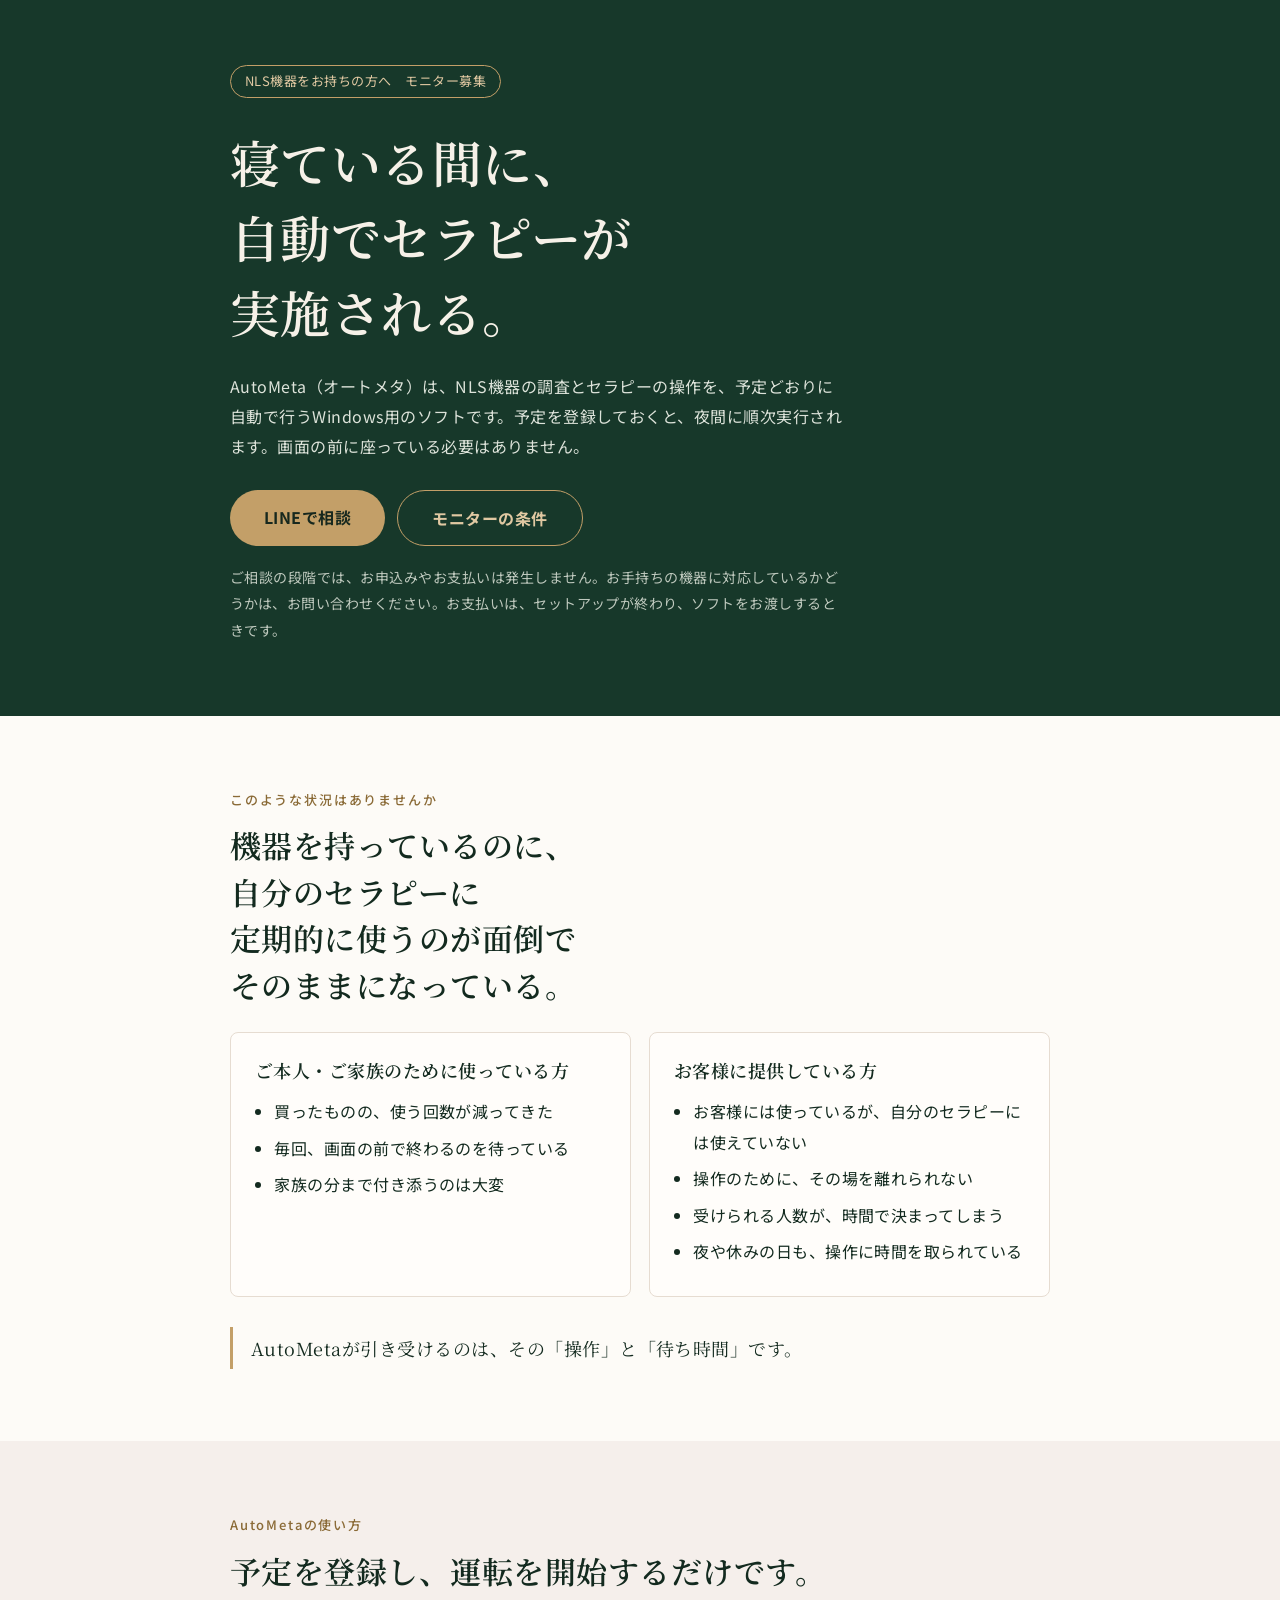
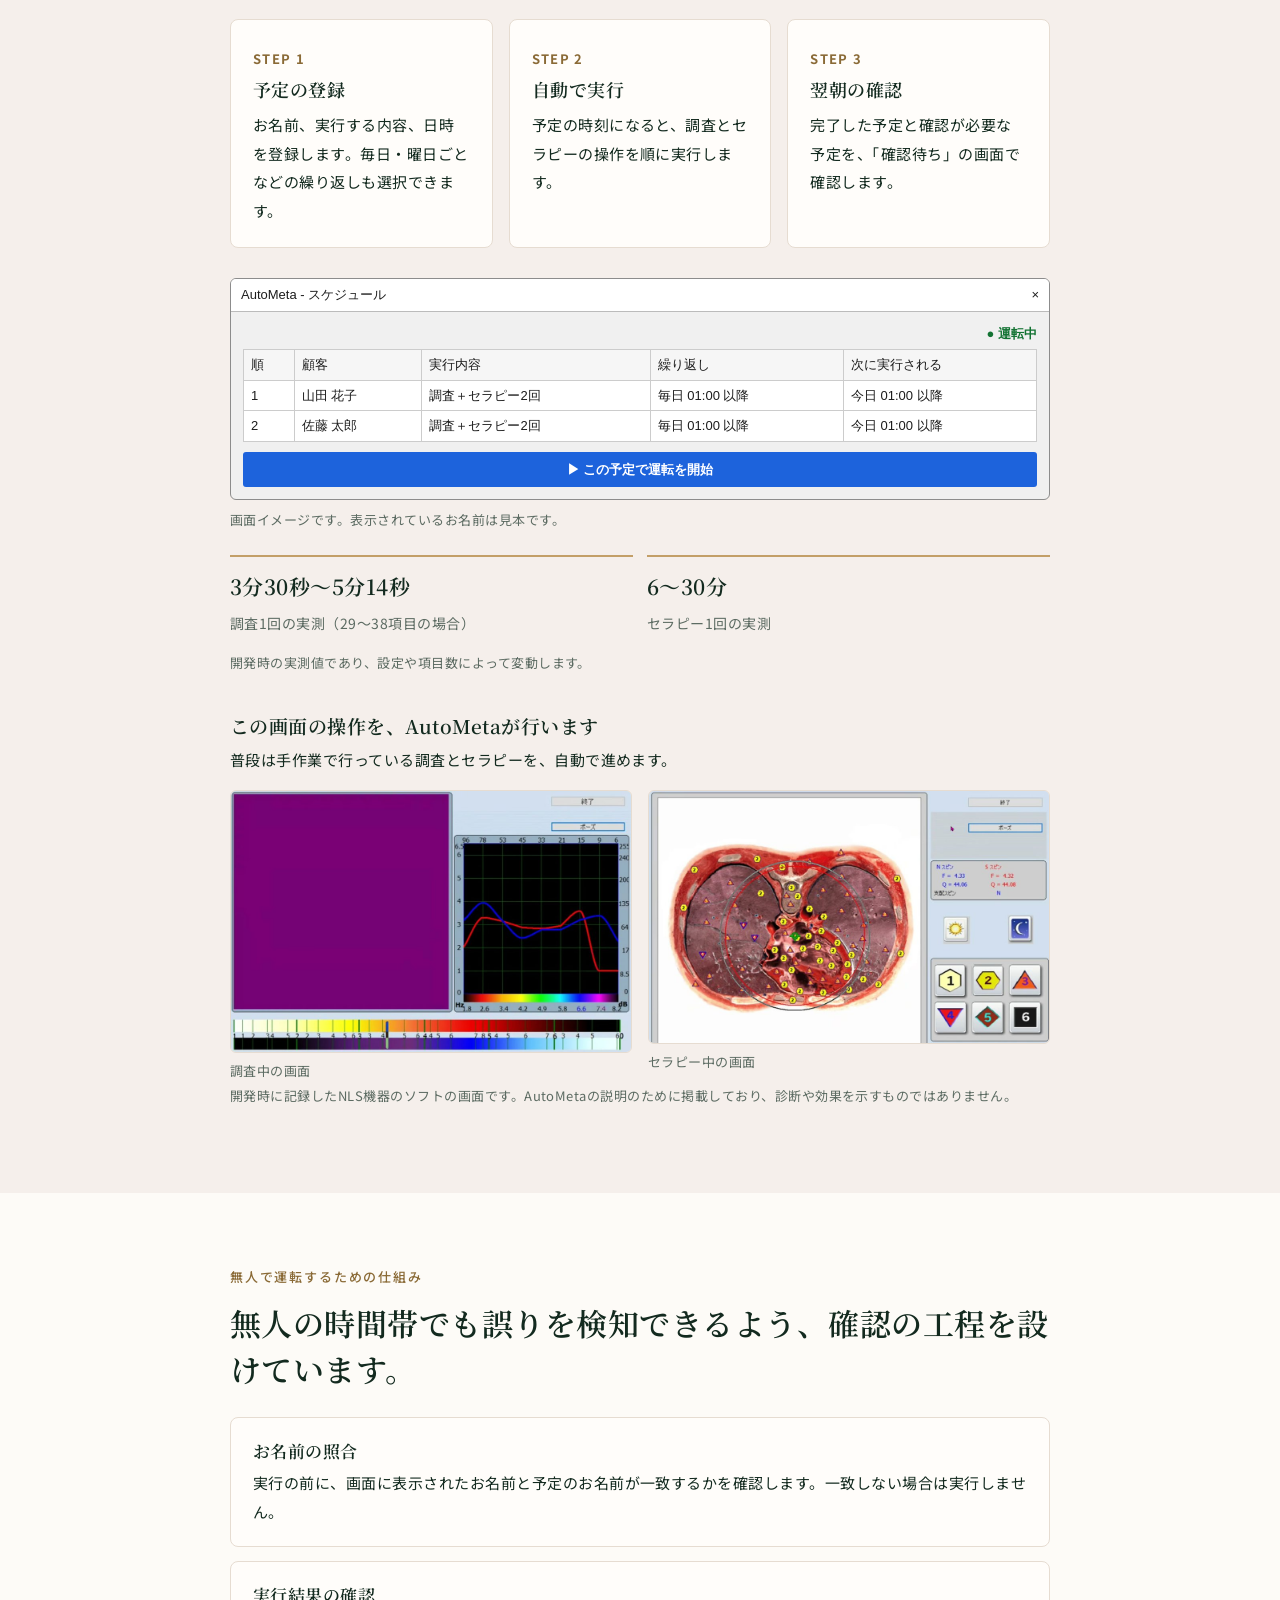
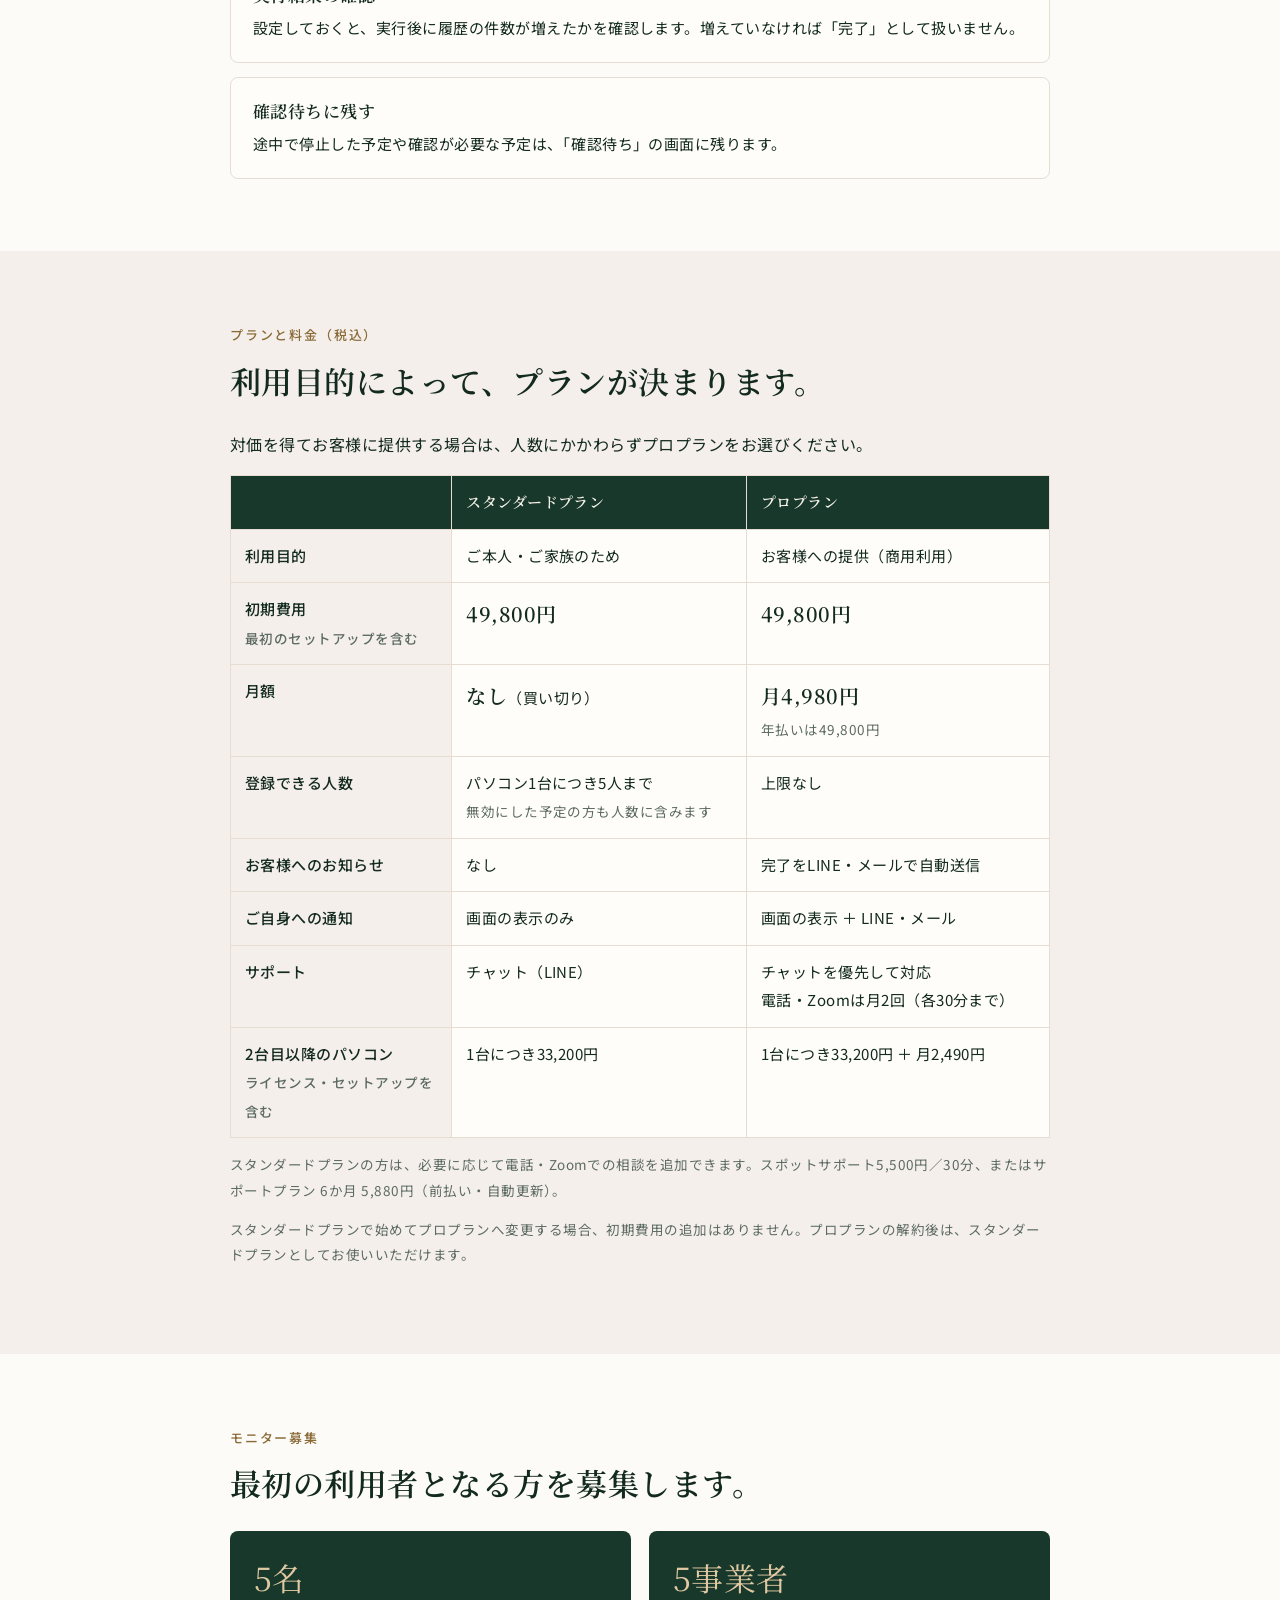
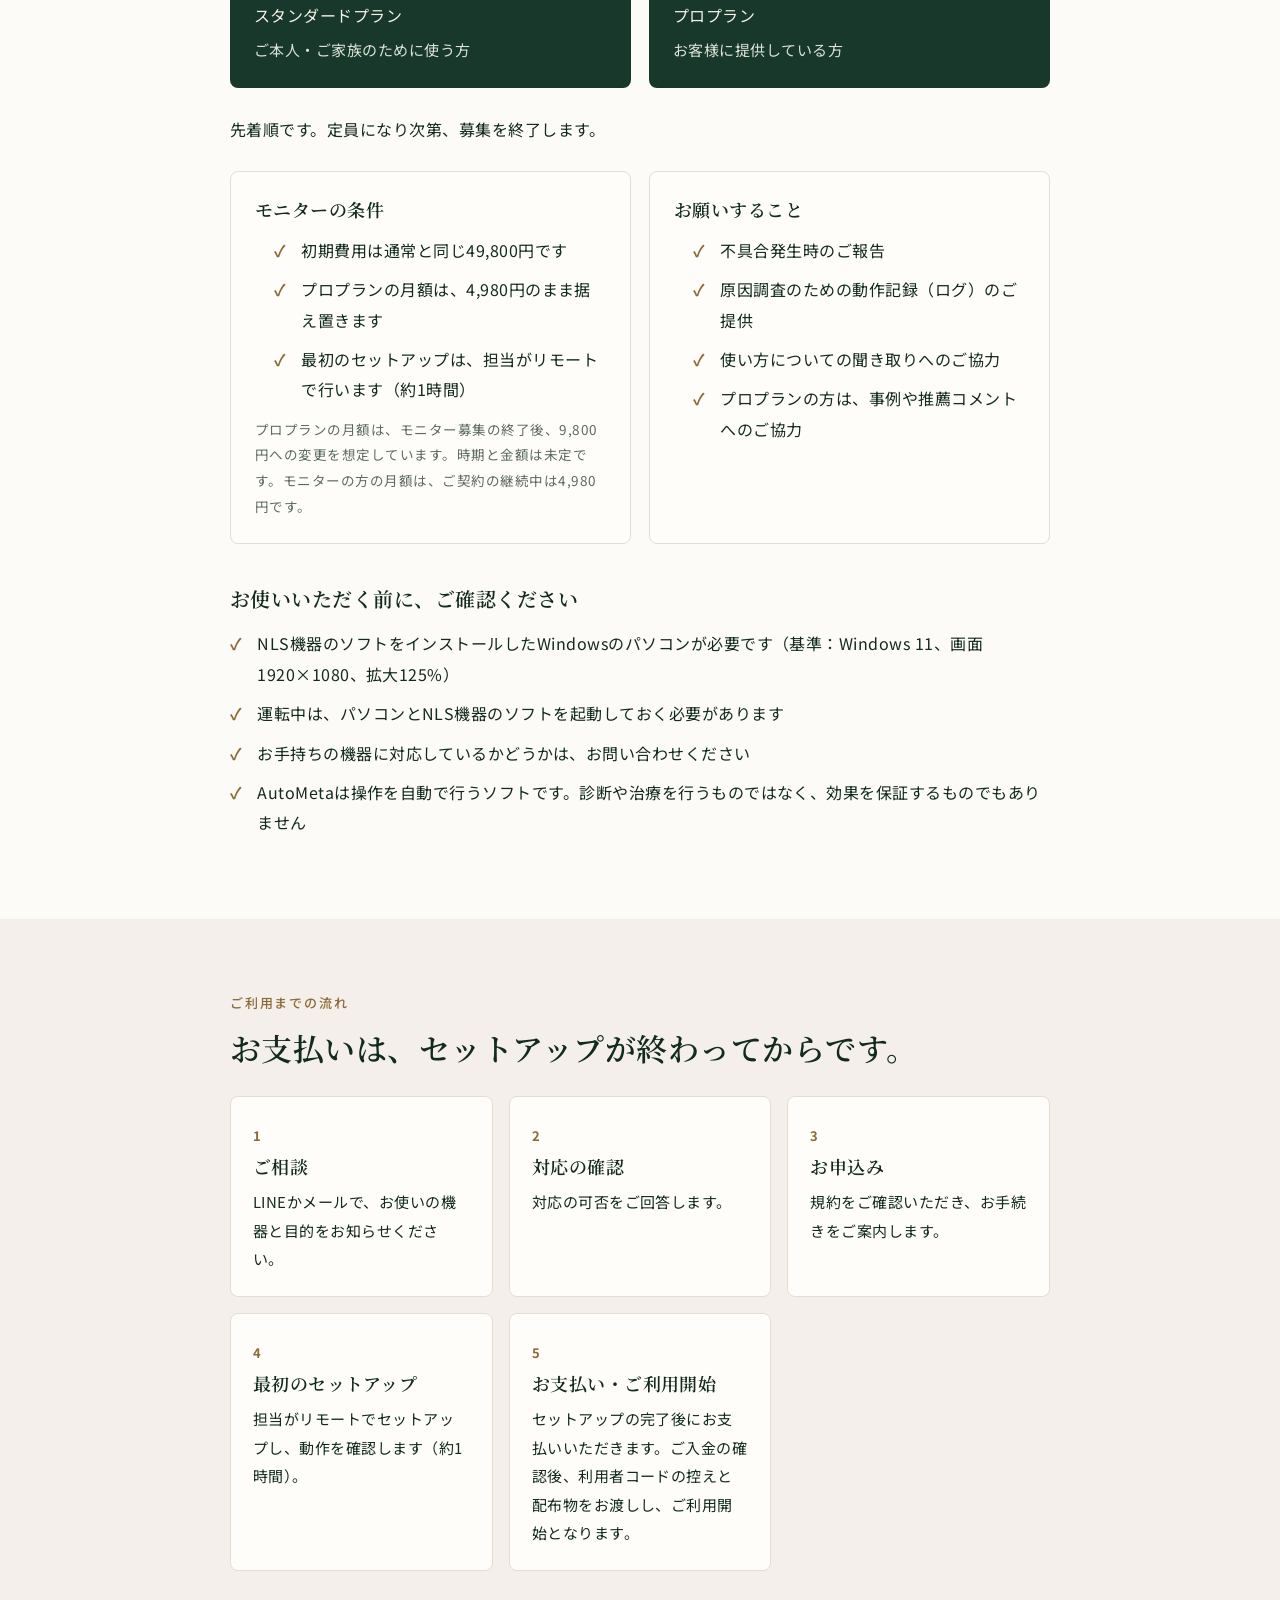
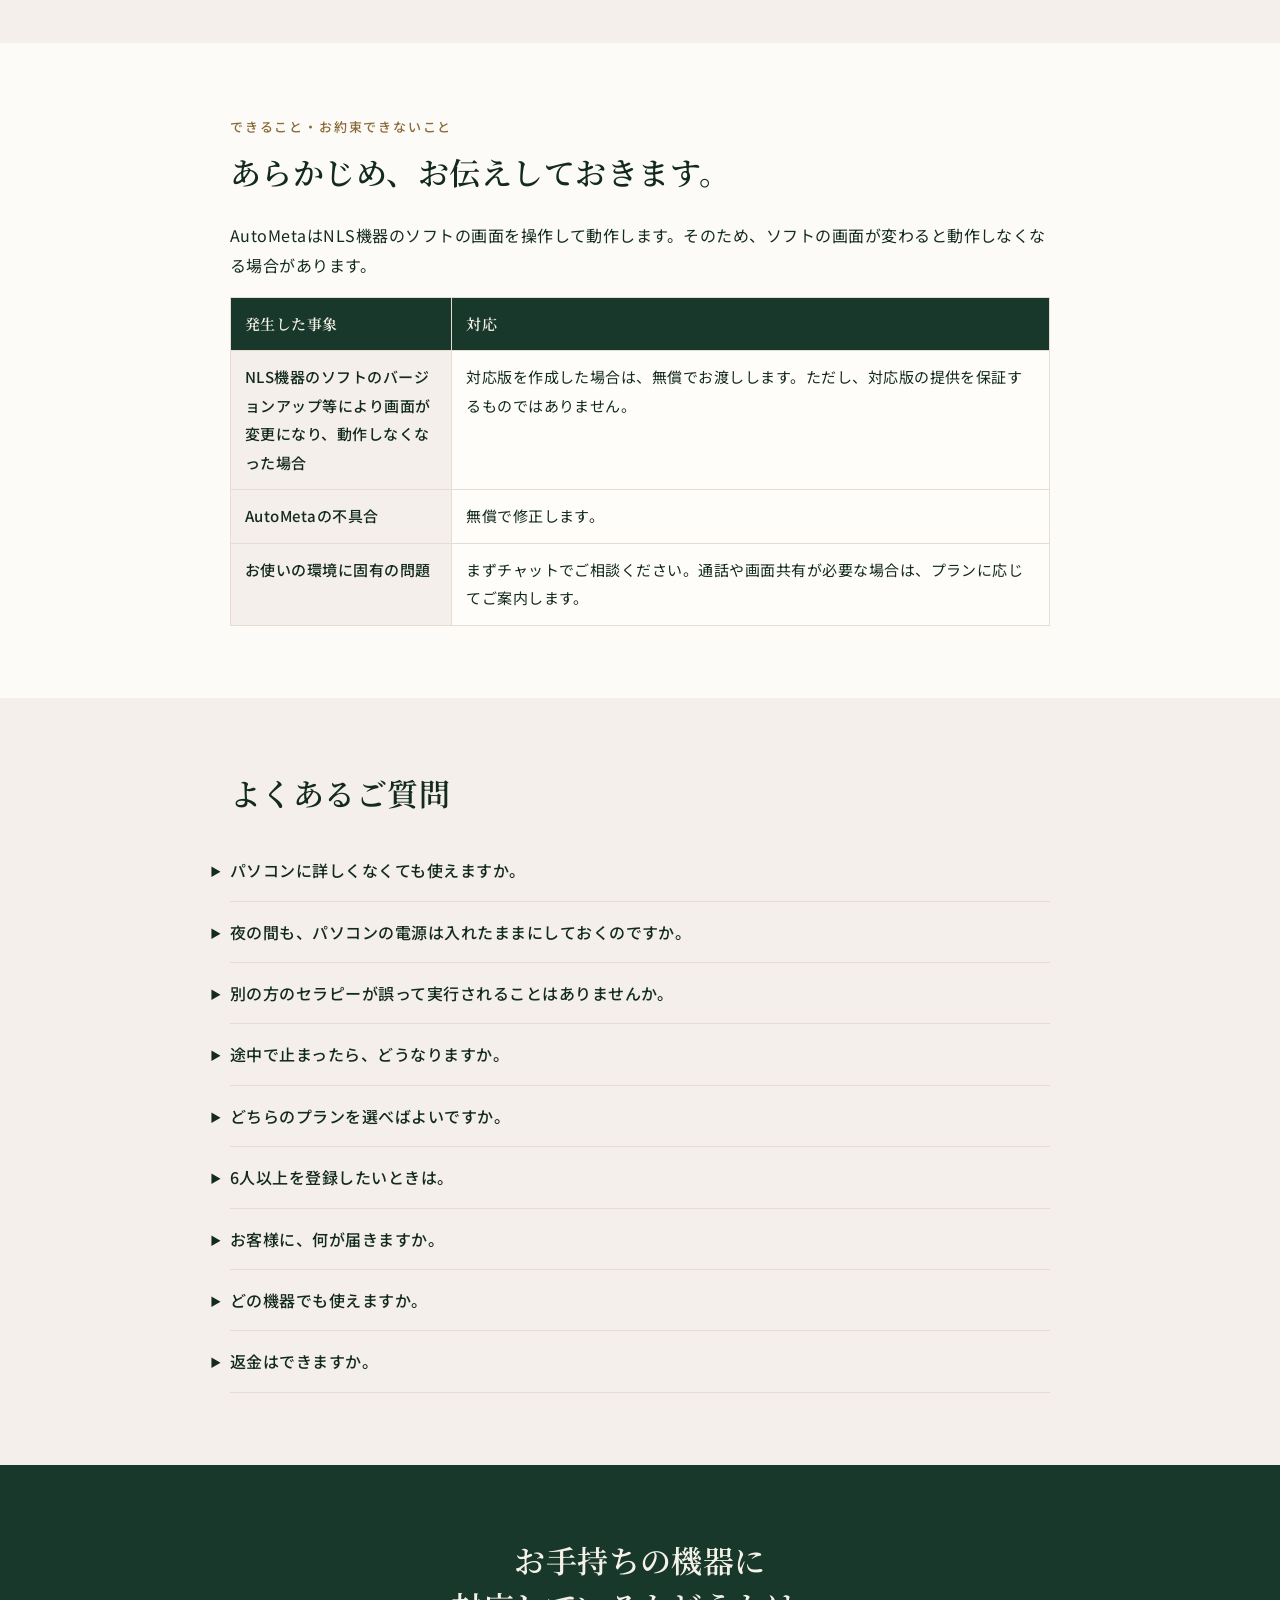
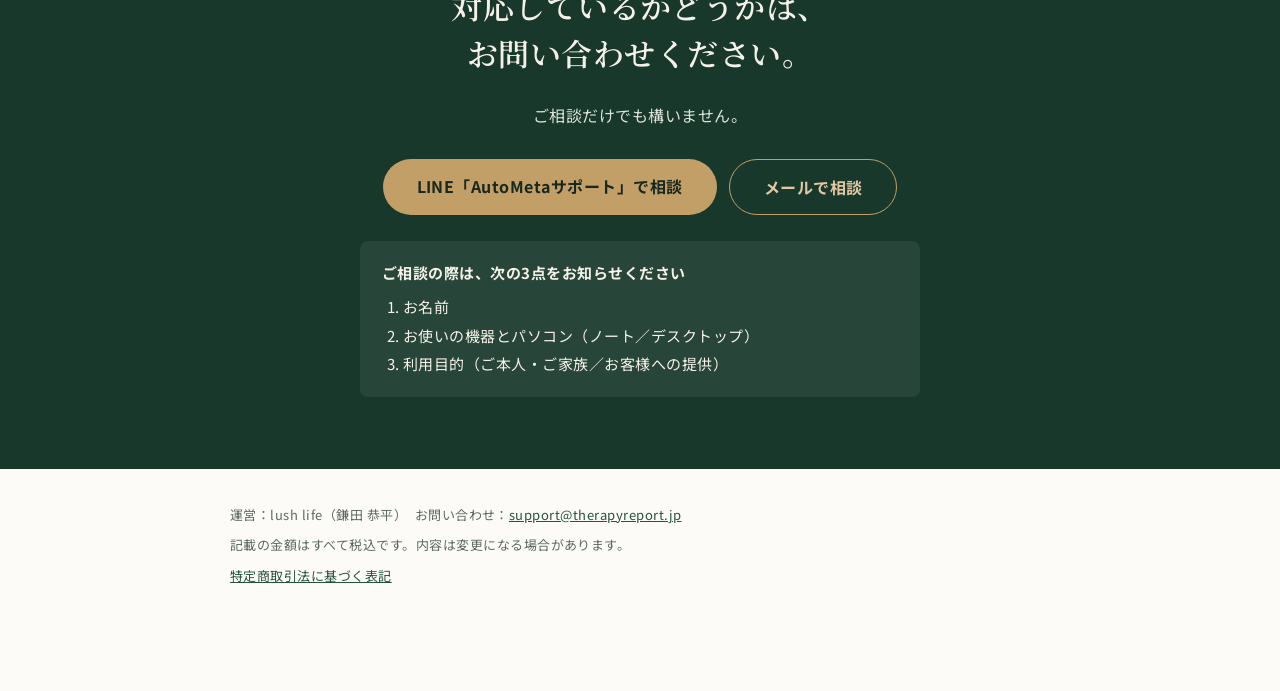
==== commit f54d9756: "fix(autometa-monitor): 2台目以降の項目名にライセンスとセットアップを含むと明記 Co-Authored-By: Claude Opus 5.5 <noreply@anthrop" ====
--- a/autometa-monitor/index.html
+++ b/autometa-monitor/index.html
@@ -241,7 +241,7 @@
         <tr><th>お客様へのお知らせ</th><td>なし</td><td>完了をLINE・メールで自動送信</td></tr>
         <tr><th>ご自身への通知</th><td>画面の表示のみ</td><td>画面の表示 ＋ LINE・メール</td></tr>
         <tr><th>サポート</th><td>チャット（LINE）</td><td>チャットを優先して対応<br>電話・Zoomは月2回（各30分まで）</td></tr>
-        <tr><th>2台目以降のパソコンへのセットアップ</th><td>1台につき33,200円</td><td>1台につき33,200円 ＋ 月2,490円</td></tr>
+        <tr><th>2台目以降のパソコン<br><span class="small">ライセンス・セットアップを含む</span></th><td>1台につき33,200円</td><td>1台につき33,200円 ＋ 月2,490円</td></tr>
       </tbody>
     </table>
     </div>
@@ -327,10 +327,10 @@
   <div class="wrap">
     <h2>よくあるご質問</h2>
     <details><summary>パソコンに詳しくなくても使えますか。</summary><p>最初のセットアップは初期費用に含まれており、担当がリモートで行います。日々の操作は、予定の登録と運転の開始が中心です。</p></details>
-    <details><summary>夜の間も、パソコンの電源は入れたままにしておくのですか。</summary><p>はい。運転中は、パソコンとNLS機器のソフトを起動しておく必要があります。ノートパソコンは、閉じても停止しないように設定します。</p></details>
+    <details><summary>夜の間も、パソコンの電源は入れたままにしておくのですか。</summary><p>はい。運転中は、パソコンとNLS機器のソフトを起動しておく必要があります。ノートパソコンは、閉じると基本的に停止するため、運転中は閉じないでください。</p></details>
     <details><summary>別の方のセラピーが誤って実行されることはありませんか。</summary><p>実行の前に、画面のお名前と予定のお名前を照合し、一致しない場合は実行しません。</p></details>
     <details><summary>途中で止まったら、どうなりますか。</summary><p>「確認待ち」の画面に残ります。プロプランでは、LINEやメールで通知を受け取ることもできます。</p></details>
-    <details><summary>どちらのプランを選べばよいですか。</summary><p>ご本人・ご家族のためにご利用の場合はスタンダードプラン、対価を得てお客様に提供する場合はプロプランです。お迷いの場合は、ご相談ください。</p></details>
+    <details><summary>どちらのプランを選べばよいですか。</summary><p>ご本人・ご家族のためにご利用の場合はスタンダードプラン、対価を得てお客様に提供する場合はプロプランです。迷われる場合は、ご相談ください。</p></details>
     <details><summary>6人以上を登録したいときは。</summary><p>プロプランをお選びください。スタンダードプランはパソコン1台につき5人までです。</p></details>
     <details><summary>お客様に、何が届きますか。</summary><p>プロプランでは、実施完了のお知らせをLINEまたはメールで送信できます。文面には、効果や効能に関する内容を含めていません。</p></details>
     <details><summary>どの機器でも使えますか。</summary><p>機器によって異なります。お手持ちの機器に対応しているかどうかは、お問い合わせください。対応している機器は、担当がリモートでセットアップします。</p></details>
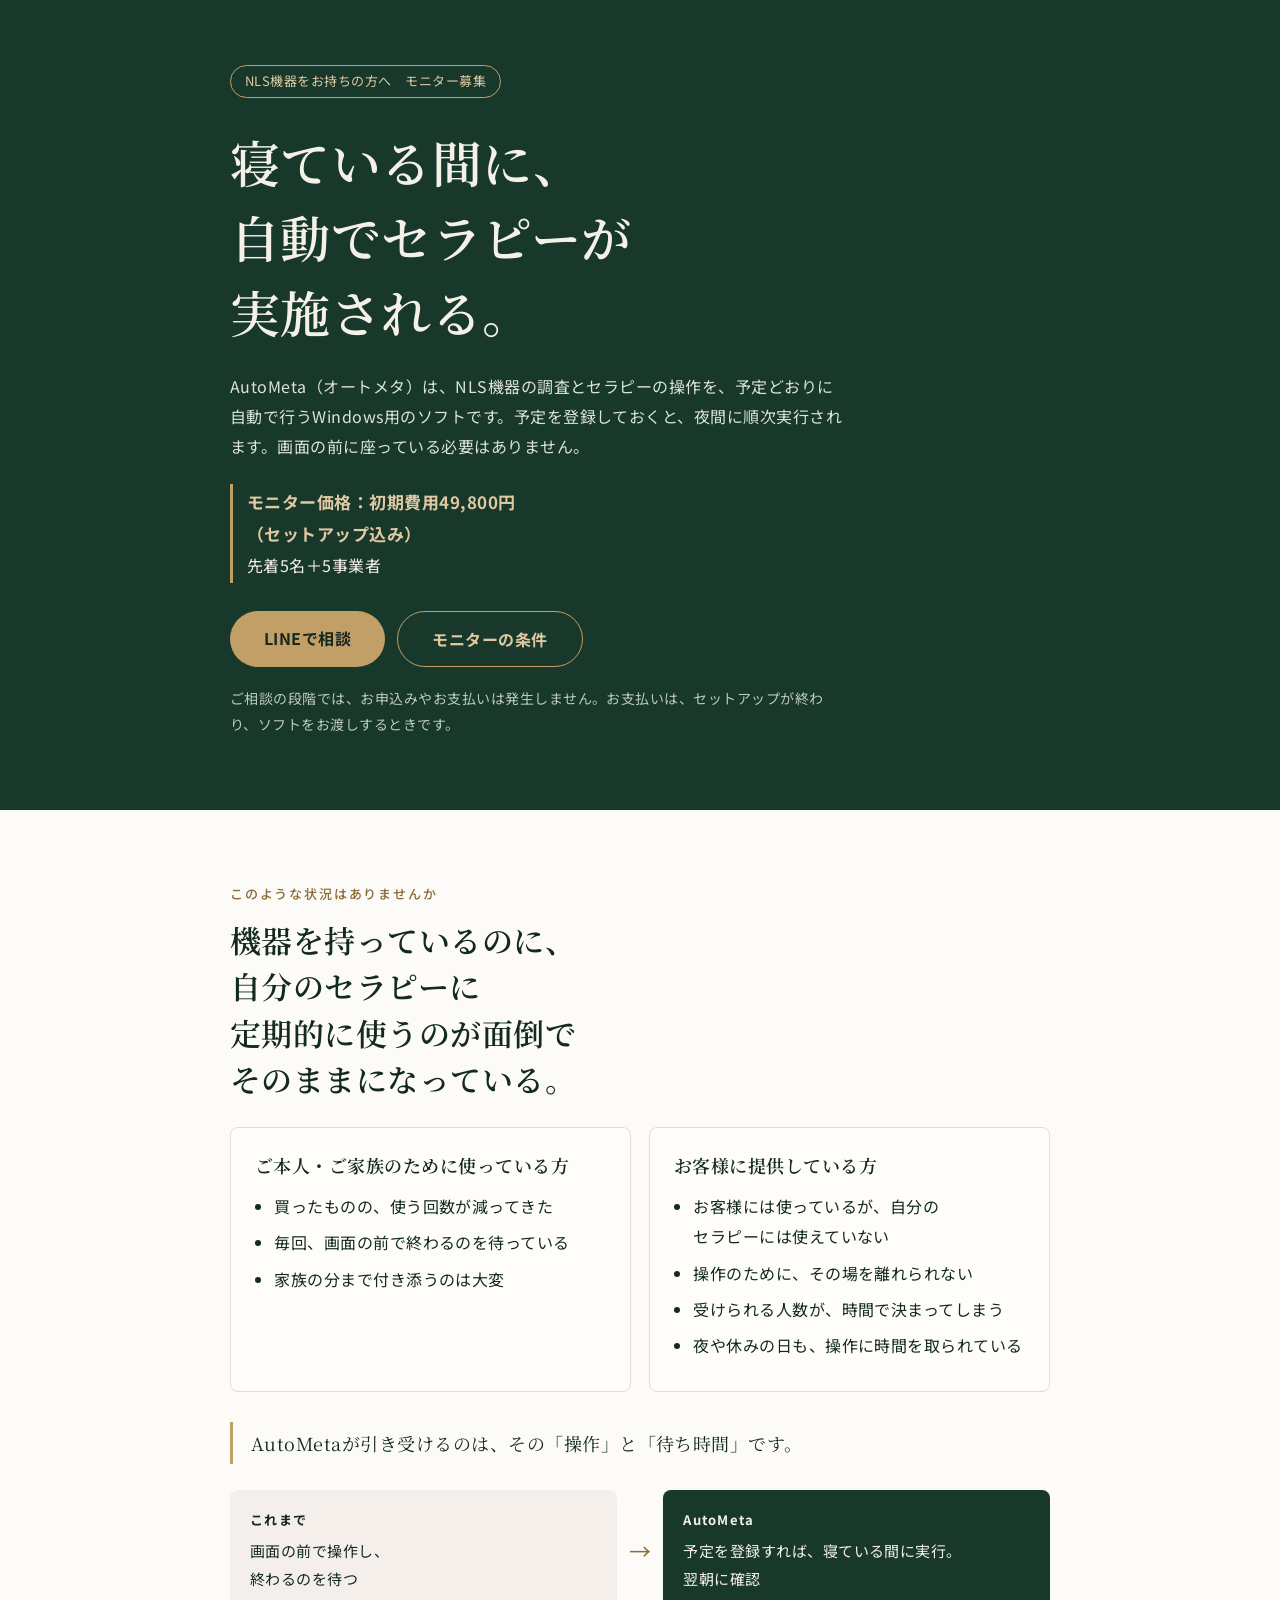
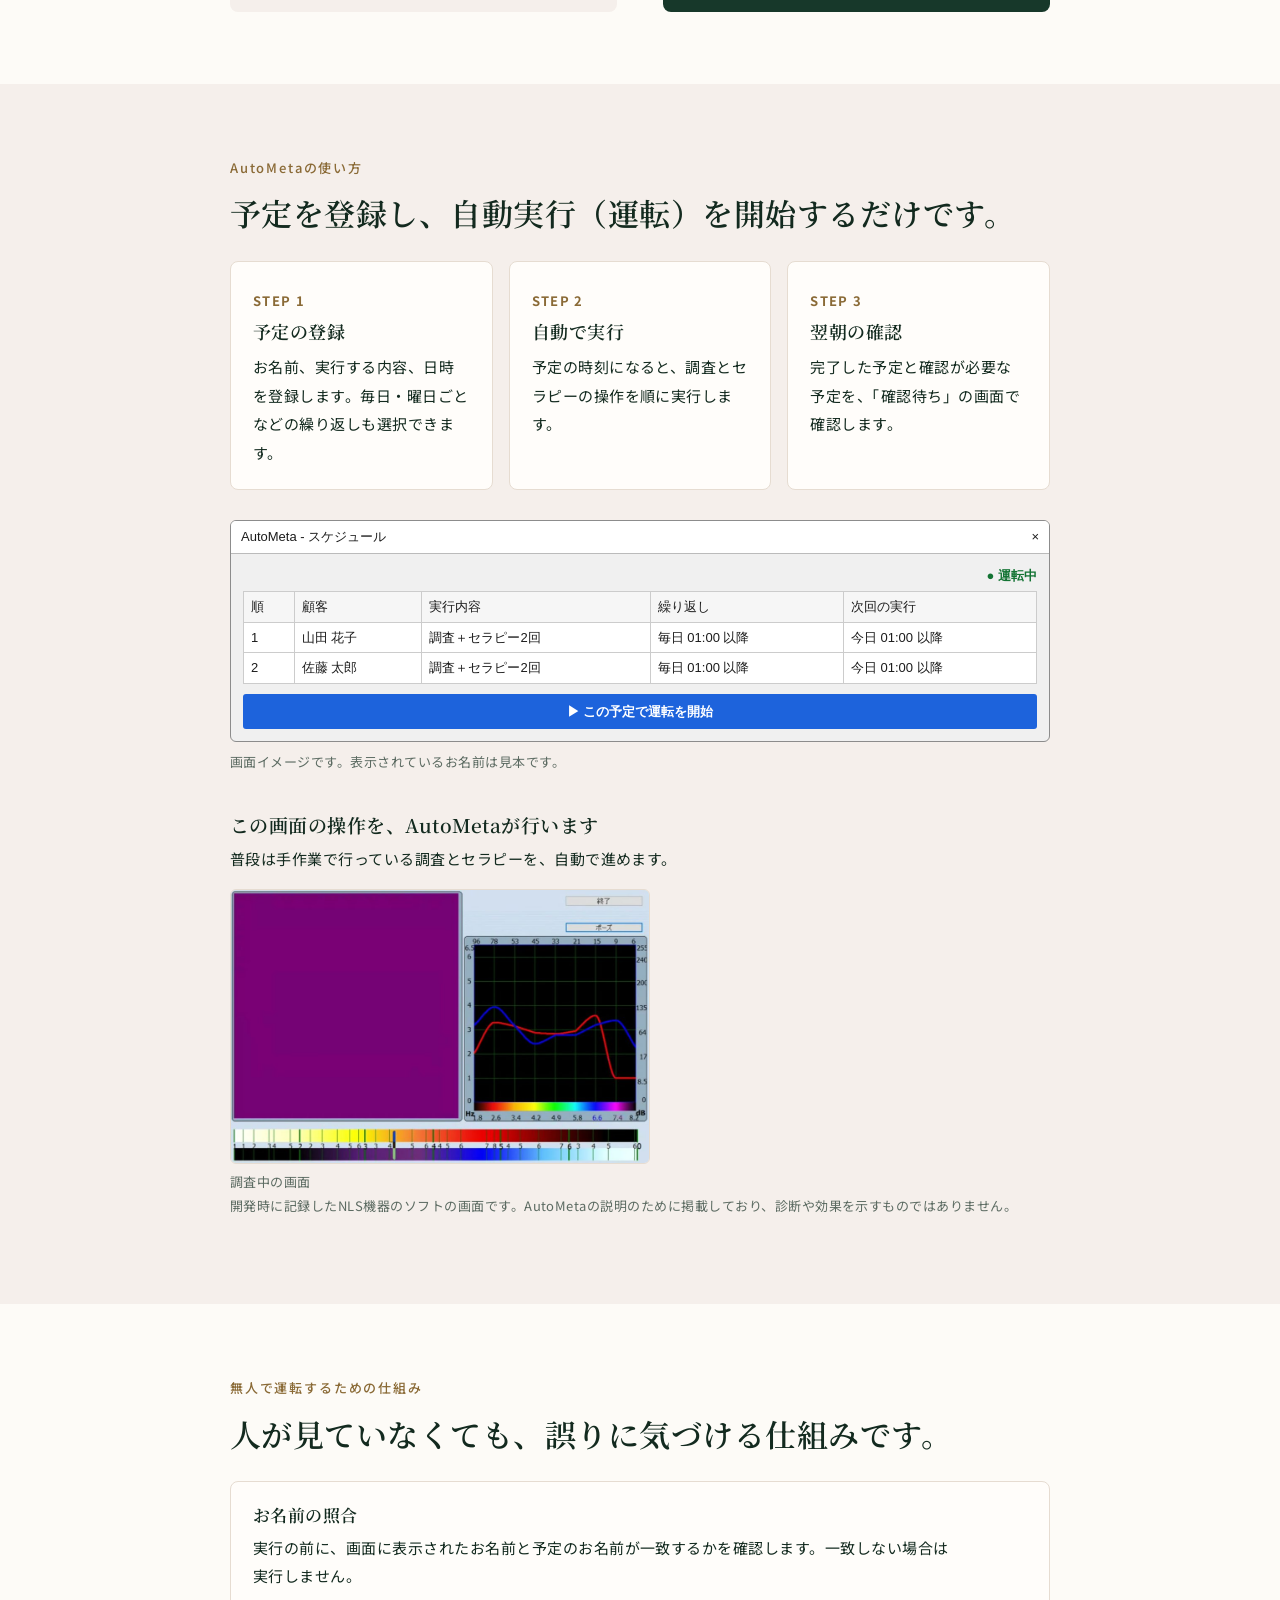
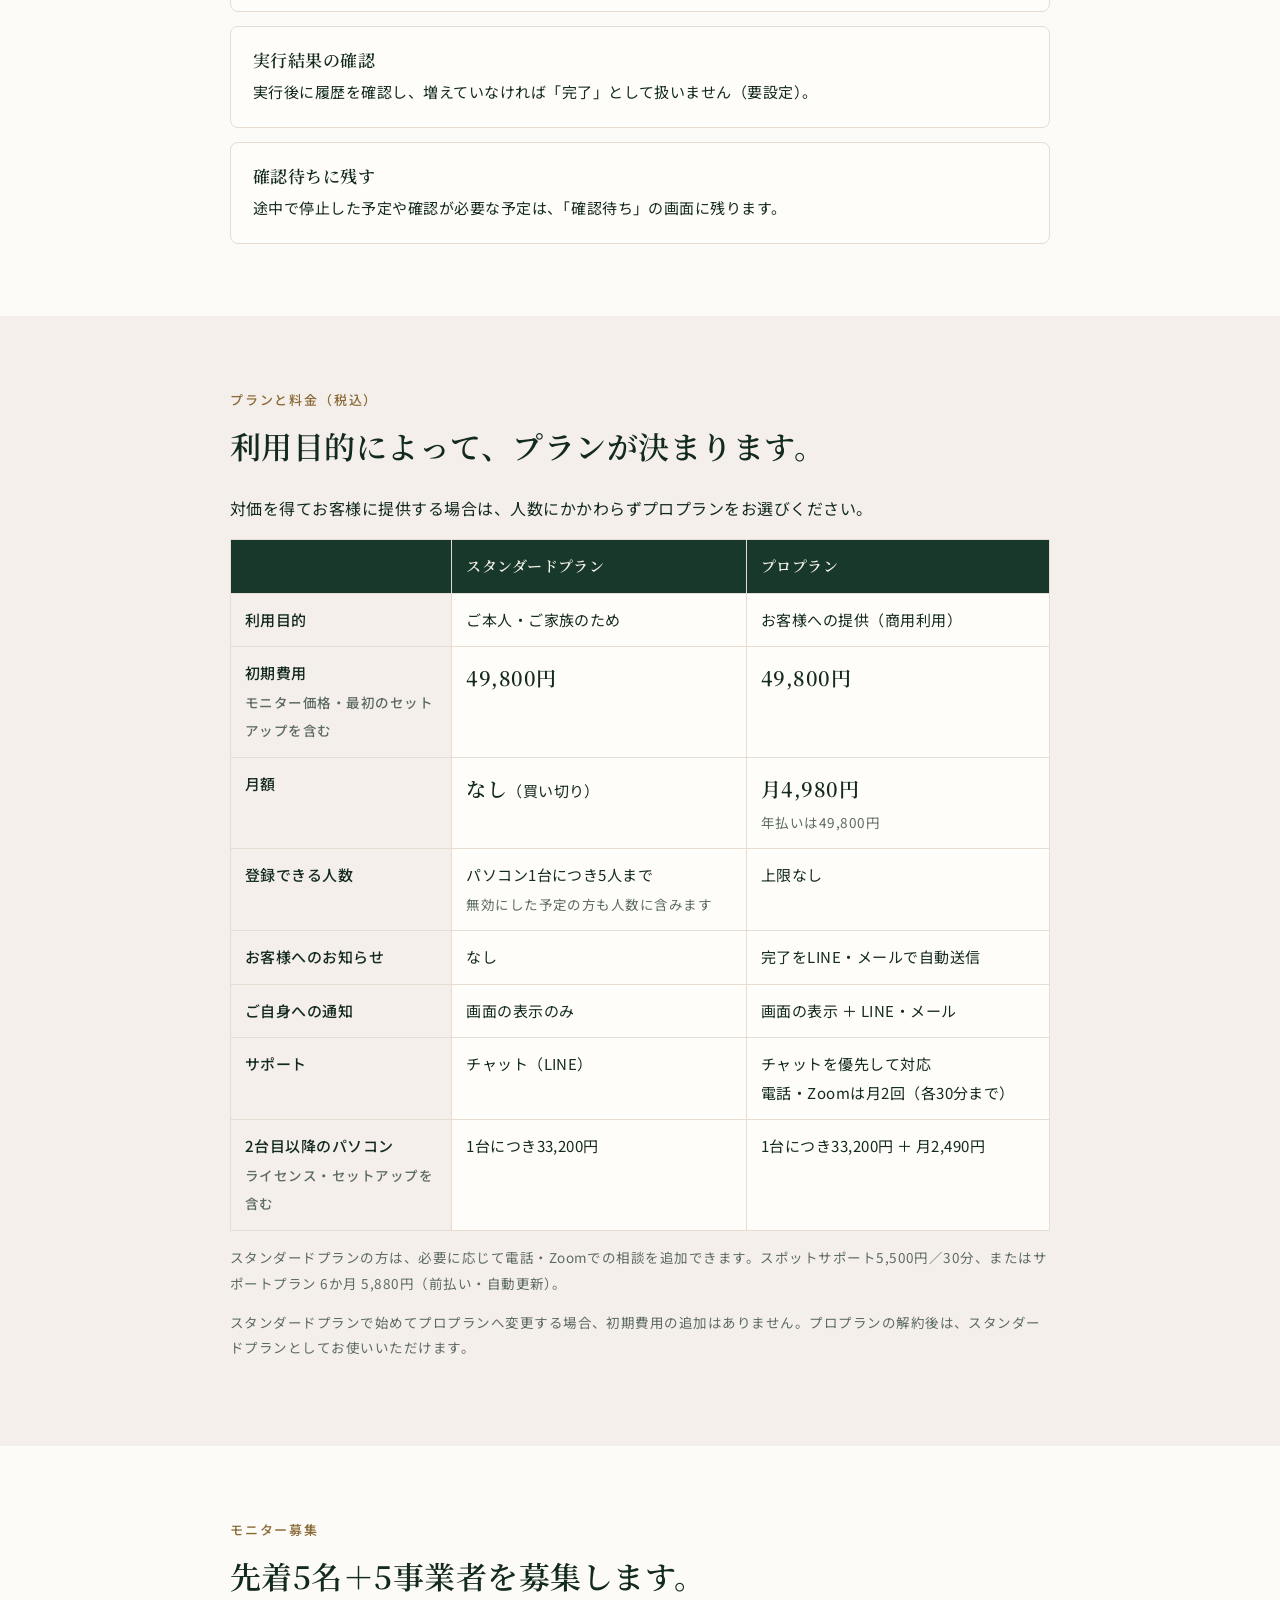
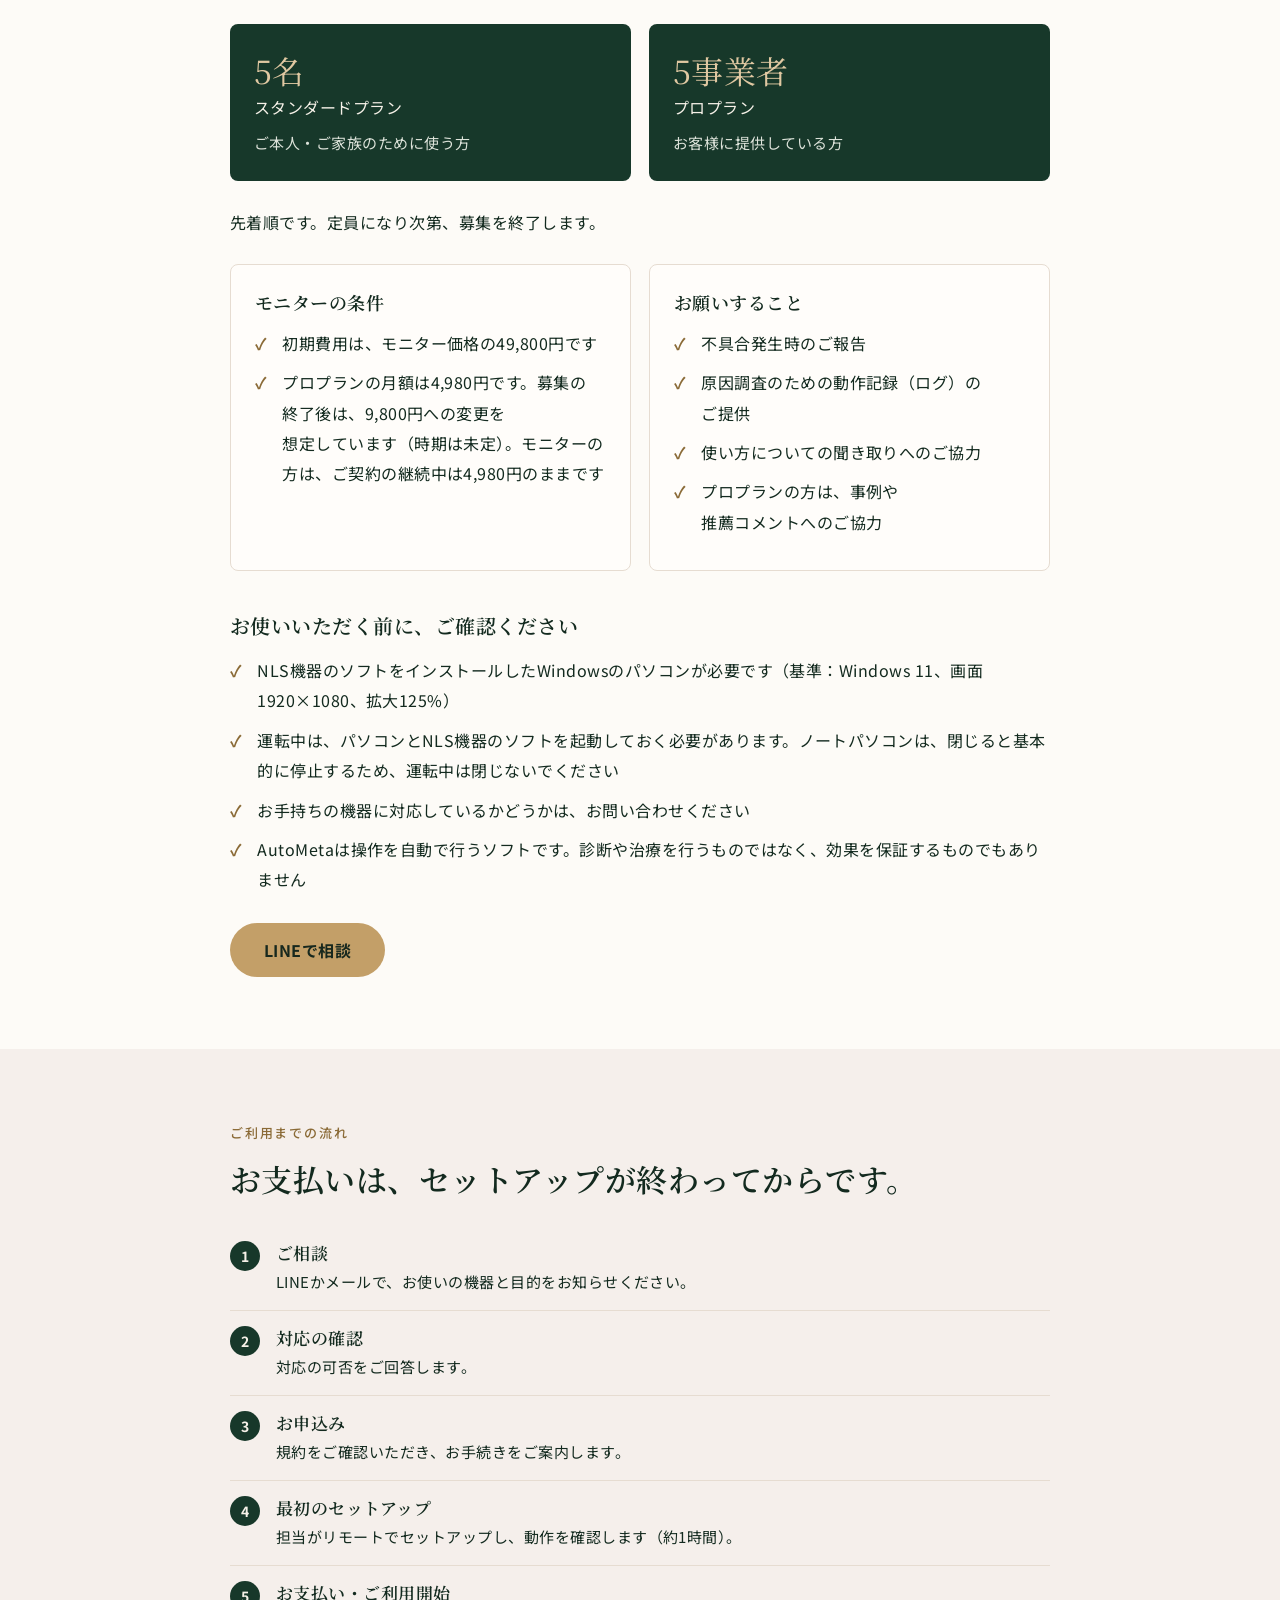
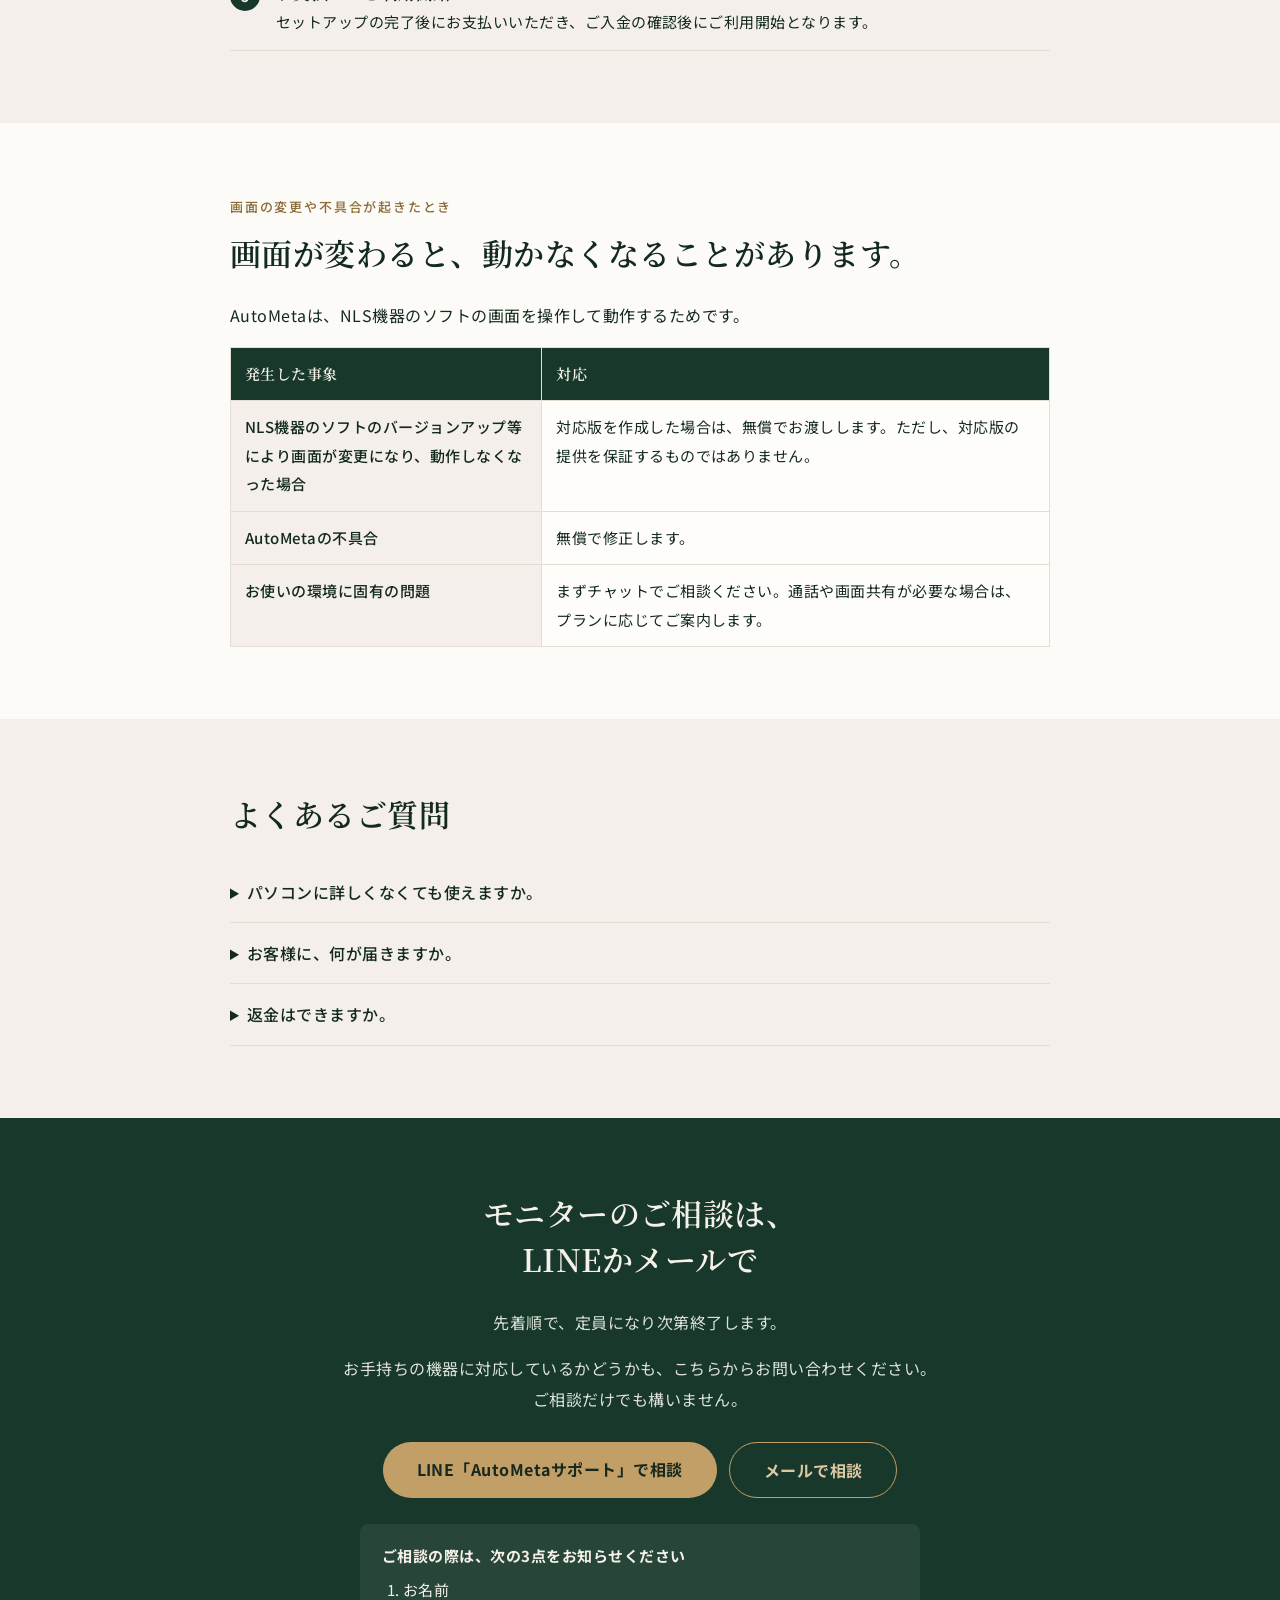
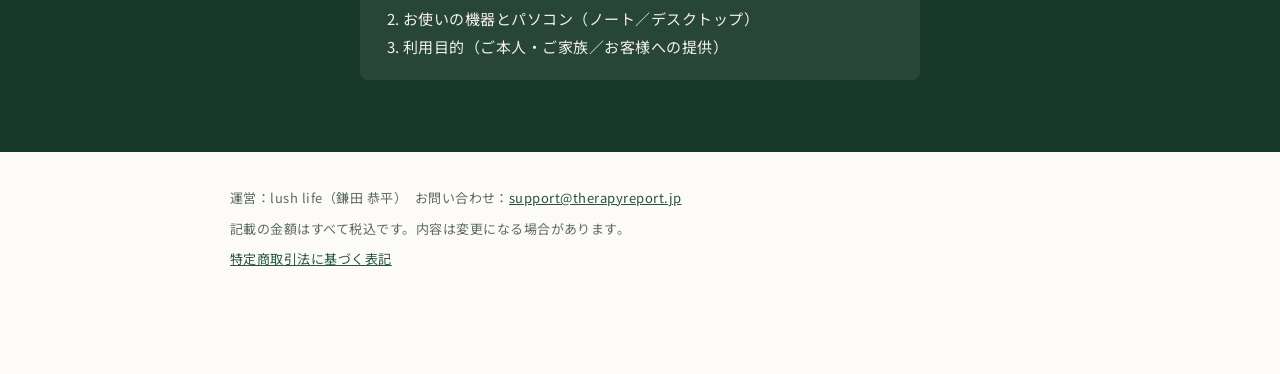
==== commit 14a7c069: "fix(autometa-monitor): 見やすさの修正と不要な記述の削除、初期費用をモニター価格と明記 Co-Authored-By: Claude Opus 5.5 <noreply@anth" ====
--- a/autometa-monitor/index.html
+++ b/autometa-monitor/index.html
@@ -29,6 +29,8 @@
 section.alt{background:var(--surface)}
 .eyebrow{font-size:13px;font-weight:500;letter-spacing:.14em;color:var(--gold-deep);margin:0 0 10px}
 h2{font-size:clamp(23px,4.6vw,31px);margin-bottom:24px}
+h2,h3,.inquiry b{word-break:keep-all;overflow-wrap:anywhere}
+.card li,.inquiry li,.steps p,.safety p{word-break:auto-phrase}
 .lead{font-size:17px;color:var(--sub)}
 
 /* FV */
@@ -41,6 +43,8 @@
 .btn-main{background:var(--gold);color:#17281E}
 .btn-main:hover{background:var(--gold-light)}
 .btn-sub{border:1px solid var(--gold);color:var(--gold-light)}
+.offer{border-left:3px solid var(--gold);padding:2px 0 2px 14px;margin:22px 0 0;color:#F6F1E8!important}
+.offer b{display:block;color:var(--gold-light);font-size:17px}
 .hero-cta{display:flex;flex-wrap:wrap;gap:12px;margin-top:28px}
 
 /* problem */
@@ -49,11 +53,22 @@
 .card h3{font-size:18px;margin-bottom:12px}
 .card ul{margin:0;padding-left:1.2em}
 .card li{margin-bottom:6px}
+.change{display:grid;grid-template-columns:1fr auto 1fr;gap:12px;align-items:stretch;margin-top:26px}
+.change>div{border-radius:8px;padding:18px 20px;background:var(--surface)}
+.change>div.after{background:var(--forest);color:#F6F1E8}
+.change b{display:block;font-size:13px;letter-spacing:.1em;margin-bottom:4px}
+.change p{margin:0;font-size:15px}
+.change .arrow{align-self:center;color:var(--gold-deep);font-size:22px}
 .quiet{border-left:3px solid var(--gold);padding:4px 0 4px 18px;margin:30px 0 0;font-family:"Noto Serif JP",serif;font-size:18px}
 
 /* flow */
 .flow{list-style:none;margin:0;padding:0;display:grid;grid-template-columns:repeat(3,1fr);gap:16px}
 .flow li{background:var(--white);border:1px solid var(--line);border-radius:8px;padding:22px}
+.steps{list-style:none;margin:0;padding:0;counter-reset:s}
+.steps li{counter-increment:s;position:relative;padding:14px 0 14px 46px;border-bottom:1px solid var(--line)}
+.steps li::before{content:counter(s);position:absolute;left:0;top:15px;width:30px;height:30px;border-radius:50%;background:var(--forest);color:#F6F1E8;text-align:center;line-height:30px;font-size:14px;font-weight:700}
+.steps h3{font-size:17px;margin:0 0 2px}
+.steps p{margin:0;font-size:15px}
 .flow .when{font-size:13px;font-weight:700;color:var(--gold-deep);letter-spacing:.1em}
 .flow h3{font-size:18px;margin:4px 0 8px}
 .flow p{margin:0;font-size:15px}
@@ -70,10 +85,12 @@
 .screen-table{width:100%;border-collapse:collapse;background:#fff}
 .screen-table th,.screen-table td{border:1px solid #ccc;padding:5px 7px;text-align:left}
 .screen-table th{background:#f6f6f6;font-weight:500}
+.screen-table td:nth-child(2),.screen-table td:last-child{white-space:nowrap}
+.screen-table td:nth-child(3){word-break:keep-all}
 .screen .go{margin-top:10px;background:#1d63dc;color:#fff;text-align:center;border-radius:3px;padding:8px;font-weight:700}
 .caption{font-size:13px;color:var(--muted)}
 
-.shots{display:grid;grid-template-columns:1fr 1fr;gap:16px;margin-top:14px}
+.shots{max-width:420px;margin-top:14px}
 .shots figure{margin:0}
 .shots img{display:block;width:100%;height:auto;border:1px solid var(--line);border-radius:6px}
 .shots figcaption{font-size:13px;color:var(--muted);margin-top:6px}
@@ -97,19 +114,19 @@
 .seat{background:var(--forest);color:#F6F1E8;border-radius:8px;padding:24px}
 .seat .num{font-family:"Noto Serif JP",serif;font-size:32px;color:var(--gold-light);display:block;line-height:1.4}
 .seat p{margin:6px 0 0;font-size:15px;color:#DDE3DA}
-.check{list-style:none;margin:0;padding:0}
+.check,.card ul.check{list-style:none;margin:0;padding:0}
 .check li{padding-left:1.7em;position:relative;margin-bottom:9px}
 .check li::before{content:"✓";position:absolute;left:0;color:var(--gold-deep);font-weight:700}
 
 /* FAQ */
 details{border-bottom:1px solid var(--line);padding:15px 0}
-summary{cursor:pointer;font-weight:500;list-style-position:outside}
+summary{cursor:pointer;font-weight:500;list-style-position:inside}
 details p{margin:10px 0 0;font-size:15px;color:#2b3b32}
 
 /* final */
 .final{background:var(--forest);color:#F6F1E8;text-align:center}
 .final h2{color:#F6F1E8}
-.final p{color:#DDE3DA}
+.final p{color:#DDE3DA;word-break:keep-all;overflow-wrap:anywhere}
 .final .hero-cta{justify-content:center}
 .inquiry{background:rgba(255,255,255,.07);border-radius:8px;padding:18px 22px;max-width:560px;margin:26px auto 0;text-align:left;font-size:15px}
 .inquiry ol{margin:6px 0 0;padding-left:1.4em}
@@ -119,13 +136,27 @@
 /* sticky */
 .sticky{position:fixed;left:0;right:0;bottom:0;background:rgba(23,56,42,.97);padding:9px 14px;text-align:center;opacity:0;pointer-events:none;transition:opacity .25s;z-index:10}
 .sticky.show{opacity:1;pointer-events:auto}
-.sticky a{display:block;max-width:420px;margin:0 auto;background:var(--gold);color:#17281E;border-radius:50px;text-decoration:none;padding:7px 12px;line-height:1.35}
-.sticky small{display:block;font-size:11.5px}
+.sticky a{display:block;max-width:420px;margin:0 auto;background:var(--gold);color:#17281E;border-radius:50px;text-decoration:none;padding:9px 12px;line-height:1.35}
 .sticky b{font-size:15px}
 
+table.events tbody th{width:38%}
+@media (min-width:641px){
+  .sticky{left:auto;right:24px;bottom:24px;background:none;padding:0}
+  .sticky a{padding:12px 32px;box-shadow:0 4px 14px rgba(23,56,42,.3)}
+}
 @media (max-width:640px){
   section{padding:54px 0}
-  .columns,.flow,.seats,.figures,.shots{grid-template-columns:1fr}
+  .columns,.flow,.seats,.change{grid-template-columns:1fr}
+  .change .arrow{justify-self:center;transform:rotate(90deg);line-height:1}
+  .shots{max-width:none}
+  table.compare{min-width:0;display:block;background:none}
+  table.compare thead{display:none}
+  table.compare tbody,table.compare tr{display:block}
+  table.compare tr{margin-bottom:12px;background:var(--white);border:1px solid var(--line);border-radius:8px;overflow:hidden}
+  table.compare th,table.compare td,table.compare tbody th{display:block;width:100%;border:0}
+  table.compare tbody th{padding:9px 14px}
+  table.compare td{padding:10px 14px;border-top:1px solid var(--line)}
+  table.compare td[data-plan]::before{content:attr(data-plan);display:block;font-size:13px;font-weight:700;color:var(--gold-deep)}
   .hero{padding:46px 0 54px}
   .btn{width:100%}
   .screen-table .opt{display:none}
@@ -139,11 +170,12 @@
     <span class="tag">NLS機器をお持ちの方へ　モニター募集</span>
     <h1>寝ている間に、<br>自動でセラピーが<br>実施される。</h1>
     <p>AutoMeta（オートメタ）は、NLS機器の調査とセラピーの操作を、予定どおりに自動で行うWindows用のソフトです。予定を登録しておくと、夜間に順次実行されます。画面の前に座っている必要はありません。</p>
+    <p class="offer"><b>モニター価格：初期費用49,800円<br>（セットアップ込み）</b>先着5名＋5事業者</p>
     <div class="hero-cta">
       <a class="btn btn-main" href="https://lin.ee/zxr0ojt" target="_blank" rel="noopener">LINEで相談</a>
       <a class="btn btn-sub" href="#monitor">モニターの条件</a>
     </div>
-    <p class="note">ご相談の段階では、お申込みやお支払いは発生しません。お手持ちの機器に対応しているかどうかは、お問い合わせください。お支払いは、セットアップが終わり、ソフトをお渡しするときです。</p>
+    <p class="note">ご相談の段階では、お申込みやお支払いは発生しません。お支払いは、セットアップが終わり、ソフトをお渡しするときです。</p>
   </div>
 </header>
 
@@ -171,13 +203,18 @@
       </div>
     </div>
     <p class="quiet">AutoMetaが引き受けるのは、その「操作」と「待ち時間」です。</p>
+    <div class="change" role="img" aria-label="これまでは画面の前で操作して終わるのを待っていたものが、AutoMetaでは予定を登録するだけで寝ている間に実行され、翌朝に確認できる">
+      <div><b>これまで</b><p>画面の前で操作し、<br>終わるのを待つ</p></div>
+      <span class="arrow">→</span>
+      <div class="after"><b>AutoMeta</b><p>予定を登録すれば、寝ている間に実行。<br>翌朝に確認</p></div>
+    </div>
   </div>
 </section>
 
 <section class="alt">
   <div class="wrap">
     <p class="eyebrow">AutoMetaの使い方</p>
-    <h2>予定を登録し、運転を開始するだけです。</h2>
+    <h2>予定を登録し、<wbr>自動実行（運転）を<wbr>開始するだけです。</h2>
     <ol class="flow">
       <li><span class="when">STEP 1</span><h3>予定の登録</h3><p>お名前、実行する内容、日時を登録します。毎日・曜日ごとなどの繰り返しも選択できます。</p></li>
       <li><span class="when">STEP 2</span><h3>自動で実行</h3><p>予定の時刻になると、調査とセラピーの操作を順に実行します。</p></li>
@@ -188,26 +225,20 @@
       <div class="screen-body">
         <div class="state">● 運転中</div>
         <table class="screen-table">
-          <thead><tr><th>順</th><th>顧客</th><th>実行内容</th><th class="opt">繰り返し</th><th>次に実行される</th></tr></thead>
+          <thead><tr><th>順</th><th>顧客</th><th>実行内容</th><th class="opt">繰り返し</th><th>次回の実行</th></tr></thead>
           <tbody>
-            <tr><td>1</td><td>山田 花子</td><td>調査＋セラピー2回</td><td class="opt">毎日 01:00 以降</td><td>今日 01:00 以降</td></tr>
-            <tr><td>2</td><td>佐藤 太郎</td><td>調査＋セラピー2回</td><td class="opt">毎日 01:00 以降</td><td>今日 01:00 以降</td></tr>
+            <tr><td>1</td><td>山田 花子</td><td>調査＋<wbr>セラピー2回</td><td class="opt">毎日 01:00 以降</td><td>今日 01:00 以降</td></tr>
+            <tr><td>2</td><td>佐藤 太郎</td><td>調査＋<wbr>セラピー2回</td><td class="opt">毎日 01:00 以降</td><td>今日 01:00 以降</td></tr>
           </tbody>
         </table>
         <div class="go">▶ この予定で運転を開始</div>
       </div>
     </div>
     <p class="caption">画面イメージです。表示されているお名前は見本です。</p>
-    <div class="figures">
-      <div class="figure"><b>3分30秒〜5分14秒</b><span>調査1回の実測（29〜38項目の場合）</span></div>
-      <div class="figure"><b>6〜30分</b><span>セラピー1回の実測</span></div>
-    </div>
-    <p class="caption" style="margin-top:14px">開発時の実測値であり、設定や項目数によって変動します。</p>
-    <h3 style="font-size:19px;margin:36px 0 6px">この画面の操作を、AutoMetaが行います</h3>
+    <h3 style="font-size:19px;margin:36px 0 6px">この画面の操作を、<wbr>AutoMetaが行います</h3>
     <p style="font-size:15px">普段は手作業で行っている調査とセラピーを、自動で進めます。</p>
     <div class="shots">
       <figure><img src="screen_scan.jpg" width="1000" height="653" loading="lazy" alt="NLS機器のソフトの調査中の画面"><figcaption>調査中の画面</figcaption></figure>
-      <figure><img src="screen_therapy.jpg" width="1000" height="631" loading="lazy" alt="NLS機器のソフトのセラピー中の画面"><figcaption>セラピー中の画面</figcaption></figure>
     </div>
     <p class="caption">開発時に記録したNLS機器のソフトの画面です。AutoMetaの説明のために掲載しており、診断や効果を示すものではありません。</p>
   </div>
@@ -216,10 +247,10 @@
 <section>
   <div class="wrap">
     <p class="eyebrow">無人で運転するための仕組み</p>
-    <h2>無人の時間帯でも誤りを検知できるよう、確認の工程を設けています。</h2>
+    <h2>人が見ていなくても、<wbr>誤りに気づける<wbr>仕組みです。</h2>
     <div class="safety">
       <div><h3>お名前の照合</h3><p>実行の前に、画面に表示されたお名前と予定のお名前が一致するかを確認します。一致しない場合は実行しません。</p></div>
-      <div><h3>実行結果の確認</h3><p>設定しておくと、実行後に履歴の件数が増えたかを確認します。増えていなければ「完了」として扱いません。</p></div>
+      <div><h3>実行結果の確認</h3><p>実行後に履歴を確認し、増えていなければ「完了」として扱いません（要設定）。</p></div>
       <div><h3>確認待ちに残す</h3><p>途中で停止した予定や確認が必要な予定は、「確認待ち」の画面に残ります。</p></div>
     </div>
   </div>
@@ -228,20 +259,20 @@
 <section class="alt">
   <div class="wrap">
     <p class="eyebrow">プランと料金（税込）</p>
-    <h2>利用目的によって、プランが決まります。</h2>
+    <h2>利用目的によって、<wbr>プランが決まります。</h2>
     <p>対価を得てお客様に提供する場合は、人数にかかわらずプロプランをお選びください。</p>
     <div class="table-wrap">
     <table class="compare">
       <thead><tr><th></th><th>スタンダードプラン</th><th>プロプラン</th></tr></thead>
       <tbody>
-        <tr><th>利用目的</th><td>ご本人・ご家族のため</td><td>お客様への提供（商用利用）</td></tr>
-        <tr><th>初期費用<br><span class="small">最初のセットアップを含む</span></th><td><span class="price">49,800円</span></td><td><span class="price">49,800円</span></td></tr>
-        <tr><th>月額</th><td><span class="price">なし</span>（買い切り）</td><td><span class="price">月4,980円</span><br><span class="small">年払いは49,800円</span></td></tr>
-        <tr><th>登録できる人数</th><td>パソコン1台につき5人まで<br><span class="small">無効にした予定の方も人数に含みます</span></td><td>上限なし</td></tr>
-        <tr><th>お客様へのお知らせ</th><td>なし</td><td>完了をLINE・メールで自動送信</td></tr>
-        <tr><th>ご自身への通知</th><td>画面の表示のみ</td><td>画面の表示 ＋ LINE・メール</td></tr>
-        <tr><th>サポート</th><td>チャット（LINE）</td><td>チャットを優先して対応<br>電話・Zoomは月2回（各30分まで）</td></tr>
-        <tr><th>2台目以降のパソコン<br><span class="small">ライセンス・セットアップを含む</span></th><td>1台につき33,200円</td><td>1台につき33,200円 ＋ 月2,490円</td></tr>
+        <tr><th>利用目的</th><td data-plan="スタンダードプラン">ご本人・ご家族のため</td><td data-plan="プロプラン">お客様への提供（商用利用）</td></tr>
+        <tr><th>初期費用<br><span class="small">モニター価格・最初のセットアップを含む</span></th><td data-plan="スタンダードプラン"><span class="price">49,800円</span></td><td data-plan="プロプラン"><span class="price">49,800円</span></td></tr>
+        <tr><th>月額</th><td data-plan="スタンダードプラン"><span class="price">なし</span>（買い切り）</td><td data-plan="プロプラン"><span class="price">月4,980円</span><br><span class="small">年払いは49,800円</span></td></tr>
+        <tr><th>登録できる人数</th><td data-plan="スタンダードプラン">パソコン1台につき5人まで<br><span class="small">無効にした予定の方も人数に含みます</span></td><td data-plan="プロプラン">上限なし</td></tr>
+        <tr><th>お客様へのお知らせ</th><td data-plan="スタンダードプラン">なし</td><td data-plan="プロプラン">完了をLINE・メールで自動送信</td></tr>
+        <tr><th>ご自身への通知</th><td data-plan="スタンダードプラン">画面の表示のみ</td><td data-plan="プロプラン">画面の表示 ＋ LINE・メール</td></tr>
+        <tr><th>サポート</th><td data-plan="スタンダードプラン">チャット（LINE）</td><td data-plan="プロプラン">チャットを優先して対応<br>電話・Zoomは月2回（各30分まで）</td></tr>
+        <tr><th>2台目以降のパソコン<br><span class="small">ライセンス・セットアップを含む</span></th><td data-plan="スタンダードプラン">1台につき33,200円</td><td data-plan="プロプラン">1台につき33,200円 ＋ 月2,490円</td></tr>
       </tbody>
     </table>
     </div>
@@ -253,7 +284,7 @@
 <section id="monitor">
   <div class="wrap">
     <p class="eyebrow">モニター募集</p>
-    <h2>最初の利用者となる方を募集します。</h2>
+    <h2>先着5名＋5事業者を<wbr>募集します。</h2>
     <div class="seats">
       <div class="seat"><span class="num">5名</span>スタンダードプラン<p>ご本人・ご家族のために使う方</p></div>
       <div class="seat"><span class="num">5事業者</span>プロプラン<p>お客様に提供している方</p></div>
@@ -264,11 +295,9 @@
       <div class="card">
         <h3>モニターの条件</h3>
         <ul class="check">
-          <li>初期費用は通常と同じ49,800円です</li>
-          <li>プロプランの月額は、4,980円のまま据え置きます</li>
-          <li>最初のセットアップは、担当がリモートで行います（約1時間）</li>
+          <li>初期費用は、モニター価格の49,800円です</li>
+          <li>プロプランの月額は4,980円です。募集の終了後は、9,800円への変更を想定しています（時期は未定）。モニターの方は、ご契約の継続中は4,980円のままです</li>
         </ul>
-        <p class="small" style="margin:12px 0 0">プロプランの月額は、モニター募集の終了後、9,800円への変更を想定しています。時期と金額は未定です。モニターの方の月額は、ご契約の継続中は4,980円です。</p>
       </div>
       <div class="card">
         <h3>お願いすること</h3>
@@ -281,42 +310,43 @@
       </div>
     </div>
 
-    <h3 style="font-size:20px;margin:40px 0 14px">お使いいただく前に、ご確認ください</h3>
+    <h3 style="font-size:20px;margin:40px 0 14px">お使いいただく前に、<wbr>ご確認ください</h3>
     <ul class="check">
       <li>NLS機器のソフトをインストールしたWindowsのパソコンが必要です（基準：Windows 11、画面1920×1080、拡大125%）</li>
-      <li>運転中は、パソコンとNLS機器のソフトを起動しておく必要があります</li>
+      <li>運転中は、パソコンとNLS機器のソフトを起動しておく必要があります。ノートパソコンは、閉じると基本的に停止するため、運転中は閉じないでください</li>
       <li>お手持ちの機器に対応しているかどうかは、お問い合わせください</li>
       <li>AutoMetaは操作を自動で行うソフトです。診断や治療を行うものではなく、効果を保証するものでもありません</li>
     </ul>
+    <div class="hero-cta"><a class="btn btn-main" href="https://lin.ee/zxr0ojt" target="_blank" rel="noopener">LINEで相談</a></div>
   </div>
 </section>
 
 <section class="alt">
   <div class="wrap">
     <p class="eyebrow">ご利用までの流れ</p>
-    <h2>お支払いは、セットアップが終わってからです。</h2>
-    <ol class="flow">
-      <li><span class="when">1</span><h3>ご相談</h3><p>LINEかメールで、お使いの機器と目的をお知らせください。</p></li>
-      <li><span class="when">2</span><h3>対応の確認</h3><p>対応の可否をご回答します。</p></li>
-      <li><span class="when">3</span><h3>お申込み</h3><p>規約をご確認いただき、お手続きをご案内します。</p></li>
-      <li><span class="when">4</span><h3>最初のセットアップ</h3><p>担当がリモートでセットアップし、動作を確認します（約1時間）。</p></li>
-      <li><span class="when">5</span><h3>お支払い・ご利用開始</h3><p>セットアップの完了後にお支払いいただきます。ご入金の確認後、利用者コードの控えと配布物をお渡しし、ご利用開始となります。</p></li>
+    <h2>お支払いは、<wbr>セットアップが<wbr>終わってからです。</h2>
+    <ol class="steps">
+      <li><h3>ご相談</h3><p>LINEかメールで、お使いの機器と目的をお知らせください。</p></li>
+      <li><h3>対応の確認</h3><p>対応の可否をご回答します。</p></li>
+      <li><h3>お申込み</h3><p>規約をご確認いただき、お手続きをご案内します。</p></li>
+      <li><h3>最初のセットアップ</h3><p>担当がリモートでセットアップし、動作を確認します（約1時間）。</p></li>
+      <li><h3>お支払い・ご利用開始</h3><p>セットアップの完了後にお支払いいただき、ご入金の確認後にご利用開始となります。</p></li>
     </ol>
   </div>
 </section>
 
 <section>
   <div class="wrap">
-    <p class="eyebrow">できること・お約束できないこと</p>
-    <h2>あらかじめ、お伝えしておきます。</h2>
-    <p>AutoMetaはNLS機器のソフトの画面を操作して動作します。そのため、ソフトの画面が変わると動作しなくなる場合があります。</p>
+    <p class="eyebrow">画面の変更や不具合が起きたとき</p>
+    <h2>画面が変わると、<wbr>動かなくなることが<wbr>あります。</h2>
+    <p>AutoMetaは、NLS機器のソフトの画面を操作して動作するためです。</p>
     <div class="table-wrap">
-    <table class="compare">
-      <thead><tr><th>発生した事象</th><th colspan="2">対応</th></tr></thead>
+    <table class="compare events">
+      <thead><tr><th>発生した事象</th><th>対応</th></tr></thead>
       <tbody>
-        <tr><th>NLS機器のソフトのバージョンアップ等により画面が変更になり、動作しなくなった場合</th><td colspan="2">対応版を作成した場合は、無償でお渡しします。ただし、対応版の提供を保証するものではありません。</td></tr>
-        <tr><th>AutoMetaの不具合</th><td colspan="2">無償で修正します。</td></tr>
-        <tr><th>お使いの環境に固有の問題</th><td colspan="2">まずチャットでご相談ください。通話や画面共有が必要な場合は、プランに応じてご案内します。</td></tr>
+        <tr><th>NLS機器のソフトのバージョンアップ等により画面が変更になり、動作しなくなった場合</th><td>対応版を作成した場合は、無償でお渡しします。ただし、対応版の提供を保証するものではありません。</td></tr>
+        <tr><th>AutoMetaの不具合</th><td>無償で修正します。</td></tr>
+        <tr><th>お使いの環境に固有の問題</th><td>まずチャットでご相談ください。通話や画面共有が必要な場合は、プランに応じてご案内します。</td></tr>
       </tbody>
     </table>
     </div>
@@ -327,27 +357,22 @@
   <div class="wrap">
     <h2>よくあるご質問</h2>
     <details><summary>パソコンに詳しくなくても使えますか。</summary><p>最初のセットアップは初期費用に含まれており、担当がリモートで行います。日々の操作は、予定の登録と運転の開始が中心です。</p></details>
-    <details><summary>夜の間も、パソコンの電源は入れたままにしておくのですか。</summary><p>はい。運転中は、パソコンとNLS機器のソフトを起動しておく必要があります。ノートパソコンは、閉じると基本的に停止するため、運転中は閉じないでください。</p></details>
-    <details><summary>別の方のセラピーが誤って実行されることはありませんか。</summary><p>実行の前に、画面のお名前と予定のお名前を照合し、一致しない場合は実行しません。</p></details>
-    <details><summary>途中で止まったら、どうなりますか。</summary><p>「確認待ち」の画面に残ります。プロプランでは、LINEやメールで通知を受け取ることもできます。</p></details>
-    <details><summary>どちらのプランを選べばよいですか。</summary><p>ご本人・ご家族のためにご利用の場合はスタンダードプラン、対価を得てお客様に提供する場合はプロプランです。迷われる場合は、ご相談ください。</p></details>
-    <details><summary>6人以上を登録したいときは。</summary><p>プロプランをお選びください。スタンダードプランはパソコン1台につき5人までです。</p></details>
     <details><summary>お客様に、何が届きますか。</summary><p>プロプランでは、実施完了のお知らせをLINEまたはメールで送信できます。文面には、効果や効能に関する内容を含めていません。</p></details>
-    <details><summary>どの機器でも使えますか。</summary><p>機器によって異なります。お手持ちの機器に対応しているかどうかは、お問い合わせください。対応している機器は、担当がリモートでセットアップします。</p></details>
-    <details><summary>返金はできますか。</summary><p>お支払いは、セットアップが終わり、ソフトをお渡しするときです。動作を確認したあとにお支払いいただくため、お支払い後の返品・返金はできません。</p></details>
+    <details><summary>返金はできますか。</summary><p>動作を確認したあとにお支払いいただくため、お支払い後の返品・返金はできません。</p></details>
   </div>
 </section>
 
 <section class="final" id="contact">
   <div class="wrap">
-    <h2>お手持ちの機器に<br>対応しているかどうかは、<br>お問い合わせください。</h2>
-    <p>ご相談だけでも構いません。</p>
+    <h2>モニターのご相談は、<br>LINEかメールで</h2>
+    <p>先着順で、定員になり次第終了します。</p>
+    <p>お手持ちの機器に対応しているかどうかも、<wbr>こちらからお問い合わせください。<br>ご相談だけでも構いません。</p>
     <div class="hero-cta">
       <a class="btn btn-main" href="https://lin.ee/zxr0ojt" target="_blank" rel="noopener">LINE「AutoMetaサポート」で相談</a>
       <a class="btn btn-sub" href="mailto:support@therapyreport.jp?subject=AutoMeta%20%E3%83%A2%E3%83%8B%E3%82%BF%E3%83%BC%E3%81%AE%E7%9B%B8%E8%AB%87">メールで相談</a>
     </div>
     <div class="inquiry">
-      <b>ご相談の際は、次の3点をお知らせください</b>
+      <b>ご相談の際は、次の3点を<wbr>お知らせください</b>
       <ol>
         <li>お名前</li>
         <li>お使いの機器とパソコン（ノート／デスクトップ）</li>
@@ -365,7 +390,7 @@
   </div>
 </footer>
 
-<div class="sticky" id="sticky"><a href="https://lin.ee/zxr0ojt" target="_blank" rel="noopener"><small>AutoMetaモニター募集</small><b>LINEで相談</b></a></div>
+<div class="sticky" id="sticky"><a href="https://lin.ee/zxr0ojt" target="_blank" rel="noopener"><b>LINEで相談</b></a></div>
 
 <script>
 (function(){
